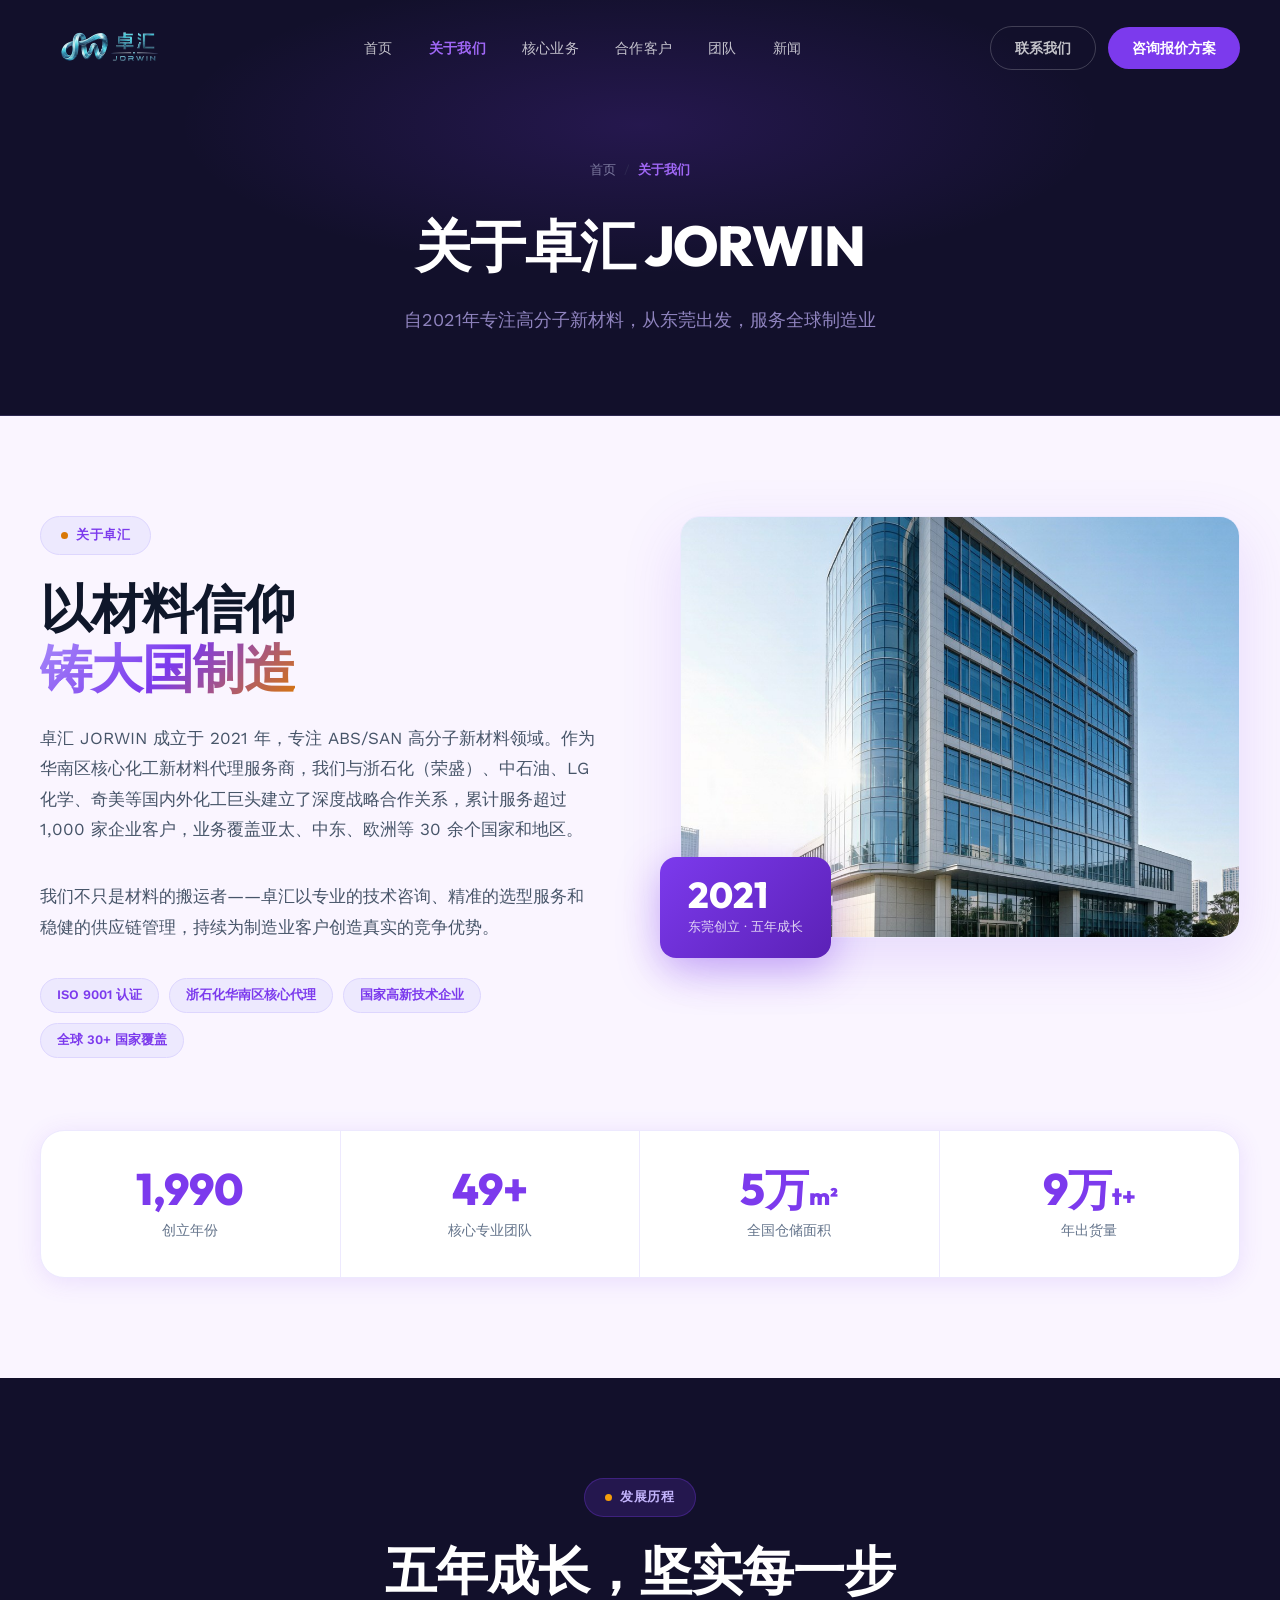
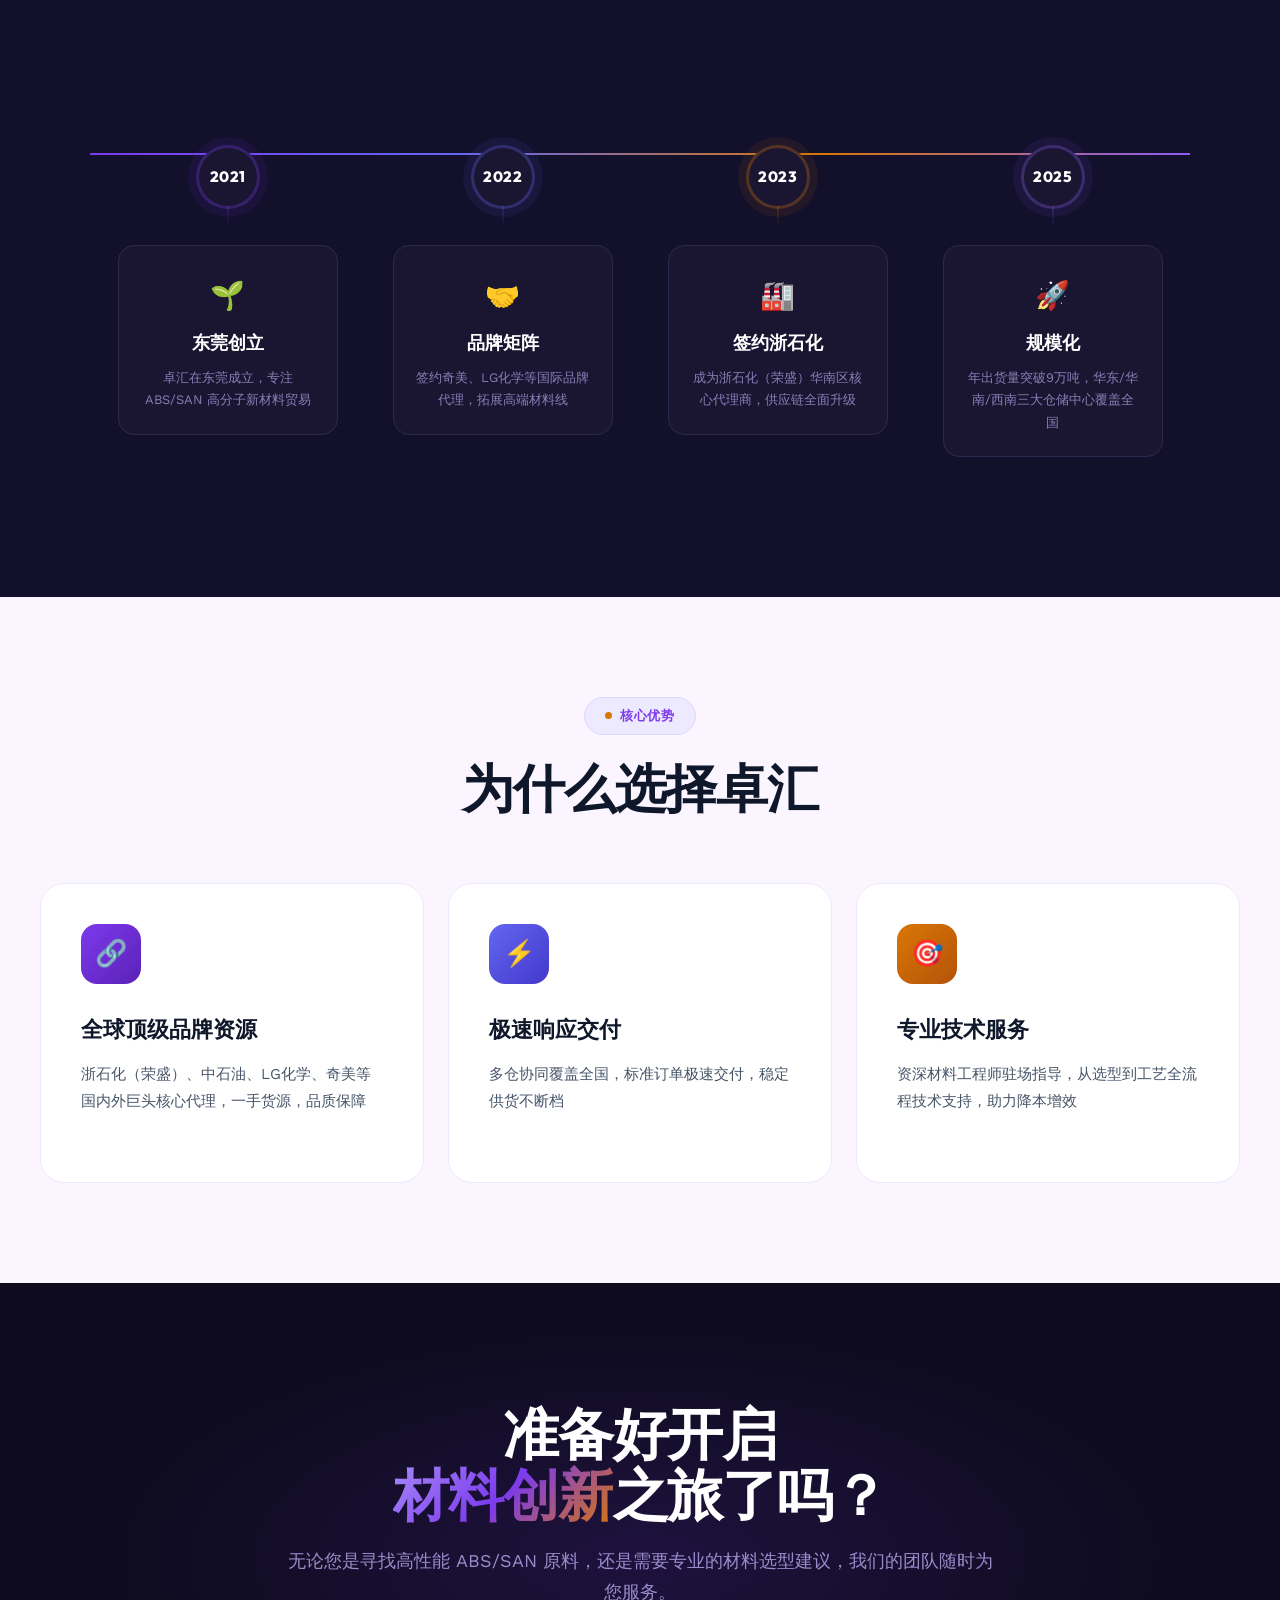
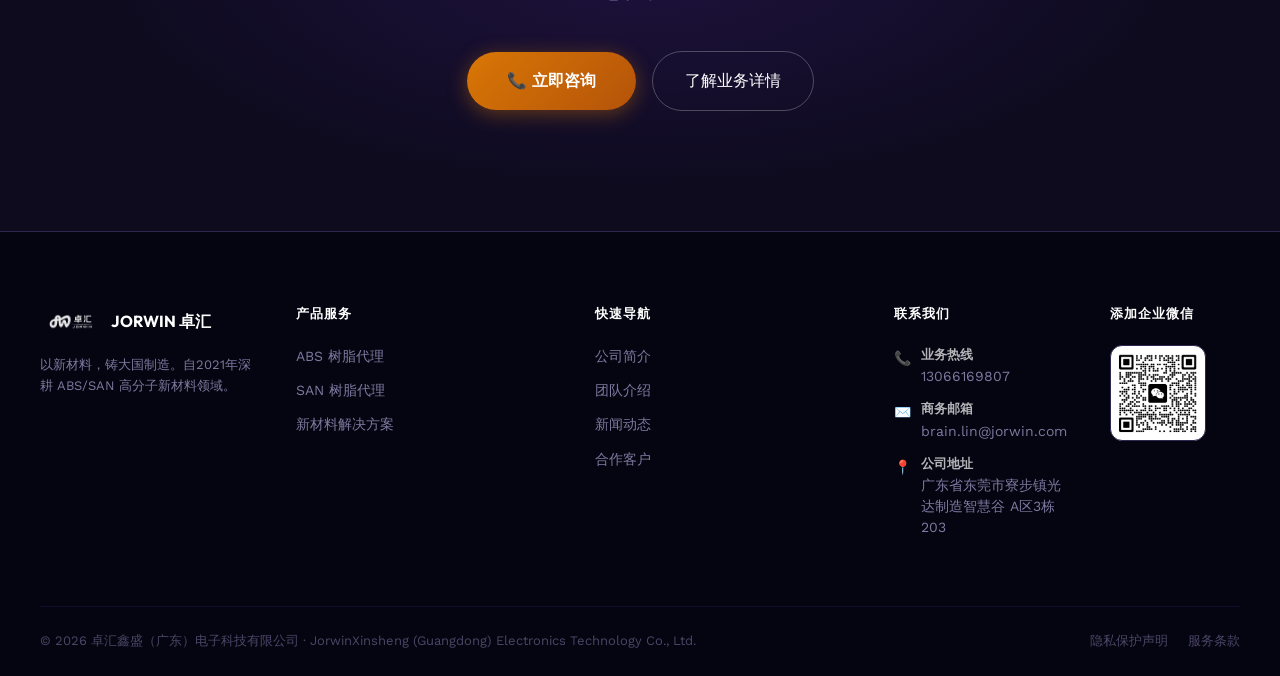
==== about.html @ 5badc5db "发展历程重设计：4卡片→横向渐变时间轴（连线+节点+卡片）" ====
<!DOCTYPE html>
<html lang="zh-CN">
<head>
  <meta charset="UTF-8">
  <meta name="viewport" content="width=device-width, initial-scale=1.0">
  <title>关于我们 — 卓汇 JORWIN</title>
  <meta name="description" content="卓汇JORWIN成立于2021年，专注ABS/SAN高分子新材料领域。华南区核心新材料代理服务商，与浙石化、中石油、LG化学等巨头战略合作。">
  <link rel="stylesheet" href="style.css">
  <link rel="icon" type="image/png" href="assets/images/logo.png">
</head>
<body>

<nav class="navbar scrolled" id="navbar">
  <div class="navbar-inner">
    <a href="index.html" class="nav-logo">
      <img src="assets/images/logo.png" alt="卓汇 JORWIN">
    </a>
    <ul class="nav-links" id="navLinks">
      <li><a href="index.html">首页</a></li>
      <li><a href="about.html" class="nav-active">关于我们</a></li>
      <li><a href="business.html">核心业务</a></li>
      <li><a href="cases.html">合作客户</a></li>
      <li><a href="team.html">团队</a></li>
      <li><a href="news.html">新闻</a></li>
      </ul>
    <div class="nav-cta" id="navCta">
      <a href="contact.html" class="btn-nav btn-nav-ghost">联系我们</a>
      <a href="contact.html" class="btn-nav btn-nav-primary">咨询报价方案</a>
    </div>
    <div class="nav-mobile-toggle" id="mobileToggle" aria-label="菜单">
      <span></span><span></span><span></span>
    </div>
  </div>
</nav>

<!-- ══════ 页面标题 ══════ -->
<section class="page-hero">
  <div class="container">
    <div class="breadcrumb fade-up">
      <a href="index.html">首页</a><span class="sep">/</span><span class="current">关于我们</span>
    </div>
    <h1 class="page-hero-title fade-up">关于卓汇 JORWIN</h1>
    <p class="page-hero-sub fade-up fade-up-delay-1">自2021年专注高分子新材料，从东莞出发，服务全球制造业</p>
  </div>
</section>

<!-- ══════ 公司简介 ══════ -->
<section class="content-light">
  <div class="container">
    <div class="about-content">
      <div class="about-left fade-up">
        <div class="section-badge badge-light"><span class="dot"></span>关于卓汇</div>
        <h2 class="about-headline">以材料信仰<br><span class="gradient-text">铸大国制造</span></h2>
        <p class="about-desc">
          卓汇 JORWIN 成立于 2021 年，专注 ABS/SAN 高分子新材料领域。作为华南区核心化工新材料代理服务商，我们与浙石化（荣盛）、中石油、LG化学、奇美等国内外化工巨头建立了深度战略合作关系，累计服务超过 1,000 家企业客户，业务覆盖亚太、中东、欧洲等 30 余个国家和地区。
        </p>
        <p class="about-desc">
          我们不只是材料的搬运者——卓汇以专业的技术咨询、精准的选型服务和稳健的供应链管理，持续为制造业客户创造真实的竞争优势。
        </p>
        <div class="about-badges">
          <span class="about-badge-tag">ISO 9001 认证</span>
          <span class="about-badge-tag">浙石化华南区核心代理</span>
          <span class="about-badge-tag">国家高新技术企业</span>
          <span class="about-badge-tag">全球 30+ 国家覆盖</span>
        </div>
      </div>
      <div class="about-right fade-up fade-up-delay-2">
        <div class="about-img-wrap">
          <img src="assets/images/office.jpg" alt="卓汇办公室">
        </div>
        <div class="about-img-badge">
          <div class="about-img-badge-num">2021</div>
          <div class="about-img-badge-label">东莞创立 · 五年成长</div>
        </div>
      </div>
    </div>
    <div class="about-stats fade-up">
      <div class="stat-item">
        <div class="stat-num"><span class="count-up" data-target="2021">2021</span></div>
        <div class="stat-label">创立年份</div>
      </div>
      <div class="stat-item">
        <div class="stat-num"><span class="count-up" data-target="50">50</span>+</div>
        <div class="stat-label">核心专业团队</div>
      </div>
      <div class="stat-item">
        <div class="stat-num">5万<span style="font-size:24px">m²</span></div>
        <div class="stat-label">全国仓储面积</div>
      </div>
      <div class="stat-item">
        <div class="stat-num">9万<span style="font-size:24px">t+</span></div>
        <div class="stat-label">年出货量</div>
      </div>
    </div>
  </div>
</section>

<!-- ══════ 发展历程 ══════ -->
<section class="content-dark">
  <div class="container">
    <div class="section-header centered fade-up">
      <div class="section-badge badge-dark"><span class="dot"></span>发展历程</div>
      <h2 class="section-headline dark-headline">五年成长，坚实每一步</h2>
    </div>
    <div class="timeline fade-up">
      <div class="timeline-track">
        <div class="timeline-line"></div>
        <div class="timeline-progress"></div>
        <div class="timeline-milestones">
          <div class="timeline-milestone">
            <div class="tl-dot">
              <span class="tl-year">2021</span>
            </div>
            <div class="tl-card">
              <div class="tl-card-icon">🌱</div>
              <h3 class="tl-card-title">东莞创立</h3>
              <p class="tl-card-desc">卓汇在东莞成立，专注 ABS/SAN 高分子新材料贸易</p>
            </div>
          </div>
          <div class="timeline-milestone">
            <div class="tl-dot">
              <span class="tl-year">2022</span>
            </div>
            <div class="tl-card">
              <div class="tl-card-icon">🤝</div>
              <h3 class="tl-card-title">品牌矩阵</h3>
              <p class="tl-card-desc">签约奇美、LG化学等国际品牌代理，拓展高端材料线</p>
            </div>
          </div>
          <div class="timeline-milestone">
            <div class="tl-dot">
              <span class="tl-year">2023</span>
            </div>
            <div class="tl-card">
              <div class="tl-card-icon">🏭</div>
              <h3 class="tl-card-title">签约浙石化</h3>
              <p class="tl-card-desc">成为浙石化（荣盛）华南区核心代理商，供应链全面升级</p>
            </div>
          </div>
          <div class="timeline-milestone">
            <div class="tl-dot">
              <span class="tl-year">2025</span>
            </div>
            <div class="tl-card">
              <div class="tl-card-icon">🚀</div>
              <h3 class="tl-card-title">规模化</h3>
              <p class="tl-card-desc">年出货量突破9万吨，华东/华南/西南三大仓储中心覆盖全国</p>
            </div>
          </div>
        </div>
      </div>
    </div>
  </div>
</section>

<!-- ══════ 核心优势 ══════ -->
<section class="content-light">
  <div class="container">
    <div class="section-header centered fade-up">
      <div class="section-badge badge-light"><span class="dot"></span>核心优势</div>
      <h2 class="section-headline light-headline">为什么选择卓汇</h2>
    </div>
    <div class="biz-cards fade-up" style="grid-template-columns: repeat(3,1fr);">
      <div class="biz-card" style="background:#fff;border-color:#EDE9FE;">
        <div class="biz-icon biz-icon-1">🔗</div>
        <div class="biz-card-title" style="color:#0F172A;">全球顶级品牌资源</div>
        <div class="biz-card-desc" style="color:#475569;">浙石化（荣盛）、中石油、LG化学、奇美等国内外巨头核心代理，一手货源，品质保障</div>
      </div>
      <div class="biz-card" style="background:#fff;border-color:#EDE9FE;">
        <div class="biz-icon biz-icon-2">⚡</div>
        <div class="biz-card-title" style="color:#0F172A;">极速响应交付</div>
        <div class="biz-card-desc" style="color:#475569;">多仓协同覆盖全国，标准订单极速交付，稳定供货不断档</div>
      </div>
      <div class="biz-card" style="background:#fff;border-color:#EDE9FE;">
        <div class="biz-icon biz-icon-3">🎯</div>
        <div class="biz-card-title" style="color:#0F172A;">专业技术服务</div>
        <div class="biz-card-desc" style="color:#475569;">资深材料工程师驻场指导，从选型到工艺全流程技术支持，助力降本增效</div>
      </div>
    </div>
  </div>
</section>

<!-- ══════ CTA ══════ -->
<section class="cta">
  <div class="container">
    <div class="cta-inner fade-up">
      <h2 class="cta-headline">准备好开启<br><span class="gradient-text">材料创新</span>之旅了吗？</h2>
      <p class="cta-sub">无论您是寻找高性能 ABS/SAN 原料，还是需要专业的材料选型建议，我们的团队随时为您服务。</p>
      <div class="cta-actions">
        <a href="contact.html" class="btn-amber">📞 立即咨询</a>
        <a href="business.html" class="btn-secondary" style="border-color:rgba(255,255,255,0.25);color:#fff;">了解业务详情</a>
      </div>
    </div>
  </div>
</section>

<footer class="footer">
  <div class="container">
          <div class="footer-top">
      <div class="footer-brand">
        <div class="footer-logo-wrap">
          <img src="assets/images/logo.png" alt="卓汇 JORWIN">
          <span class="footer-logo-text">JORWIN 卓汇</span>
        </div>
        <p class="footer-tagline">以新材料，铸大国制造。自2021年深耕 ABS/SAN 高分子新材料领域。</p>
        </div>
      <div class="footer-col">
        <div class="footer-col-title">产品服务</div>
        <div class="footer-links">
          <a href="business.html">ABS 树脂代理</a>
          <a href="business.html">SAN 树脂代理</a>
          <a href="business.html">新材料解决方案</a>
          </div>
      </div>
      <div class="footer-col">
        <div class="footer-col-title">快速导航</div>
        <div class="footer-links">
          <a href="about.html">公司简介</a>
          <a href="team.html">团队介绍</a>
          <a href="news.html">新闻动态</a>
          <a href="cases.html">合作客户</a>
        </div>
      </div>
      <div class="footer-col">
        <div class="footer-col-title">联系我们</div>
        <div class="footer-contact-item">
          <span class="footer-contact-icon">📞</span>
          <div class="footer-contact-text"><strong>业务热线</strong>13066169807</div>
        </div>
        <div class="footer-contact-item">
          <span class="footer-contact-icon">✉️</span>
          <div class="footer-contact-text"><strong>商务邮箱</strong>brain.lin@jorwin.com</div>
        </div>
        <div class="footer-contact-item">
          <span class="footer-contact-icon">📍</span>
          <div class="footer-contact-text"><strong>公司地址</strong>广东省东莞市寮步镇光达制造智慧谷 A区3栋203</div>
        </div>
      </div>
      <div class="footer-qr-col">
        <div class="footer-col-title">添加企业微信</div>
        <div class="footer-qr-img">
          <img src="assets/images/qr-wechat-real.png" alt="微信二维码">
        </div>
      </div>
        </div>
    <div class="footer-bottom">
      <div class="footer-copyright">© 2026 卓汇鑫盛（广东）电子科技有限公司 · JorwinXinsheng (Guangdong) Electronics Technology Co., Ltd.</div>
      <div class="footer-legal">
        <a href="privacy.html" class="footer-legal-item">隐私保护声明</a><a href="terms.html" class="footer-legal-item">服务条款</a>
      </div>
    </div>
  </div>
</footer>

<script src="script.js"></script>
</body>
</html>
---- style.css ----
/* =============================================
   JORWIN 卓汇官网 - 全局样式
   设计方向: 自然分子风 (Natural Molecular)
   主色: #7C3AED  强调色: #D97706  
   ============================================= */

/* ── Google Fonts ── */
@import url('https://fonts.googleapis.com/css2?family=Outfit:wght@300;400;500;600;700;800;900&family=Work+Sans:ital,wght@0,300;0,400;0,500;0,600;0,700;1,400&display=swap');

/* ── CSS 变量 ── */
:root {
  --purple:       #7C3AED;
  --purple-light: #9F67F5;
  --purple-deep:  #5B21B6;
  --indigo:       #6366F1;
  --amber:        #D97706;
  --amber-light:  #F59E0B;
  --dark-bg:      #0E0B1F;
  --dark-section: #12102B;
  --dark-card:    #1A1632;
  --dark-card2:   #201D3A;
  --dark-border:  #2D2850;
  --light-bg:     #FAF5FF;
  --light-card:   #FFFFFF;
  --light-border: #EDE9FE;
  --text-white:   #FFFFFF;
  --text-light:   #C4B5FD;
  --text-muted:   #7C7A9F;
  --text-dark:    #0F172A;
  --text-gray:    #475569;
  --text-subtle:  #64748B;
  --font-head:    'Outfit', 'PingFang SC', 'Microsoft YaHei', sans-serif;
  --font-body:    'Work Sans', 'PingFang SC', 'Microsoft YaHei', sans-serif;
  --radius-sm:    8px;
  --radius-md:    16px;
  --radius-lg:    24px;
  --radius-xl:    32px;
  --radius-full:  9999px;
  --shadow-card:  0 4px 24px rgba(124, 58, 237, 0.12);
  --shadow-glow:  0 0 40px rgba(124, 58, 237, 0.25);
  --transition:   0.3s cubic-bezier(0.4, 0, 0.2, 1);
}

/* ── Reset & Base ── */
*, *::before, *::after {
  box-sizing: border-box;
  margin: 0;
  padding: 0;
}

html {
  scroll-behavior: smooth;
  font-size: 16px;
}

body {
  font-family: var(--font-body);
  background: var(--dark-bg);
  color: var(--text-white);
  line-height: 1.6;
  overflow-x: hidden;
  -webkit-font-smoothing: antialiased;
}

img {
  max-width: 100%;
  display: block;
}

a {
  text-decoration: none;
  color: inherit;
}

ul, ol {
  list-style: none;
}

/* ── 通用工具 ── */
.container {
  max-width: 1280px;
  margin: 0 auto;
  padding: 0 40px;
}

.section-badge {
  display: inline-flex;
  align-items: center;
  gap: 8px;
  padding: 8px 20px;
  border-radius: var(--radius-full);
  font-family: var(--font-body);
  font-size: 13px;
  font-weight: 600;
  letter-spacing: 0.04em;
  margin-bottom: 24px;
}

.section-badge .dot {
  width: 7px;
  height: 7px;
  border-radius: 50%;
}

/* dark section badge */
.badge-dark {
  background: rgba(124, 58, 237, 0.18);
  color: #C4B5FD;
  border: 1px solid rgba(124, 58, 237, 0.3);
}
.badge-dark .dot { background: var(--amber-light); }

/* light section badge */
.badge-light {
  background: #EDE9FE;
  color: var(--purple);
  border: 1px solid #DDD6FE;
}
.badge-light .dot { background: var(--amber); }

.gradient-text {
  background: linear-gradient(135deg, #A78BFA 0%, #7C3AED 50%, #D97706 100%);
  -webkit-background-clip: text;
  -webkit-text-fill-color: transparent;
  background-clip: text;
}

/* ── 导航栏 ── */
.navbar {
  position: fixed;
  top: 0;
  left: 0;
  right: 0;
  z-index: 1000;
  padding: 0;
  transition: var(--transition);
}

.navbar.scrolled {
  background: rgba(14, 11, 31, 0.92);
  backdrop-filter: blur(20px);
  -webkit-backdrop-filter: blur(20px);
  border-bottom: 1px solid rgba(124, 58, 237, 0.2);
}

.navbar-inner {
  max-width: 1280px;
  margin: 0 auto;
  padding: 0 40px;
  height: 96px;
  display: flex;
  align-items: center;
  justify-content: space-between;
}

.nav-logo {
  display: flex;
  align-items: center;
  gap: 12px;
}

.nav-logo img {
  height: 80px;
  width: auto;
  max-height: none;
}

.nav-links {
  display: flex;
  align-items: center;
  gap: 36px;
}

.nav-links a {
  font-size: 14px;
  font-weight: 500;
  color: rgba(255, 255, 255, 0.75);
  transition: color var(--transition);
  letter-spacing: 0.02em;
}

.nav-links a:hover {
  color: var(--text-white);
}

.nav-cta {
  display: flex;
  align-items: center;
  gap: 12px;
}

.btn-nav {
  padding: 10px 24px;
  border-radius: var(--radius-full);
  font-size: 14px;
  font-weight: 600;
  font-family: var(--font-body);
  cursor: pointer;
  border: none;
  transition: all var(--transition);
}

.btn-nav-ghost {
  background: transparent;
  color: rgba(255, 255, 255, 0.75);
  border: 1px solid rgba(255, 255, 255, 0.2);
}
.btn-nav-ghost:hover {
  border-color: var(--purple-light);
  color: var(--text-white);
}

.btn-nav-primary {
  background: var(--purple);
  color: #fff;
}
.btn-nav-primary:hover {
  background: var(--purple-deep);
  box-shadow: 0 0 20px rgba(124, 58, 237, 0.5);
  transform: translateY(-1px);
}

/* Mobile menu toggle */
.nav-mobile-toggle {
  display: none;
  flex-direction: column;
  gap: 5px;
  cursor: pointer;
  padding: 4px;
}
.nav-mobile-toggle span {
  display: block;
  width: 24px;
  height: 2px;
  background: var(--text-white);
  border-radius: 2px;
  transition: var(--transition);
}

/* ── Hero 区域 ── */
.hero {
  position: relative;
  min-height: 100vh;
  display: flex;
  flex-direction: column;
  justify-content: center;
  overflow: hidden;
  background: var(--dark-bg);
}

/* Aurora 背景 */
.hero-bg {
  position: absolute;
  inset: 0;
  overflow: hidden;
}

.hero-aurora {
  position: absolute;
  inset: -50%;
  background: 
    radial-gradient(ellipse 80% 60% at 20% 30%, rgba(124, 58, 237, 0.35) 0%, transparent 65%),
    radial-gradient(ellipse 60% 50% at 80% 20%, rgba(99, 102, 241, 0.25) 0%, transparent 60%),
    radial-gradient(ellipse 50% 60% at 50% 80%, rgba(217, 119, 6, 0.12) 0%, transparent 55%),
    radial-gradient(ellipse 40% 40% at 90% 70%, rgba(124, 58, 237, 0.15) 0%, transparent 50%);
  animation: aurora-drift 18s ease-in-out infinite alternate;
}

@keyframes aurora-drift {
  0%   { transform: translate(0, 0) scale(1); }
  33%  { transform: translate(-3%, 2%) scale(1.02); }
  66%  { transform: translate(2%, -3%) scale(0.98); }
  100% { transform: translate(-1%, 1%) scale(1.01); }
}

/* 分子网格背景 */
.hero-grid {
  position: absolute;
  inset: 0;
  background-image: 
    linear-gradient(rgba(124, 58, 237, 0.06) 1px, transparent 1px),
    linear-gradient(90deg, rgba(124, 58, 237, 0.06) 1px, transparent 1px);
  background-size: 60px 60px;
  mask-image: radial-gradient(ellipse 80% 80% at 50% 50%, black 30%, transparent 100%);
}

/* 粒子 */
.hero-particles {
  position: absolute;
  inset: 0;
  overflow: hidden;
}

.particle {
  position: absolute;
  border-radius: 50%;
  animation: particle-float linear infinite;
  opacity: 0;
}

@keyframes particle-float {
  0%   { transform: translateY(100vh) scale(0); opacity: 0; }
  10%  { opacity: 1; }
  90%  { opacity: 0.6; }
  100% { transform: translateY(-100px) scale(1); opacity: 0; }
}

.hero-content {
  position: relative;
  z-index: 2;
  max-width: 1280px;
  margin: 0 auto;
  padding: 120px 40px 80px;
  display: grid;
  grid-template-columns: 1fr 1fr;
  gap: 80px;
  align-items: center;
  width: 100%;
}

.hero-left {}

.hero-tagline {
  display: inline-flex;
  align-items: center;
  gap: 8px;
  padding: 8px 18px;
  border-radius: var(--radius-full);
  background: rgba(124, 58, 237, 0.15);
  border: 1px solid rgba(124, 58, 237, 0.35);
  font-size: 13px;
  font-weight: 600;
  color: #C4B5FD;
  margin-bottom: 32px;
  letter-spacing: 0.04em;
}

.hero-tagline .pulse-dot {
  width: 7px;
  height: 7px;
  border-radius: 50%;
  background: var(--amber-light);
  box-shadow: 0 0 8px var(--amber-light);
  animation: pulse 2s ease-in-out infinite;
}

@keyframes pulse {
  0%, 100% { box-shadow: 0 0 0 0 rgba(245, 158, 11, 0.7); }
  50%       { box-shadow: 0 0 0 8px rgba(245, 158, 11, 0); }
}

.hero-headline {
  font-family: var(--font-head);
  font-size: 72px;
  font-weight: 800;
  line-height: 1.1;
  letter-spacing: -0.02em;
  color: var(--text-white);
  margin-bottom: 24px;
}

.hero-headline .accent {
  background: linear-gradient(135deg, #C4B5FD 0%, #7C3AED 40%, #D97706 100%);
  -webkit-background-clip: text;
  -webkit-text-fill-color: transparent;
  background-clip: text;
}

.hero-sub {
  font-size: 18px;
  line-height: 1.7;
  color: rgba(196, 181, 253, 0.8);
  margin-bottom: 44px;
  max-width: 520px;
}

.hero-actions {
  display: flex;
  align-items: center;
  gap: 16px;
  flex-wrap: wrap;
}

.btn-primary {
  display: inline-flex;
  align-items: center;
  gap: 10px;
  padding: 16px 36px;
  border-radius: var(--radius-full);
  background: linear-gradient(135deg, #7C3AED, #5B21B6);
  color: #fff;
  font-family: var(--font-body);
  font-size: 16px;
  font-weight: 600;
  border: none;
  cursor: pointer;
  transition: all var(--transition);
  box-shadow: 0 4px 20px rgba(124, 58, 237, 0.4);
  letter-spacing: 0.02em;
}

.btn-primary:hover {
  transform: translateY(-2px);
  box-shadow: 0 8px 32px rgba(124, 58, 237, 0.6);
  background: linear-gradient(135deg, #8B47F5, #6930E0);
}

.btn-secondary {
  display: inline-flex;
  align-items: center;
  gap: 10px;
  padding: 16px 32px;
  border-radius: var(--radius-full);
  background: transparent;
  color: rgba(255, 255, 255, 0.85);
  font-family: var(--font-body);
  font-size: 16px;
  font-weight: 500;
  border: 1.5px solid rgba(255, 255, 255, 0.25);
  cursor: pointer;
  transition: all var(--transition);
}

.btn-secondary:hover {
  border-color: var(--purple-light);
  color: #fff;
  background: rgba(124, 58, 237, 0.1);
}

.hero-right {
  position: relative;
  display: flex;
  justify-content: center;
  align-items: center;
}

.hero-visual {
  position: relative;
  width: 100%;
  max-width: 520px;
}

.hero-img-frame {
  border-radius: 24px;
  overflow: hidden;
  position: relative;
  box-shadow: 0 24px 80px rgba(0, 0, 0, 0.5), 0 0 0 1px rgba(124, 58, 237, 0.3);
}

.hero-img-frame img {
  width: 100%;
  height: 420px;
  object-fit: cover;
  object-position: center;
}

.hero-img-overlay {
  position: absolute;
  inset: 0;
  background: linear-gradient(to top, rgba(14, 11, 31, 0.6) 0%, transparent 60%);
}

/* 浮动数据卡 */
.hero-float-card {
  position: absolute;
  background: rgba(26, 22, 50, 0.9);
  backdrop-filter: blur(16px);
  -webkit-backdrop-filter: blur(16px);
  border: 1px solid rgba(124, 58, 237, 0.3);
  border-radius: 16px;
  padding: 16px 20px;
  box-shadow: 0 8px 32px rgba(0, 0, 0, 0.3);
  animation: float-gentle 6s ease-in-out infinite;
}

.hero-float-card:nth-child(2) { animation-delay: -3s; }

@keyframes float-gentle {
  0%, 100% { transform: translateY(0); }
  50%       { transform: translateY(-8px); }
}

.float-card-top {
  top: -20px;
  left: -24px;
}

.float-card-bottom {
  bottom: -20px;
  right: -24px;
  animation-delay: -2s !important;
}

.float-card-num {
  font-family: var(--font-head);
  font-size: 28px;
  font-weight: 800;
  color: var(--purple-light);
  line-height: 1;
  margin-bottom: 4px;
}

.float-card-label {
  font-size: 12px;
  color: rgba(196, 181, 253, 0.7);
  white-space: nowrap;
}

/* KPI 条 */
.hero-kpi {
  position: relative;
  z-index: 2;
  border-top: 1px solid rgba(124, 58, 237, 0.2);
  background: rgba(26, 22, 50, 0.5);
  backdrop-filter: blur(10px);
}

.hero-kpi-inner {
  max-width: 1280px;
  margin: 0 auto;
  padding: 28px 40px;
  display: grid;
  grid-template-columns: repeat(4, 1fr);
  gap: 0;
}

.kpi-item {
  text-align: center;
  padding: 8px 20px;
  border-right: 1px solid rgba(124, 58, 237, 0.2);
}

.kpi-item:last-child {
  border-right: none;
}

.kpi-num {
  font-family: var(--font-head);
  font-size: 36px;
  font-weight: 800;
  color: var(--text-white);
  line-height: 1;
  margin-bottom: 6px;
}

.kpi-num span {
  color: var(--amber-light);
}

.kpi-label {
  font-size: 13px;
  color: rgba(196, 181, 253, 0.7);
  letter-spacing: 0.03em;
}

/* ── About 公司简介 ── */
.about {
  background: var(--light-bg);
  padding: 120px 0;
  position: relative;
  overflow: hidden;
}

.about::before {
  content: '';
  position: absolute;
  top: -200px;
  right: -200px;
  width: 600px;
  height: 600px;
  background: radial-gradient(circle, rgba(124, 58, 237, 0.06) 0%, transparent 70%);
  pointer-events: none;
}

.about-content {
  display: grid;
  grid-template-columns: 1fr 1fr;
  gap: 80px;
  align-items: start;
  margin-bottom: 72px;
}

.about-left {}

.about-headline {
  font-family: var(--font-head);
  font-size: 52px;
  font-weight: 800;
  line-height: 1.15;
  letter-spacing: -0.02em;
  color: var(--text-dark);
  margin-bottom: 24px;
}

.about-desc {
  font-size: 17px;
  line-height: 1.8;
  color: var(--text-gray);
  margin-bottom: 36px;
}

.about-badges {
  display: flex;
  flex-wrap: wrap;
  gap: 10px;
}

.about-badge-tag {
  padding: 6px 16px;
  border-radius: var(--radius-full);
  background: #EDE9FE;
  color: var(--purple);
  font-size: 13px;
  font-weight: 600;
  border: 1px solid #DDD6FE;
}

.about-right {
  position: relative;
}

.about-img-wrap {
  border-radius: 20px;
  overflow: hidden;
  box-shadow: 0 20px 60px rgba(124, 58, 237, 0.15);
  border: 1px solid var(--light-border);
}

.about-img-wrap img {
  width: 100%;
  height: 420px;
  object-fit: cover;
}

.about-img-badge {
  position: absolute;
  bottom: -20px;
  left: -20px;
  background: linear-gradient(135deg, #7C3AED, #5B21B6);
  border-radius: 16px;
  padding: 20px 28px;
  box-shadow: 0 12px 40px rgba(124, 58, 237, 0.4);
}

.about-img-badge-num {
  font-family: var(--font-head);
  font-size: 36px;
  font-weight: 800;
  color: #fff;
  line-height: 1;
  margin-bottom: 4px;
}

.about-img-badge-label {
  font-size: 13px;
  color: rgba(255, 255, 255, 0.8);
  white-space: nowrap;
}

/* About Stats */
.about-stats {
  display: grid;
  grid-template-columns: repeat(4, 1fr);
  gap: 0;
  background: #fff;
  border-radius: var(--radius-lg);
  overflow: hidden;
  box-shadow: var(--shadow-card);
  border: 1px solid var(--light-border);
}

.stat-item {
  padding: 36px 24px;
  text-align: center;
  border-right: 1px solid var(--light-border);
  transition: background var(--transition);
}

.stat-item:last-child {
  border-right: none;
}

.stat-item:hover {
  background: #F5F0FF;
}

.stat-num {
  font-family: var(--font-head);
  font-size: 44px;
  font-weight: 800;
  color: var(--purple);
  line-height: 1;
  margin-bottom: 8px;
}

.stat-label {
  font-size: 14px;
  color: var(--text-subtle);
  font-weight: 500;
}

/* ── Business 核心业务 ── */
.business {
  background: var(--dark-section);
  padding: 120px 0;
  position: relative;
  overflow: hidden;
}

.business::before {
  content: '';
  position: absolute;
  top: -300px;
  left: -300px;
  width: 800px;
  height: 800px;
  background: radial-gradient(circle, rgba(124, 58, 237, 0.08) 0%, transparent 60%);
  pointer-events: none;
}

.business::after {
  content: '';
  position: absolute;
  bottom: -200px;
  right: -200px;
  width: 600px;
  height: 600px;
  background: radial-gradient(circle, rgba(217, 119, 6, 0.05) 0%, transparent 60%);
  pointer-events: none;
}

.section-header {
  margin-bottom: 64px;
}

.section-header.centered {
  text-align: center;
}

.section-headline {
  font-family: var(--font-head);
  font-size: 52px;
  font-weight: 800;
  line-height: 1.15;
  letter-spacing: -0.02em;
  margin-bottom: 16px;
}

.section-sub {
  font-size: 18px;
  line-height: 1.7;
  max-width: 680px;
}

.section-header.centered .section-sub {
  margin: 0 auto;
}

/* dark 区域文字 */
.dark-headline { color: var(--text-white); }
.dark-sub      { color: rgba(196, 181, 253, 0.75); }

/* light 区域文字 */
.light-headline { color: var(--text-dark); }
.light-sub      { color: var(--text-gray); }

.biz-cards {
  display: grid;
  grid-template-columns: repeat(3, 1fr);
  gap: 24px;
}

.biz-card {
  background: var(--dark-card);
  border: 1px solid var(--dark-border);
  border-radius: var(--radius-lg);
  padding: 40px;
  transition: all var(--transition);
  position: relative;
  overflow: hidden;
}

.biz-card::before {
  content: '';
  position: absolute;
  top: 0;
  left: 0;
  right: 0;
  height: 3px;
  border-radius: 3px 3px 0 0;
  opacity: 0;
  transition: opacity var(--transition);
}

.biz-card:nth-child(1)::before { background: linear-gradient(90deg, #7C3AED, #9F67F5); }
.biz-card:nth-child(2)::before { background: linear-gradient(90deg, #6366F1, #818CF8); }
.biz-card:nth-child(3)::before { background: linear-gradient(90deg, #D97706, #F59E0B); }

.biz-card:hover {
  background: var(--dark-card2);
  border-color: rgba(124, 58, 237, 0.4);
  transform: translateY(-4px);
  box-shadow: 0 12px 40px rgba(0, 0, 0, 0.3);
}

.biz-card:hover::before {
  opacity: 1;
}

.biz-icon {
  width: 60px;
  height: 60px;
  border-radius: 16px;
  display: flex;
  align-items: center;
  justify-content: center;
  margin-bottom: 28px;
  font-size: 26px;
}

.biz-icon-1 { background: linear-gradient(135deg, #7C3AED 0%, #5B21B6 100%); }
.biz-icon-2 { background: linear-gradient(135deg, #6366F1 0%, #4338CA 100%); }
.biz-icon-3 { background: linear-gradient(135deg, #D97706 0%, #B45309 100%); }

.biz-card-title {
  font-family: var(--font-head);
  font-size: 22px;
  font-weight: 700;
  color: var(--text-white);
  margin-bottom: 14px;
}

.biz-card-desc {
  font-size: 15px;
  line-height: 1.75;
  color: rgba(196, 181, 253, 0.7);
  margin-bottom: 28px;
}

.biz-card-tags {
  display: flex;
  flex-wrap: wrap;
  gap: 8px;
  margin-bottom: 28px;
}

.biz-tag {
  padding: 4px 12px;
  border-radius: var(--radius-full);
  background: rgba(124, 58, 237, 0.15);
  color: rgba(196, 181, 253, 0.85);
  font-size: 12px;
  font-weight: 500;
  border: 1px solid rgba(124, 58, 237, 0.25);
}

.biz-card:nth-child(3) .biz-tag {
  background: rgba(217, 119, 6, 0.12);
  color: rgba(251, 191, 36, 0.85);
  border-color: rgba(217, 119, 6, 0.25);
}

.biz-metric {
  display: flex;
  align-items: baseline;
  gap: 6px;
}

.biz-metric-num {
  font-family: var(--font-head);
  font-size: 28px;
  font-weight: 800;
  color: var(--purple-light);
}

.biz-card:nth-child(3) .biz-metric-num { color: var(--amber-light); }

.biz-metric-unit {
  font-size: 14px;
  color: rgba(196, 181, 253, 0.6);
}

/* ── Industries 应用行业 ── */
.industries {
  background: var(--light-bg);
  padding: 120px 0;
}

.industry-grid {
  display: grid;
  grid-template-columns: repeat(3, 1fr);
  gap: 24px;
}

.industry-card {
  position: relative;
  border-radius: var(--radius-md);
  overflow: hidden;
  height: 240px;
  cursor: pointer;
  box-shadow: 0 8px 32px rgba(0, 0, 0, 0.12);
  transition: transform var(--transition);
}

.industry-card:hover {
  transform: translateY(-4px);
}

.industry-card img {
  width: 100%;
  height: 100%;
  object-fit: cover;
  transition: transform 0.6s ease;
}

.industry-card:hover img {
  transform: scale(1.05);
}

.industry-overlay {
  position: absolute;
  inset: 0;
  background: linear-gradient(to top, rgba(14, 11, 31, 0.85) 0%, rgba(14, 11, 31, 0.2) 60%, transparent 100%);
}

.industry-label {
  position: absolute;
  bottom: 20px;
  left: 20px;
  font-family: var(--font-head);
  font-size: 18px;
  font-weight: 700;
  color: #fff;
}

.industry-label span {
  display: block;
  font-size: 12px;
  font-weight: 400;
  color: rgba(255, 255, 255, 0.7);
  margin-top: 2px;
}

/* ── Cases 客户案例 ── */
.cases {
  background: var(--dark-section);
  padding: 120px 0;
  position: relative;
  overflow: hidden;
}

/* 客户Logo墙 */
.logo-wall {
  margin-bottom: 36px;
  overflow: hidden;
}

.logo-wall-title {
  text-align: center;
  font-size: 13px;
  font-weight: 600;
  color: var(--text-muted);
  letter-spacing: 0.1em;
  text-transform: uppercase;
  margin-bottom: 24px;
}

.logo-track-wrapper {
  position: relative;
  overflow: hidden;
}

.logo-track-wrapper::before,
.logo-track-wrapper::after {
  content: '';
  position: absolute;
  top: 0;
  bottom: 0;
  width: 160px;
  z-index: 2;
  pointer-events: none;
}

.logo-track-wrapper::before {
  left: 0;
  background: linear-gradient(to right, var(--dark-section), transparent);
}

.logo-track-wrapper::after {
  right: 0;
  background: linear-gradient(to left, var(--dark-section), transparent);
}

.logo-track {
  display: flex;
  gap: 0;
  animation: logo-scroll 30s linear infinite;
  width: max-content;
}

.logo-track:hover { animation-play-state: paused; }

@keyframes logo-scroll {
  0%   { transform: translateX(0); }
  100% { transform: translateX(-50%); }
}

.logo-item {
  width: 220px;
  height: 100px;
  display: flex;
  align-items: center;
  justify-content: center;
  padding: 16px 28px;
  border-right: 1px solid rgba(124, 58, 237, 0.12);
  flex-shrink: 0;
  transition: all var(--transition);
}

.logo-item img {
  max-width: 100%;
  max-height: 70px;
  width: auto;
  object-fit: contain;
  opacity: 0.85;
  transition: all var(--transition);
}

.logo-item:hover img {
  opacity: 1;
}

/* 案例卡片 */
.case-cards {
  display: grid;
  grid-template-columns: repeat(2, 1fr);
  gap: 24px;
}

.case-card {
  background: var(--dark-card);
  border: 1px solid var(--dark-border);
  border-radius: var(--radius-lg);
  padding: 40px;
  transition: all var(--transition);
}

.case-card:hover {
  border-color: rgba(124, 58, 237, 0.4);
  transform: translateY(-3px);
  box-shadow: 0 12px 40px rgba(0, 0, 0, 0.25);
}

.case-industry-tag {
  display: inline-flex;
  align-items: center;
  gap: 6px;
  padding: 5px 14px;
  border-radius: var(--radius-full);
  background: rgba(217, 119, 6, 0.12);
  color: #FBB140;
  font-size: 12px;
  font-weight: 600;
  border: 1px solid rgba(217, 119, 6, 0.25);
  margin-bottom: 20px;
}

.case-card-title {
  font-family: var(--font-head);
  font-size: 22px;
  font-weight: 700;
  color: var(--text-white);
  margin-bottom: 16px;
  line-height: 1.3;
}

.case-card-desc {
  font-size: 15px;
  line-height: 1.75;
  color: rgba(196, 181, 253, 0.7);
  margin-bottom: 28px;
}

.case-metrics {
  display: flex;
  gap: 36px;
  padding-top: 24px;
  border-top: 1px solid var(--dark-border);
}

.case-metric {}

.case-metric-num {
  font-family: var(--font-head);
  font-size: 28px;
  font-weight: 800;
  color: var(--purple-light);
  line-height: 1;
  margin-bottom: 4px;
}

.case-metric-label {
  font-size: 13px;
  color: var(--text-muted);
}

/* ── Team 团队 ── */
.team {
  background: var(--light-bg);
  padding: 120px 0;
}

.team-grid {
  display: grid;
  grid-template-columns: repeat(3, 1fr);
  gap: 24px;
}

.team-card {
  background: var(--light-card);
  border: 1px solid var(--light-border);
  border-radius: var(--radius-lg);
  padding: 40px;
  text-align: center;
  transition: all var(--transition);
  box-shadow: 0 4px 24px rgba(124, 58, 237, 0.06);
}

.team-card:hover {
  transform: translateY(-4px);
  box-shadow: 0 12px 40px rgba(124, 58, 237, 0.15);
  border-color: var(--purple);
}

/* team capability cards (v2: department-based, no fake persons) */
.team-capability-card {
  border-left: 4px solid var(--purple);
}
.team-capability-card .team-name {
  color: var(--text-dark);
}
.team-capability-icon {
  font-size: 48px;
  margin-bottom: 12px;
  display: block;
}

.team-name {
  font-family: var(--font-head);
  font-size: 22px;
  font-weight: 700;
  color: var(--text-dark);
  margin-bottom: 6px;
}

.team-role {
  font-size: 14px;
  font-weight: 600;
  color: var(--purple);
  margin-bottom: 16px;
}

.team-bio {
  font-size: 14px;
  line-height: 1.7;
  color: var(--text-gray);
  margin-bottom: 20px;
}

.team-expertise {
  display: flex;
  flex-wrap: wrap;
  gap: 6px;
  justify-content: center;
}

.expertise-tag {
  padding: 4px 12px;
  border-radius: var(--radius-full);
  background: #EDE9FE;
  color: var(--purple);
  font-size: 12px;
  font-weight: 500;
  border: 1px solid #DDD6FE;
}

/* ── News 新闻动态 ── */
.news {
  background: var(--dark-section);
  padding: 120px 0;
}

.news-grid {
  display: grid;
  grid-template-columns: repeat(3, 1fr);
  gap: 24px;
  margin-bottom: 48px;
}

.news-card {
  background: var(--dark-card);
  border: 1px solid var(--dark-border);
  border-radius: var(--radius-md);
  overflow: hidden;
  transition: all var(--transition);
}

.news-card:hover {
  border-color: rgba(124, 58, 237, 0.4);
  transform: translateY(-3px);
  box-shadow: 0 12px 32px rgba(0, 0, 0, 0.25);
}

.news-img {
  width: 100%;
  height: 200px;
  object-fit: cover;
}

.news-img-placeholder {
  width: 100%;
  height: 200px;
  display: flex;
  align-items: center;
  justify-content: center;
  font-size: 48px;
}

.news-content {
  padding: 28px;
}

.news-meta {
  display: flex;
  align-items: center;
  gap: 12px;
  margin-bottom: 14px;
}

.news-date {
  font-size: 12px;
  font-weight: 600;
  color: var(--purple-light);
  letter-spacing: 0.04em;
}

.news-cat {
  padding: 3px 10px;
  border-radius: var(--radius-full);
  background: rgba(124, 58, 237, 0.15);
  color: rgba(196, 181, 253, 0.85);
  font-size: 11px;
  font-weight: 600;
  border: 1px solid rgba(124, 58, 237, 0.2);
}

.news-title {
  font-family: var(--font-head);
  font-size: 17px;
  font-weight: 700;
  color: var(--text-white);
  line-height: 1.45;
  margin-bottom: 12px;
}

.news-excerpt {
  font-size: 14px;
  line-height: 1.7;
  color: var(--text-muted);
}

.news-more-wrap {
  text-align: center;
}

.btn-outline-light {
  display: inline-flex;
  align-items: center;
  gap: 8px;
  padding: 14px 32px;
  border-radius: var(--radius-full);
  border: 1.5px solid rgba(196, 181, 253, 0.35);
  color: rgba(196, 181, 253, 0.85);
  font-family: var(--font-body);
  font-size: 15px;
  font-weight: 500;
  cursor: pointer;
  background: transparent;
  transition: all var(--transition);
}

.btn-outline-light:hover {
  border-color: var(--purple-light);
  color: #fff;
  background: rgba(124, 58, 237, 0.12);
}

/* ── CTA 区域 ── */
.cta {
  background: var(--dark-bg);
  padding: 120px 0;
  position: relative;
  overflow: hidden;
}

.cta::before {
  content: '';
  position: absolute;
  inset: 0;
  background: 
    radial-gradient(ellipse 60% 60% at 50% 50%, rgba(124, 58, 237, 0.15) 0%, transparent 70%);
  pointer-events: none;
}

.cta-inner {
  position: relative;
  text-align: center;
  max-width: 720px;
  margin: 0 auto;
}

.cta-headline {
  font-family: var(--font-head);
  font-size: 56px;
  font-weight: 800;
  color: var(--text-white);
  letter-spacing: -0.02em;
  line-height: 1.1;
  margin-bottom: 20px;
}

.cta-sub {
  font-size: 18px;
  line-height: 1.7;
  color: rgba(196, 181, 253, 0.75);
  margin-bottom: 44px;
}

.cta-actions {
  display: flex;
  align-items: center;
  justify-content: center;
  gap: 16px;
  flex-wrap: wrap;
}

.btn-amber {
  display: inline-flex;
  align-items: center;
  gap: 10px;
  padding: 16px 40px;
  border-radius: var(--radius-full);
  background: linear-gradient(135deg, #D97706, #B45309);
  color: #fff;
  font-family: var(--font-body);
  font-size: 16px;
  font-weight: 600;
  border: none;
  cursor: pointer;
  transition: all var(--transition);
  box-shadow: 0 4px 20px rgba(217, 119, 6, 0.4);
}

.btn-amber:hover {
  transform: translateY(-2px);
  box-shadow: 0 8px 32px rgba(217, 119, 6, 0.6);
}

/* Contact 联系区块 */
.contact-strip {
  background: rgba(26, 22, 50, 0.7);
  border: 1px solid var(--dark-border);
  border-radius: var(--radius-xl);
  padding: 48px 64px;
  display: grid;
  grid-template-columns: repeat(3, 1fr);
  gap: 0;
  margin-top: 80px;
}

.contact-item {
  display: flex;
  align-items: center;
  gap: 20px;
  padding: 0 32px;
  border-right: 1px solid var(--dark-border);
}

.contact-item:first-child { padding-left: 0; }
.contact-item:last-child  { border-right: none; padding-right: 0; }

.contact-icon {
  width: 48px;
  height: 48px;
  border-radius: 12px;
  background: rgba(124, 58, 237, 0.15);
  border: 1px solid rgba(124, 58, 237, 0.3);
  display: flex;
  align-items: center;
  justify-content: center;
  font-size: 20px;
  flex-shrink: 0;
}

.contact-info {}

.contact-label {
  font-size: 12px;
  color: var(--text-muted);
  margin-bottom: 4px;
  font-weight: 500;
  letter-spacing: 0.04em;
}

.contact-value {
  font-size: 15px;
  font-weight: 600;
  color: var(--text-white);
}

/* ── Footer ── */
.footer {
  background: #050411;
  border-top: 1px solid var(--dark-border);
  padding: 72px 0 0;
}

.footer-top {
  display: grid;
  grid-template-columns: 220px 1fr 1fr 180px 130px;
  gap: 36px;
  padding-bottom: 56px;
  border-bottom: 1px solid rgba(124, 58, 237, 0.12);
}

.footer-brand {}

.footer-logo-wrap {
  display: flex;
  align-items: center;
  gap: 10px;
  margin-bottom: 14px;
}

.footer-logo-wrap img {
  height: 36px;
  width: auto;
  filter: brightness(0) invert(1);
  opacity: 0.9;
}

.footer-logo-text {
  font-family: var(--font-head);
  font-size: 16px;
  font-weight: 700;
  color: var(--text-white);
}

.footer-tagline {
  font-size: 13px;
  line-height: 1.65;
  color: var(--text-muted);
  margin-bottom: 18px;
}

.footer-social {
  display: flex;
  gap: 8px;
}

.social-btn {
  width: 34px;
  height: 34px;
  border-radius: 8px;
  background: rgba(124, 58, 237, 0.12);
  border: 1px solid rgba(124, 58, 237, 0.25);
  display: flex;
  align-items: center;
  justify-content: center;
  font-size: 15px;
  cursor: pointer;
  transition: all var(--transition);
  text-decoration: none;
}

.social-btn:hover {
  background: rgba(124, 58, 237, 0.25);
  border-color: var(--purple-light);
  transform: translateY(-2px);
}

.social-text {
  font-size: 13px;
  color: rgba(124, 114, 159, 0.7);
  align-self: center;
}

/* Footer QR 列 */
.footer-qr-col {
  display: flex;
  flex-direction: column;
  align-items: flex-start;
  gap: 0;
  padding-top: 0;
}

/* ── 合作品牌滚动墙 ── */
.brand-scroll-section {
  overflow: hidden;
  padding-bottom: 24px;
}

/* Track Wrapper */
.brand-track-wrapper {
  position: relative;
  overflow: hidden;
}

.brand-track-wrapper::before,
.brand-track-wrapper::after {
  content: '';
  position: absolute;
  top: 0;
  bottom: 0;
  width: 80px;
  z-index: 2;
  pointer-events: none;
}

.brand-track-wrapper::before {
  left: 0;
  background: linear-gradient(to right, #FAF5FF, transparent);
}

.brand-track-wrapper::after {
  right: 0;
  background: linear-gradient(to left, #FAF5FF, transparent);
}

/* Brand Track */
.brand-track {
  display: flex;
  gap: 24px;
  width: max-content;
  padding: 8px 0;
  animation: brand-scroll 50s linear infinite;
}

.brand-track:hover {
  animation-play-state: paused;
}

@keyframes brand-scroll {
  0%   { transform: translateX(0); }
  100% { transform: translateX(-50%); }
}

/* Brand Card */
.brand-card {
  width: 240px;
  flex-shrink: 0;
  background: #fff;
  border: 1px solid #EDE9FE;
  border-radius: 24px;
  padding: 32px 24px;
  text-align: center;
  transition: all 0.3s ease;
  display: flex;
  flex-direction: column;
  align-items: center;
  gap: 16px;
}

.brand-card:hover {
  border-color: #7C3AED;
  box-shadow: 0 8px 32px rgba(124, 58, 237, 0.1);
  transform: translateY(-4px);
}

.brand-logo-img {
  width: 200px;
  height: 60px;
  object-fit: contain;
  display: block;
}

.brand-name {
  font-family: var(--font-head);
  font-size: 18px;
  font-weight: 700;
  color: #0F172A;
  line-height: 1.2;
}

.brand-origin {
  font-size: 12px;
  color: #94A3B8;
  font-weight: 500;
  letter-spacing: 0.05em;
  text-transform: uppercase;
}

.brand-desc {
  font-size: 13px;
  color: #64748B;
  line-height: 1.6;
}

.footer-qr-img {
  width: 96px;
  height: 96px;
  border-radius: 12px;
  border: 1px solid var(--dark-border);
  background: #fff;
  padding: 6px;
  flex-shrink: 0;
}

.footer-qr-img img {
  width: 100%;
  height: 100%;
  object-fit: contain;
  filter: none;
  opacity: 1;
}

.footer-qr-text {
  font-size: 11px;
  color: var(--text-muted);
  text-align: left;
  line-height: 1.5;
}

.footer-qr-text strong {
  display: block;
  color: rgba(255, 255, 255, 0.85);
  font-size: 13px;
  font-weight: 600;
  margin-bottom: 1px;
}

.footer-col-title {
  font-size: 13px;
  font-weight: 700;
  color: var(--text-white);
  letter-spacing: 0.08em;
  text-transform: uppercase;
  margin-bottom: 20px;
}

.footer-links {
  display: flex;
  flex-direction: column;
  gap: 12px;
}

.footer-links a {
  font-size: 14px;
  color: var(--text-muted);
  transition: color var(--transition);
  display: flex;
  align-items: center;
  gap: 6px;
}

.footer-links a:hover {
  color: var(--purple-light);
}

.footer-contact-item {
  display: flex;
  gap: 10px;
  margin-bottom: 12px;
}

.footer-contact-icon {
  font-size: 14px;
  flex-shrink: 0;
  margin-top: 2px;
}

.footer-contact-text {
  font-size: 14px;
  color: var(--text-muted);
  line-height: 1.5;
}

.footer-contact-text strong {
  display: block;
  color: rgba(255, 255, 255, 0.7);
  font-weight: 600;
  font-size: 13px;
  margin-bottom: 2px;
}

/* Footer Bottom */
.footer-bottom {
  padding: 24px 0;
  display: flex;
  align-items: center;
  justify-content: space-between;
  flex-wrap: wrap;
  gap: 12px;
}

.footer-copyright {
  font-size: 13px;
  color: rgba(124, 114, 159, 0.6);
}

.footer-legal {
  display: flex;
  gap: 20px;
}

.footer-legal-item {
  font-size: 13px;
  color: rgba(124, 114, 159, 0.6);
  text-decoration: none;
  transition: color 0.2s;
}
a.footer-legal-item:hover {
  color: var(--purple);
}

/* ── 法律声明页面内容样式 ── */
.legal-content {
  padding: 20px 0 60px;
}
.legal-update {
  font-size: 14px;
  color: var(--text-gray);
  margin-bottom: 32px;
  padding-bottom: 24px;
  border-bottom: 1px solid var(--light-border);
}
.legal-content h2 {
  font-family: var(--font-head);
  font-size: 22px;
  font-weight: 700;
  color: var(--text-dark);
  margin-top: 40px;
  margin-bottom: 16px;
}
.legal-content h2:first-of-type {
  margin-top: 0;
}
.legal-content p {
  font-size: 15px;
  line-height: 1.85;
  color: var(--text-gray);
  margin-bottom: 16px;
}
.legal-content ul {
  margin-bottom: 20px;
  padding-left: 20px;
}
.legal-content li {
  font-size: 15px;
  line-height: 1.85;
  color: var(--text-gray);
  margin-bottom: 8px;
}
.legal-contact {
  list-style: none;
  padding-left: 0 !important;
}
.legal-contact li {
  font-size: 15px;
  line-height: 1.85;
  color: var(--text-gray);
  margin-bottom: 4px;
}

/* ── Nav Active 状态（多页面）── */
.nav-links a.active,
.nav-links a.nav-active {
  color: var(--purple-light) !important;
  font-weight: 600;
}

/* ── 子页面 Hero（小号 Hero，用于非首页）── */
.page-hero {
  position: relative;
  background: var(--dark-section);
  padding: 160px 0 80px;
  overflow: hidden;
  border-bottom: 1px solid var(--dark-border);
}

.page-hero::before {
  content: '';
  position: absolute;
  inset: 0;
  background: radial-gradient(ellipse 60% 60% at 50% 30%, rgba(124, 58, 237, 0.18) 0%, transparent 60%);
  pointer-events: none;
}

.page-hero-title {
  font-family: var(--font-head);
  font-size: 56px;
  font-weight: 800;
  color: var(--text-white);
  text-align: center;
  letter-spacing: -0.02em;
}

.page-hero-sub {
  text-align: center;
  font-size: 18px;
  color: rgba(196, 181, 253, 0.7);
  margin-top: 16px;
  max-width: 600px;
  margin-left: auto;
  margin-right: auto;
}

/* ── 面包屑 ── */
.breadcrumb {
  display: flex;
  align-items: center;
  justify-content: center;
  gap: 8px;
  margin-bottom: 20px;
  font-size: 13px;
  color: var(--text-muted);
}

.breadcrumb a {
  color: var(--text-muted);
  transition: color var(--transition);
}

.breadcrumb a:hover {
  color: var(--purple-light);
}

.breadcrumb .sep {
  color: var(--dark-border);
}

.breadcrumb .current {
  color: var(--purple-light);
  font-weight: 600;
}

/* ── 探索卡片（首页链接卡片）── */
.explore-section {
  background: var(--dark-section);
  padding: 100px 0;
  position: relative;
}

.explore-grid {
  display: grid;
  grid-template-columns: repeat(3, 1fr);
  gap: 24px;
}

.explore-card {
  display: block;
  background: var(--dark-card);
  border: 1px solid var(--dark-border);
  border-radius: var(--radius-lg);
  padding: 40px;
  transition: all var(--transition);
  text-decoration: none;
  position: relative;
  overflow: hidden;
}

.explore-card::after {
  content: '→';
  position: absolute;
  top: 32px;
  right: 32px;
  font-size: 20px;
  color: var(--purple-light);
  opacity: 0;
  transform: translateX(-8px);
  transition: all var(--transition);
}

.explore-card:hover {
  border-color: rgba(124, 58, 237, 0.5);
  transform: translateY(-4px);
  box-shadow: 0 12px 40px rgba(0, 0, 0, 0.3);
  background: var(--dark-card2);
}

.explore-card:hover::after {
  opacity: 1;
  transform: translateX(0);
}

.explore-icon {
  width: 56px;
  height: 56px;
  border-radius: 14px;
  display: flex;
  align-items: center;
  justify-content: center;
  font-size: 26px;
  margin-bottom: 24px;
}

.explore-icon.ei-about    { background: linear-gradient(135deg, #7C3AED, #5B21B6); }
.explore-icon.ei-business { background: linear-gradient(135deg, #6366F1, #4338CA); }
.explore-icon.ei-cases    { background: linear-gradient(135deg, #D97706, #B45309); }
.explore-icon.ei-team     { background: linear-gradient(135deg, #06B6D4, #0891B2); }
.explore-icon.ei-news     { background: linear-gradient(135deg, #F59E0B, #D97706); }
.explore-icon.ei-contact  { background: linear-gradient(135deg, #10B981, #059669); }

.explore-card-title {
  font-family: var(--font-head);
  font-size: 20px;
  font-weight: 700;
  color: var(--text-white);
  margin-bottom: 10px;
}

.explore-card-desc {
  font-size: 14px;
  line-height: 1.6;
  color: var(--text-muted);
}

/* ── 内容区通用（浅色/深色交替）── */
.content-light {
  background: var(--light-bg);
  padding: 100px 0;
}

.content-dark {
  background: var(--dark-section);
  padding: 100px 0;
}

/* ── 联系页面 ── */
.contact-page-grid {
  display: grid;
  grid-template-columns: 1fr 1fr;
  gap: 60px;
  align-items: stretch;
}

.contact-form {
  background: var(--dark-card);
  border: 1px solid var(--dark-border);
  border-radius: var(--radius-lg);
  padding: 48px;
}

.contact-form h3 {
  font-family: var(--font-head);
  font-size: 24px;
  font-weight: 700;
  color: var(--text-white);
  margin-bottom: 8px;
}

.contact-form-sub {
  font-size: 14px;
  color: var(--text-muted);
  margin-bottom: 32px;
}

.form-group {
  margin-bottom: 20px;
}

.form-group label {
  display: block;
  font-size: 13px;
  font-weight: 600;
  color: rgba(255, 255, 255, 0.7);
  margin-bottom: 8px;
  letter-spacing: 0.03em;
}

.form-group input,
.form-group textarea,
.form-group select {
  width: 100%;
  padding: 14px 16px;
  border-radius: var(--radius-md);
  background: rgba(255, 255, 255, 0.06);
  border: 1px solid var(--dark-border);
  color: var(--text-white);
  font-family: var(--font-body);
  font-size: 15px;
  transition: border-color var(--transition);
  outline: none;
}

.form-group input:focus,
.form-group textarea:focus,
.form-group select:focus {
  border-color: var(--purple-light);
  background: rgba(124, 58, 237, 0.08);
}

.form-group textarea {
  resize: vertical;
  min-height: 120px;
}

.contact-info-cards {
  display: flex;
  flex-direction: column;
  justify-content: space-between;
  height: 100%;
}

/* Promo 描述区块 */
.contact-promo-box {
  background: linear-gradient(135deg, rgba(124, 58, 237, 0.15) 0%, rgba(26, 22, 50, 0.95) 100%);
  border: 1px solid rgba(124, 58, 237, 0.35);
  border-radius: var(--radius-lg);
  padding: 36px 36px 30px;
  position: relative;
  overflow: hidden;
}

.contact-promo-box::before {
  content: '';
  position: absolute;
  top: -40px;
  right: -40px;
  width: 160px;
  height: 160px;
  background: radial-gradient(circle, rgba(124, 58, 237, 0.2) 0%, transparent 70%);
  pointer-events: none;
}

.contact-promo-badge {
  display: inline-flex;
  align-items: center;
  padding: 5px 14px;
  border-radius: var(--radius-full);
  background: rgba(124, 58, 237, 0.2);
  border: 1px solid rgba(124, 58, 237, 0.3);
  font-size: 12px;
  font-weight: 600;
  color: #C4B5FD;
  letter-spacing: 0.04em;
  margin-bottom: 16px;
}

.contact-promo-box h3 {
  font-family: var(--font-head);
  font-size: 30px;
  font-weight: 800;
  color: var(--text-white);
  line-height: 1.2;
  letter-spacing: -0.02em;
  margin-bottom: 14px;
}

.contact-promo-desc {
  font-size: 14px;
  line-height: 1.7;
  color: rgba(196, 181, 253, 0.7);
  margin-bottom: 20px;
}

.contact-promo-divider {
  height: 1px;
  background: linear-gradient(90deg, rgba(124, 58, 237, 0.4), rgba(124, 58, 237, 0.05));
  margin-bottom: 16px;
}

.contact-promo-highlights {
  display: flex;
  flex-wrap: wrap;
  gap: 20px;
}

.contact-promo-highlights span {
  font-size: 13px;
  color: rgba(196, 181, 253, 0.75);
  font-weight: 500;
  letter-spacing: 0.02em;
}

/* 联系信息卡片组 */
.contact-info-group {
  display: flex;
  flex-direction: column;
  gap: 12px;
  flex: 1;
  justify-content: space-evenly;
}

.contact-info-card {
  background: var(--dark-card);
  border: 1px solid var(--dark-border);
  border-radius: var(--radius-md);
  padding: 22px 24px;
  display: flex;
  align-items: center;
  gap: 16px;
  transition: all var(--transition);
}

.contact-info-card:hover {
  border-color: rgba(124, 58, 237, 0.4);
  background: var(--dark-card2);
  transform: translateY(-2px);
}

.contact-info-card-icon {
  width: 44px;
  height: 44px;
  border-radius: 10px;
  background: rgba(124, 58, 237, 0.12);
  border: 1px solid rgba(124, 58, 237, 0.2);
  display: flex;
  align-items: center;
  justify-content: center;
  font-size: 20px;
  flex-shrink: 0;
}

.contact-info-card-body {
  flex: 1;
  min-width: 0;
}

.contact-info-card-body h4 {
  font-family: var(--font-head);
  font-size: 14px;
  font-weight: 700;
  color: var(--text-white);
  margin-bottom: 3px;
}

.contact-info-card-body p {
  font-size: 13px;
  color: var(--text-muted);
  line-height: 1.5;
}

/* ── 产品手册 / 数据表卡片 ── */
.datasheet-card {
  transition: transform 0.3s ease, box-shadow 0.3s ease, border-color 0.3s ease, background 0.3s ease;
}

.datasheet-card:hover {
  transform: translateY(-6px);
  box-shadow: 0 12px 40px rgba(124, 58, 237, 0.15);
  border-color: rgba(124, 58, 237, 0.5) !important;
  background: rgba(255, 255, 255, 0.07) !important;
}

/* ── 订阅表单 ── */
.subscribe-form input::placeholder {
  color: rgba(255, 255, 255, 0.3);
}

.subscribe-form input:focus {
  border-color: rgba(124, 58, 237, 0.5) !important;
  background: rgba(255, 255, 255, 0.12) !important;
}

/* ── 发展历程时间轴 ── */
.timeline {
  padding: 20px 0;
}

.timeline-track {
  position: relative;
  max-width: 1100px;
  margin: 0 auto;
  padding: 60px 0 20px;
}

/* 横向连接线 */
.timeline-line {
  position: absolute;
  top: 68px;
  left: 0;
  right: 0;
  height: 2px;
  background: rgba(124, 58, 237, 0.2);
}

.timeline-progress {
  position: absolute;
  top: 68px;
  left: 0;
  width: 100%;
  height: 2px;
  background: linear-gradient(90deg, #7C3AED, #6366F1, #D97706, #8B5CF6);
  opacity: 0;
  transform: scaleX(0);
  transform-origin: left;
  transition: all 1.2s cubic-bezier(0.16, 1, 0.3, 1);
  animation: timelineFill 1s 0.5s forwards;
}

@keyframes timelineFill {
  to { opacity: 1; transform: scaleX(1); }
}

/* 里程碑列表 */
.timeline-milestones {
  display: flex;
  justify-content: space-between;
  position: relative;
  z-index: 2;
}

.timeline-milestone {
  display: flex;
  flex-direction: column;
  align-items: center;
  flex: 1;
  position: relative;
}

/* 圆形节点 */
.tl-dot {
  width: 64px;
  height: 64px;
  border-radius: 50%;
  background: var(--dark-card);
  border: 3px solid rgba(124, 58, 237, 0.3);
  display: flex;
  align-items: center;
  justify-content: center;
  position: relative;
  z-index: 3;
  transition: all 0.35s ease;
  box-shadow: 0 0 0 8px rgba(124, 58, 237, 0.08);
}

.timeline-milestone:hover .tl-dot {
  border-color: #7C3AED;
  box-shadow: 0 0 0 12px rgba(124, 58, 237, 0.15), 0 0 30px rgba(124, 58, 237, 0.2);
  transform: scale(1.08);
}

.timeline-milestone:nth-child(2) .tl-dot {
  border-color: rgba(99, 102, 241, 0.3);
  box-shadow: 0 0 0 8px rgba(99, 102, 241, 0.08);
}
.timeline-milestone:nth-child(2):hover .tl-dot {
  border-color: #6366F1;
  box-shadow: 0 0 0 12px rgba(99, 102, 241, 0.15), 0 0 30px rgba(99, 102, 241, 0.2);
}

.timeline-milestone:nth-child(3) .tl-dot {
  border-color: rgba(217, 119, 6, 0.3);
  box-shadow: 0 0 0 8px rgba(217, 119, 6, 0.08);
}
.timeline-milestone:nth-child(3):hover .tl-dot {
  border-color: #D97706;
  box-shadow: 0 0 0 12px rgba(217, 119, 6, 0.15), 0 0 30px rgba(217, 119, 6, 0.18);
}

.timeline-milestone:nth-child(4) .tl-dot {
  border-color: rgba(139, 92, 246, 0.3);
  box-shadow: 0 0 0 8px rgba(139, 92, 246, 0.08);
}
.timeline-milestone:nth-child(4):hover .tl-dot {
  border-color: #8B5CF6;
  box-shadow: 0 0 0 12px rgba(139, 92, 246, 0.15), 0 0 30px rgba(139, 92, 246, 0.2);
}

/* 年份标签 */
.tl-year {
  font-family: var(--font-head);
  font-size: 15px;
  font-weight: 800;
  color: #fff;
  letter-spacing: 0.5px;
}

/* 虚线连接（节点到卡片） */
.tl-dot::after {
  content: '';
  position: absolute;
  top: 100%;
  left: 50%;
  transform: translateX(-50%);
  width: 1px;
  height: 24px;
  background: linear-gradient(to bottom, rgba(124, 58, 237, 0.4), transparent);
}

.timeline-milestone:nth-child(2) .tl-dot::after { background: linear-gradient(to bottom, rgba(99, 102, 241, 0.4), transparent); }
.timeline-milestone:nth-child(3) .tl-dot::after { background: linear-gradient(to bottom, rgba(217, 119, 6, 0.4), transparent); }
.timeline-milestone:nth-child(4) .tl-dot::after { background: linear-gradient(to bottom, rgba(139, 92, 246, 0.4), transparent); }

/* 内容卡片 */
.tl-card {
  margin-top: 36px;
  background: var(--dark-card);
  border: 1px solid var(--dark-border);
  border-radius: 16px;
  padding: 28px 22px 22px;
  text-align: center;
  transition: all 0.35s ease;
  width: 100%;
  max-width: 220px;
  position: relative;
}

.tl-card:hover {
  border-color: rgba(124, 58, 237, 0.35);
  transform: translateY(-4px);
  box-shadow: 0 10px 30px rgba(0, 0, 0, 0.3);
}

.tl-card-icon {
  font-size: 28px;
  margin-bottom: 10px;
}

.tl-card-title {
  font-family: var(--font-head);
  font-size: 18px;
  font-weight: 700;
  color: var(--text-white);
  margin-bottom: 10px;
}

.tl-card-desc {
  font-size: 13px;
  line-height: 1.7;
  color: rgba(196, 181, 253, 0.65);
}

/* 响应式：小屏改为纵向时间轴 */
@media (max-width: 768px) {
  .timeline-track         { padding-top: 20px; }
  .timeline-line          { left: 31px; top: 40px; bottom: 0; right: auto; width: 2px; height: auto; }
  .timeline-progress      { left: 31px; top: 40px; width: 2px; height: 100%; transform: scaleY(0); transform-origin: top; animation: timelineFillV 1s 0.5s forwards; }
  @keyframes timelineFillV { to { opacity: 1; transform: scaleY(1); } }

  .timeline-milestones   { flex-direction: column; gap: 0; }
  .timeline-milestone    { flex-direction: row; align-items: flex-start; gap: 20px; padding-bottom: 36px; }
  .tl-dot                { width: 48px; height: 48px; flex-shrink: 0; }
  .tl-dot::after         { display: none; }
  .tl-year               { font-size: 13px; }
  .tl-card               { max-width: 100%; margin-top: 0; text-align: left; padding: 20px; }
}
.fade-up {
  opacity: 0;
  transform: translateY(32px);
  transition: opacity 0.7s ease, transform 0.7s ease;
}

.fade-up.visible {
  opacity: 1;
  transform: translateY(0);
}

.fade-up-delay-1 { transition-delay: 0.1s; }
.fade-up-delay-2 { transition-delay: 0.2s; }
.fade-up-delay-3 { transition-delay: 0.3s; }
.fade-up-delay-4 { transition-delay: 0.4s; }

/* 数字滚动 */
.count-up { display: inline-block; }

/* ── 响应式 ── */
@media (max-width: 1024px) {
  .hero-headline    { font-size: 54px; }
  .hero-content     { gap: 48px; }
  .about-content    { gap: 48px; }
  .biz-cards        { grid-template-columns: 1fr 1fr; gap: 16px; }
  .industry-grid    { grid-template-columns: repeat(3, 1fr); }
  .team-grid        { grid-template-columns: repeat(3, 1fr); }
  .footer-top       { grid-template-columns: 1fr 1fr; gap: 36px; }
  .contact-strip    { padding: 36px 40px; }
}

@media (max-width: 768px) {
  .container { padding: 0 20px; }

  /* Nav */
  .nav-links, .nav-cta { display: none; }
  .nav-mobile-toggle    { display: flex; }

  /* Nav open state */
  .nav-links.open {
    display: flex;
    flex-direction: column;
    position: fixed;
    inset: 96px 0 0 0;
    background: rgba(14, 11, 31, 0.97);
    padding: 40px 24px;
    gap: 24px;
    z-index: 999;
  }
  .nav-links.open a { font-size: 18px; }
  .nav-cta.open {
    display: flex;
    position: fixed;
    bottom: 32px;
    left: 24px;
    right: 24px;
    z-index: 1000;
  }
  .btn-nav-primary { flex: 1; text-align: center; }

  /* Hero */
  .hero-content { grid-template-columns: 1fr; gap: 40px; padding: 100px 20px 60px; }
  .hero-right   { display: none; }
  .hero-headline { font-size: 42px; }
  .hero-sub      { font-size: 16px; }
  .hero-kpi-inner { grid-template-columns: repeat(2, 1fr); }
  .kpi-item:nth-child(2) { border-right: none; }
  .kpi-item      { border-bottom: 1px solid rgba(124, 58, 237, 0.2); }
  .kpi-item:nth-child(3),
  .kpi-item:nth-child(4) { border-bottom: none; }

  /* About */
  .about-content { grid-template-columns: 1fr; gap: 40px; }
  .about-headline { font-size: 36px; }
  .about-stats    { grid-template-columns: repeat(2, 1fr); }
  .stat-item:nth-child(2) { border-right: none; }
  .stat-item:nth-child(3) { border-top: 1px solid var(--light-border); }
  .stat-item:nth-child(4) { border-top: 1px solid var(--light-border); border-right: none; }

  /* Sections */
  .section-headline { font-size: 36px; }
  .biz-cards        { grid-template-columns: 1fr; }
  .industry-grid    { grid-template-columns: repeat(2, 1fr); }
  .case-cards       { grid-template-columns: 1fr; }
  .team-grid        { grid-template-columns: 1fr; }
  .news-grid        { grid-template-columns: 1fr; }
  .cta-headline     { font-size: 36px; }

  /* Contact */
  .contact-strip { grid-template-columns: 1fr; padding: 32px; gap: 28px; }
  .contact-item  { padding: 0 !important; border-right: none; border-bottom: 1px solid var(--dark-border); padding-bottom: 28px !important; }
  .contact-item:last-child { border-bottom: none; padding-bottom: 0 !important; }

  /* Footer */
  .footer-top       { grid-template-columns: repeat(3, 1fr); gap: 28px; }
  .footer-qr-col    { grid-column: 1 / -1; flex-direction: row; align-items: center; gap: 12px; justify-content: center; }
  .footer-bottom    { flex-direction: column; text-align: center; }
}

@media (max-width: 480px) {
  .industry-grid { grid-template-columns: 1fr; }
  .hero-actions  { flex-direction: column; align-items: flex-start; }
  .hero-headline { font-size: 34px; }
}
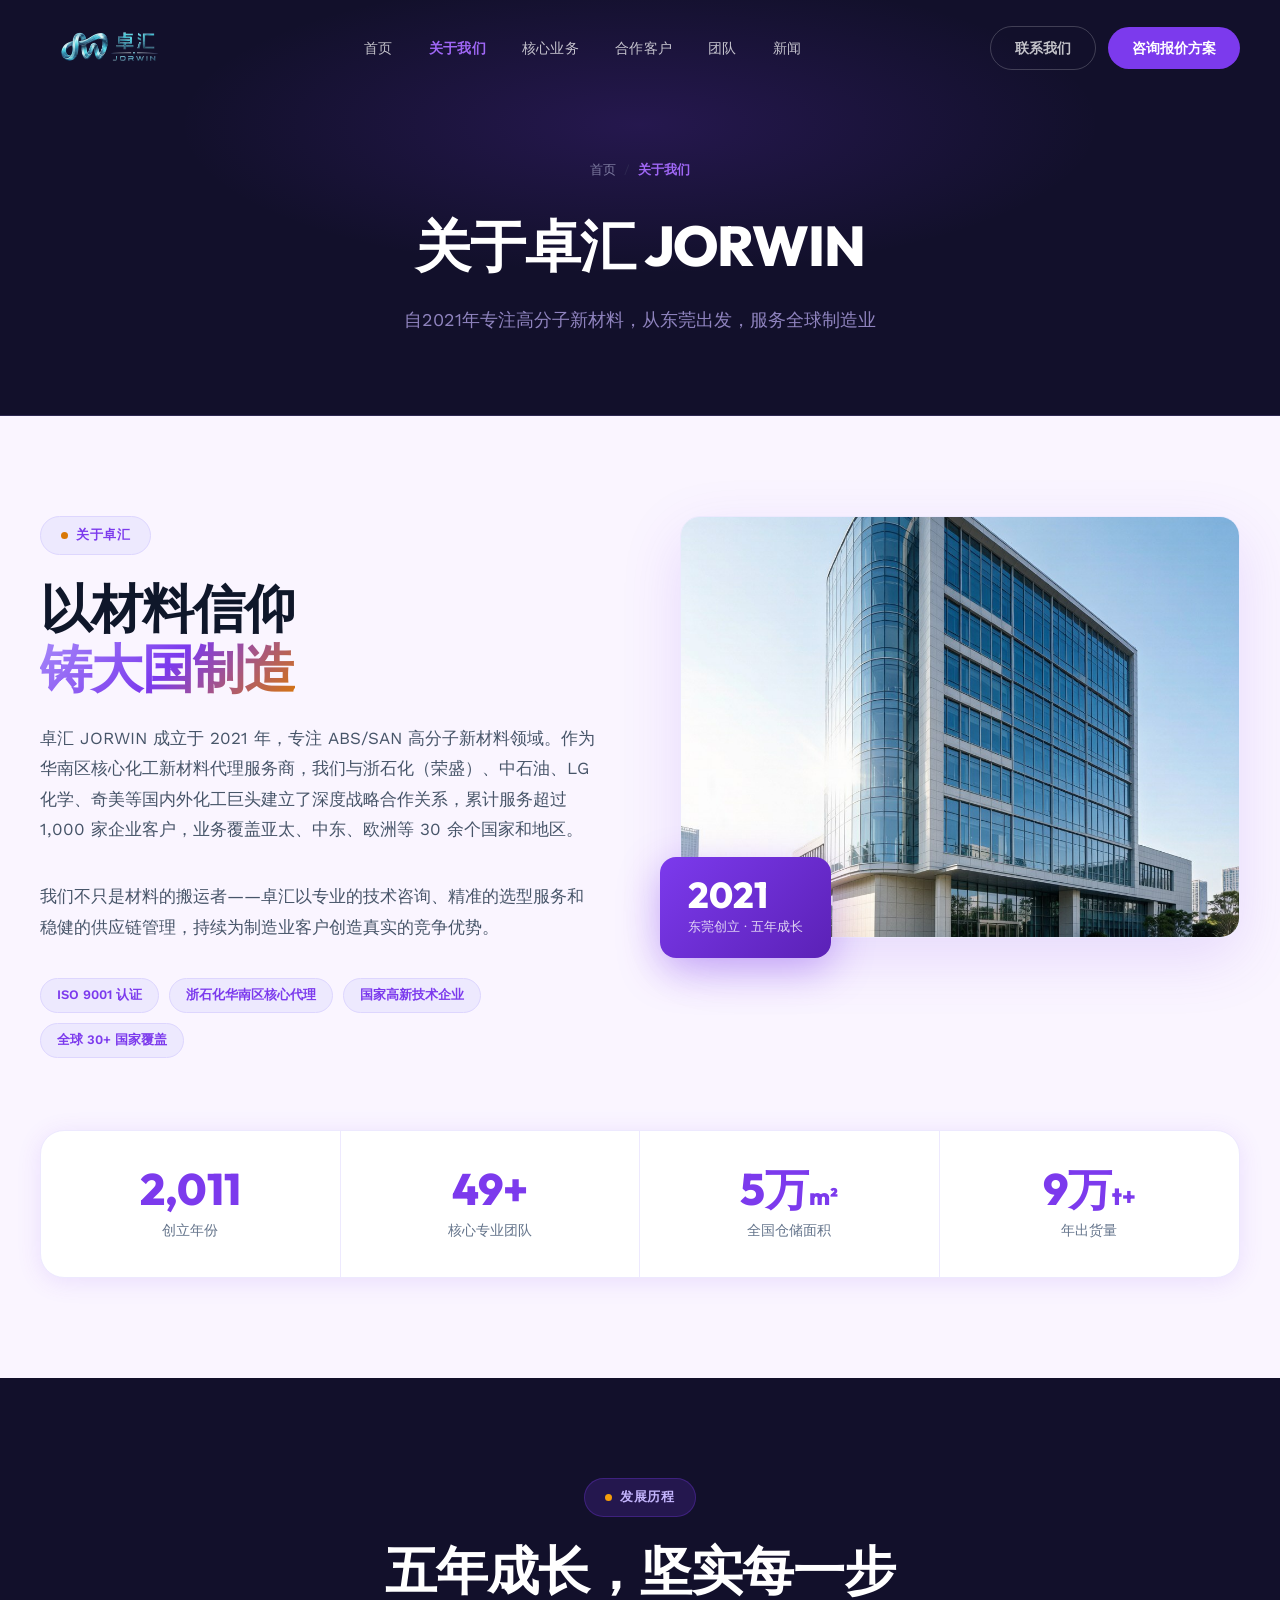
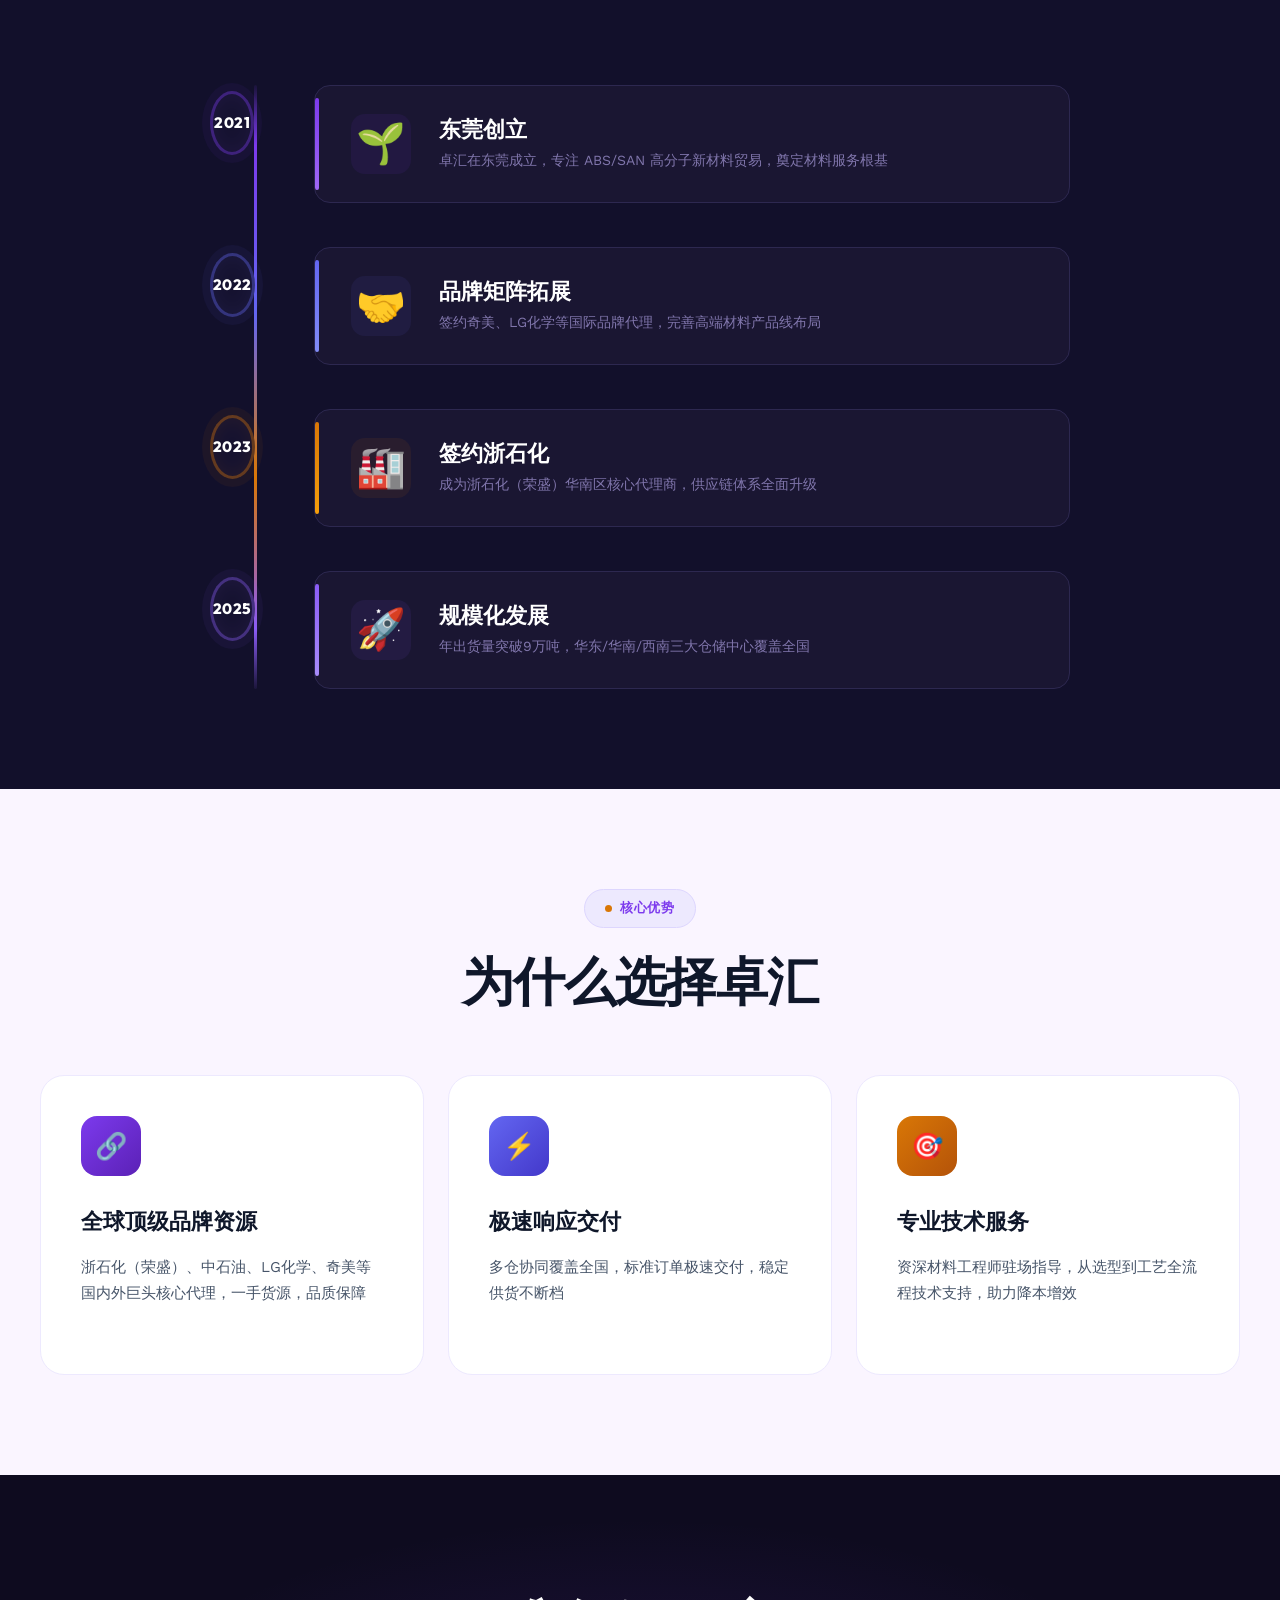
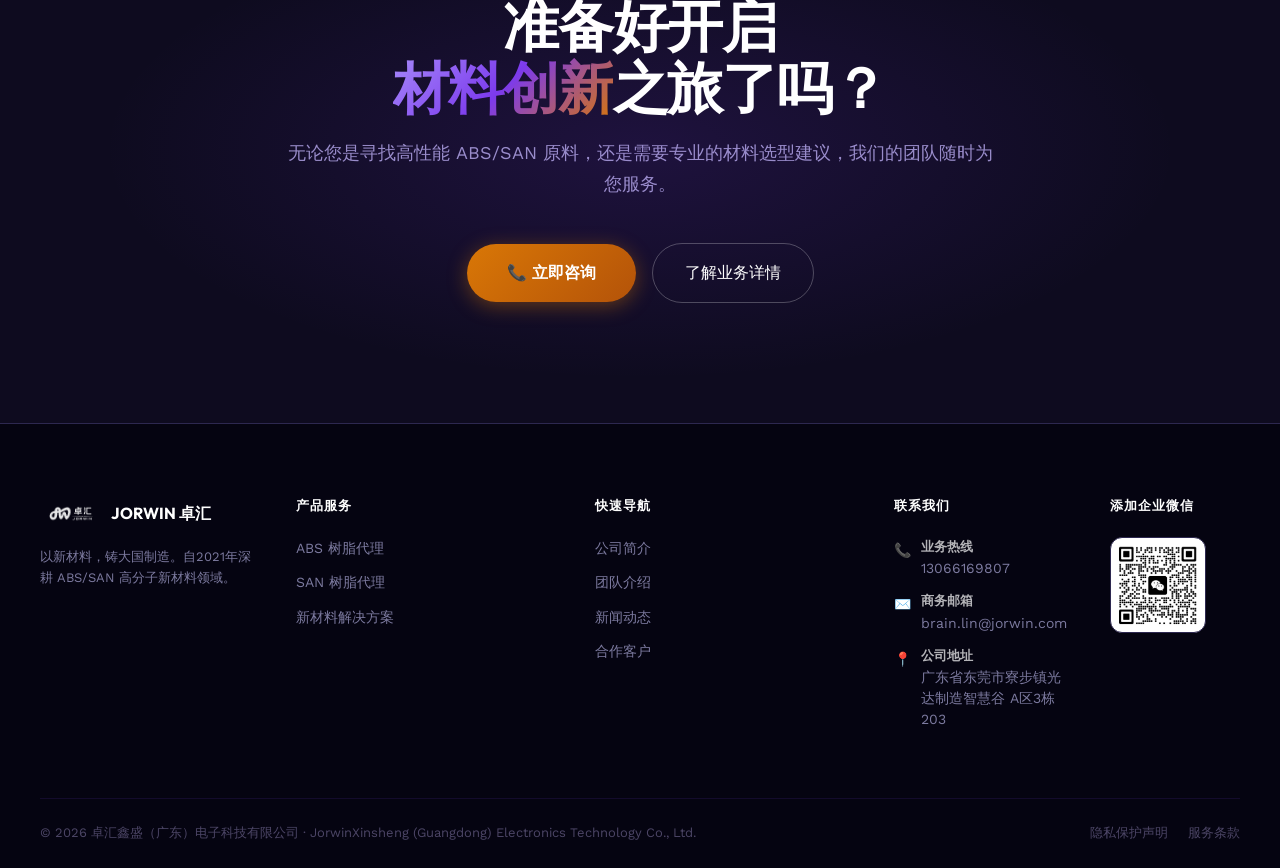
==== commit 3ea86c7f: "feat: 发展历程改为垂直单侧旗舰时间轴（方案D）" ====
--- a/about.html
+++ b/about.html
@@ -95,59 +95,92 @@
   </div>
 </section>
 
-<!-- ══════ 发展历程 ══════ -->
+<!-- ══════ 发展历程 — 垂直单侧旗舰时间轴 ══════ -->
 <section class="content-dark">
   <div class="container">
     <div class="section-header centered fade-up">
       <div class="section-badge badge-dark"><span class="dot"></span>发展历程</div>
       <h2 class="section-headline dark-headline">五年成长，坚实每一步</h2>
     </div>
-    <div class="timeline fade-up">
-      <div class="timeline-track">
-        <div class="timeline-line"></div>
-        <div class="timeline-progress"></div>
-        <div class="timeline-milestones">
-          <div class="timeline-milestone">
-            <div class="tl-dot">
-              <span class="tl-year">2021</span>
-            </div>
-            <div class="tl-card">
-              <div class="tl-card-icon">🌱</div>
-              <h3 class="tl-card-title">东莞创立</h3>
-              <p class="tl-card-desc">卓汇在东莞成立，专注 ABS/SAN 高分子新材料贸易</p>
-            </div>
-          </div>
-          <div class="timeline-milestone">
-            <div class="tl-dot">
-              <span class="tl-year">2022</span>
-            </div>
-            <div class="tl-card">
-              <div class="tl-card-icon">🤝</div>
-              <h3 class="tl-card-title">品牌矩阵</h3>
-              <p class="tl-card-desc">签约奇美、LG化学等国际品牌代理，拓展高端材料线</p>
-            </div>
-          </div>
-          <div class="timeline-milestone">
-            <div class="tl-dot">
-              <span class="tl-year">2023</span>
-            </div>
-            <div class="tl-card">
-              <div class="tl-card-icon">🏭</div>
-              <h3 class="tl-card-title">签约浙石化</h3>
-              <p class="tl-card-desc">成为浙石化（荣盛）华南区核心代理商，供应链全面升级</p>
-            </div>
-          </div>
-          <div class="timeline-milestone">
-            <div class="tl-dot">
-              <span class="tl-year">2025</span>
-            </div>
-            <div class="tl-card">
-              <div class="tl-card-icon">🚀</div>
-              <h3 class="tl-card-title">规模化</h3>
-              <p class="tl-card-desc">年出货量突破9万吨，华东/华南/西南三大仓储中心覆盖全国</p>
-            </div>
-          </div>
-        </div>
+    <div class="timeline-flagship fade-up">
+      <div class="tf-track">
+
+        <!-- 2021 -->
+        <div class="tf-item">
+          <div class="tf-node">
+            <div class="tf-node-inner">
+              <span class="tf-year-num">2021</span>
+            </div>
+          </div>
+          <div class="tf-card">
+            <div class="tf-card-accent tf-accent-purple"></div>
+            <div class="tf-card-body">
+              <span class="tf-card-icon">🌱</span>
+              <div>
+                <h3 class="tf-card-title">东莞创立</h3>
+                <p class="tf-card-desc">卓汇在东莞成立，专注 ABS/SAN 高分子新材料贸易，奠定材料服务根基</p>
+              </div>
+            </div>
+          </div>
+        </div>
+
+        <!-- 2022 -->
+        <div class="tf-item">
+          <div class="tf-node">
+            <div class="tf-node-inner">
+              <span class="tf-year-num">2022</span>
+            </div>
+          </div>
+          <div class="tf-card">
+            <div class="tf-card-accent tf-accent-indigo"></div>
+            <div class="tf-card-body">
+              <span class="tf-card-icon">🤝</span>
+              <div>
+                <h3 class="tf-card-title">品牌矩阵拓展</h3>
+                <p class="tf-card-desc">签约奇美、LG化学等国际品牌代理，完善高端材料产品线布局</p>
+              </div>
+            </div>
+          </div>
+        </div>
+
+        <!-- 2023 -->
+        <div class="tf-item">
+          <div class="tf-node">
+            <div class="tf-node-inner">
+              <span class="tf-year-num">2023</span>
+            </div>
+          </div>
+          <div class="tf-card">
+            <div class="tf-card-accent tf-accent-amber"></div>
+            <div class="tf-card-body">
+              <span class="tf-card-icon">🏭</span>
+              <div>
+                <h3 class="tf-card-title">签约浙石化</h3>
+                <p class="tf-card-desc">成为浙石化（荣盛）华南区核心代理商，供应链体系全面升级</p>
+              </div>
+            </div>
+          </div>
+        </div>
+
+        <!-- 2025 -->
+        <div class="tf-item">
+          <div class="tf-node">
+            <div class="tf-node-inner">
+              <span class="tf-year-num">2025</span>
+            </div>
+          </div>
+          <div class="tf-card">
+            <div class="tf-card-accent tf-accent-violet"></div>
+            <div class="tf-card-body">
+              <span class="tf-card-icon">🚀</span>
+              <div>
+                <h3 class="tf-card-title">规模化发展</h3>
+                <p class="tf-card-desc">年出货量突破9万吨，华东/华南/西南三大仓储中心覆盖全国</p>
+              </div>
+            </div>
+          </div>
+        </div>
+
       </div>
     </div>
   </div>
--- a/style.css
+++ b/style.css
@@ -2163,113 +2163,109 @@
   background: rgba(255, 255, 255, 0.12) !important;
 }
 
-/* ── 发展历程时间轴 ── */
-.timeline {
-  padding: 20px 0;
-}
-
-.timeline-track {
+/* ── 发展历程 — 垂直单侧旗舰时间轴 ── */
+.timeline-flagship {
+  padding: 20px 0 0;
+}
+
+.tf-track {
   position: relative;
-  max-width: 1100px;
+  max-width: 860px;
   margin: 0 auto;
-  padding: 60px 0 20px;
-}
-
-/* 横向连接线 */
-.timeline-line {
+  padding-left: 104px;
+}
+
+/* 左侧渐变时间轴线 */
+.tf-track::before {
+  content: '';
   position: absolute;
-  top: 68px;
-  left: 0;
-  right: 0;
-  height: 2px;
-  background: rgba(124, 58, 237, 0.2);
-}
-
-.timeline-progress {
+  left: 44px;
+  top: 0;
+  bottom: 0;
+  width: 3px;
+  background: linear-gradient(to bottom,
+    rgba(124, 58, 237, 0.08) 0%,
+    #7C3AED 10%,
+    #6366F1 38%,
+    #D97706 65%,
+    #8B5CF6 90%,
+    rgba(139, 92, 246, 0.08) 100%
+  );
+  border-radius: 2px;
+}
+
+/* 每个里程碑项 */
+.tf-item {
+  position: relative;
+  margin-bottom: 44px;
+  display: flex;
+  align-items: flex-start;
+  gap: 0;
+}
+
+.tf-item:last-child {
+  margin-bottom: 0;
+}
+
+/* 年份节点容器 */
+.tf-node {
   position: absolute;
-  top: 68px;
-  left: 0;
-  width: 100%;
-  height: 2px;
-  background: linear-gradient(90deg, #7C3AED, #6366F1, #D97706, #8B5CF6);
-  opacity: 0;
-  transform: scaleX(0);
-  transform-origin: left;
-  transition: all 1.2s cubic-bezier(0.16, 1, 0.3, 1);
-  animation: timelineFill 1s 0.5s forwards;
-}
-
-@keyframes timelineFill {
-  to { opacity: 1; transform: scaleX(1); }
-}
-
-/* 里程碑列表 */
-.timeline-milestones {
-  display: flex;
-  justify-content: space-between;
-  position: relative;
+  left: -104px;
+  top: 6px;
+  width: 44px;
+  display: flex;
+  justify-content: center;
   z-index: 2;
 }
 
-.timeline-milestone {
-  display: flex;
-  flex-direction: column;
-  align-items: center;
-  flex: 1;
-  position: relative;
-}
-
-/* 圆形节点 */
-.tl-dot {
+/* 年份圆形 */
+.tf-node-inner {
   width: 64px;
   height: 64px;
   border-radius: 50%;
-  background: var(--dark-card);
-  border: 3px solid rgba(124, 58, 237, 0.3);
+  background: #161330;
+  border: 3px solid rgba(124, 58, 237, 0.4);
   display: flex;
   align-items: center;
   justify-content: center;
-  position: relative;
-  z-index: 3;
-  transition: all 0.35s ease;
-  box-shadow: 0 0 0 8px rgba(124, 58, 237, 0.08);
-}
-
-.timeline-milestone:hover .tl-dot {
+  box-shadow: 0 0 0 8px rgba(124, 58, 237, 0.06), inset 0 0 20px rgba(124, 58, 237, 0.08);
+  transition: all 0.4s cubic-bezier(0.16, 1, 0.3, 1);
+}
+
+.tf-item:nth-child(2) .tf-node-inner {
+  border-color: rgba(99, 102, 241, 0.4);
+  box-shadow: 0 0 0 8px rgba(99, 102, 241, 0.06), inset 0 0 20px rgba(99, 102, 241, 0.08);
+}
+.tf-item:nth-child(3) .tf-node-inner {
+  border-color: rgba(217, 119, 6, 0.4);
+  box-shadow: 0 0 0 8px rgba(217, 119, 6, 0.06), inset 0 0 20px rgba(217, 119, 6, 0.08);
+}
+.tf-item:nth-child(4) .tf-node-inner {
+  border-color: rgba(139, 92, 246, 0.4);
+  box-shadow: 0 0 0 8px rgba(139, 92, 246, 0.06), inset 0 0 20px rgba(139, 92, 246, 0.08);
+}
+
+/* Hover 发光 */
+.tf-item:hover .tf-node-inner {
+  transform: scale(1.12);
   border-color: #7C3AED;
-  box-shadow: 0 0 0 12px rgba(124, 58, 237, 0.15), 0 0 30px rgba(124, 58, 237, 0.2);
-  transform: scale(1.08);
-}
-
-.timeline-milestone:nth-child(2) .tl-dot {
-  border-color: rgba(99, 102, 241, 0.3);
-  box-shadow: 0 0 0 8px rgba(99, 102, 241, 0.08);
-}
-.timeline-milestone:nth-child(2):hover .tl-dot {
+  box-shadow: 0 0 0 14px rgba(124, 58, 237, 0.15), 0 0 36px rgba(124, 58, 237, 0.3);
+}
+
+.tf-item:nth-child(2):hover .tf-node-inner {
   border-color: #6366F1;
-  box-shadow: 0 0 0 12px rgba(99, 102, 241, 0.15), 0 0 30px rgba(99, 102, 241, 0.2);
-}
-
-.timeline-milestone:nth-child(3) .tl-dot {
-  border-color: rgba(217, 119, 6, 0.3);
-  box-shadow: 0 0 0 8px rgba(217, 119, 6, 0.08);
-}
-.timeline-milestone:nth-child(3):hover .tl-dot {
+  box-shadow: 0 0 0 14px rgba(99, 102, 241, 0.15), 0 0 36px rgba(99, 102, 241, 0.3);
+}
+.tf-item:nth-child(3):hover .tf-node-inner {
   border-color: #D97706;
-  box-shadow: 0 0 0 12px rgba(217, 119, 6, 0.15), 0 0 30px rgba(217, 119, 6, 0.18);
-}
-
-.timeline-milestone:nth-child(4) .tl-dot {
-  border-color: rgba(139, 92, 246, 0.3);
-  box-shadow: 0 0 0 8px rgba(139, 92, 246, 0.08);
-}
-.timeline-milestone:nth-child(4):hover .tl-dot {
+  box-shadow: 0 0 0 14px rgba(217, 119, 6, 0.15), 0 0 36px rgba(217, 119, 6, 0.24);
+}
+.tf-item:nth-child(4):hover .tf-node-inner {
   border-color: #8B5CF6;
-  box-shadow: 0 0 0 12px rgba(139, 92, 246, 0.15), 0 0 30px rgba(139, 92, 246, 0.2);
-}
-
-/* 年份标签 */
-.tl-year {
+  box-shadow: 0 0 0 14px rgba(139, 92, 246, 0.15), 0 0 36px rgba(139, 92, 246, 0.3);
+}
+
+.tf-year-num {
   font-family: var(--font-head);
   font-size: 15px;
   font-weight: 800;
@@ -2277,74 +2273,128 @@
   letter-spacing: 0.5px;
 }
 
-/* 虚线连接（节点到卡片） */
-.tl-dot::after {
-  content: '';
-  position: absolute;
-  top: 100%;
-  left: 50%;
-  transform: translateX(-50%);
-  width: 1px;
-  height: 24px;
-  background: linear-gradient(to bottom, rgba(124, 58, 237, 0.4), transparent);
-}
-
-.timeline-milestone:nth-child(2) .tl-dot::after { background: linear-gradient(to bottom, rgba(99, 102, 241, 0.4), transparent); }
-.timeline-milestone:nth-child(3) .tl-dot::after { background: linear-gradient(to bottom, rgba(217, 119, 6, 0.4), transparent); }
-.timeline-milestone:nth-child(4) .tl-dot::after { background: linear-gradient(to bottom, rgba(139, 92, 246, 0.4), transparent); }
-
-/* 内容卡片 */
-.tl-card {
-  margin-top: 36px;
+/* 旗舰卡片 */
+.tf-card {
+  flex: 1;
   background: var(--dark-card);
   border: 1px solid var(--dark-border);
   border-radius: 16px;
-  padding: 28px 22px 22px;
-  text-align: center;
+  overflow: hidden;
+  transition: all 0.4s cubic-bezier(0.16, 1, 0.3, 1);
+  position: relative;
+}
+
+.tf-card:hover {
+  border-color: rgba(124, 58, 237, 0.35);
+  transform: translateX(8px);
+  box-shadow: 0 12px 40px rgba(0, 0, 0, 0.35);
+}
+
+/* 左侧颜色装饰条 */
+.tf-card-accent {
+  position: absolute;
+  left: 0;
+  top: 12px;
+  bottom: 12px;
+  width: 4px;
+  border-radius: 4px;
+}
+
+.tf-accent-purple  { background: linear-gradient(to bottom, #7C3AED, #9F67F5); }
+.tf-accent-indigo  { background: linear-gradient(to bottom, #6366F1, #818CF8); }
+.tf-accent-amber   { background: linear-gradient(to bottom, #D97706, #F59E0B); }
+.tf-accent-violet  { background: linear-gradient(to bottom, #8B5CF6, #A78BFA); }
+
+/* 卡片内容 */
+.tf-card-body {
+  padding: 28px 32px 28px 36px;
+  display: flex;
+  align-items: center;
+  gap: 28px;
+}
+
+.tf-card-icon {
+  font-size: 40px;
+  flex-shrink: 0;
+  width: 60px;
+  height: 60px;
+  display: flex;
+  align-items: center;
+  justify-content: center;
+  background: rgba(124, 58, 237, 0.08);
+  border-radius: 14px;
   transition: all 0.35s ease;
-  width: 100%;
-  max-width: 220px;
-  position: relative;
-}
-
-.tl-card:hover {
-  border-color: rgba(124, 58, 237, 0.35);
-  transform: translateY(-4px);
-  box-shadow: 0 10px 30px rgba(0, 0, 0, 0.3);
-}
-
-.tl-card-icon {
-  font-size: 28px;
-  margin-bottom: 10px;
-}
-
-.tl-card-title {
+}
+
+.tf-item:hover .tf-card-icon {
+  background: rgba(124, 58, 237, 0.15);
+  transform: scale(1.08);
+}
+
+.tf-item:nth-child(2) .tf-card-icon      { background: rgba(99, 102, 241, 0.08); }
+.tf-item:nth-child(2):hover .tf-card-icon { background: rgba(99, 102, 241, 0.15); }
+.tf-item:nth-child(3) .tf-card-icon      { background: rgba(217, 119, 6, 0.08); }
+.tf-item:nth-child(3):hover .tf-card-icon { background: rgba(217, 119, 6, 0.15); }
+.tf-item:nth-child(4) .tf-card-icon      { background: rgba(139, 92, 246, 0.08); }
+.tf-item:nth-child(4):hover .tf-card-icon { background: rgba(139, 92, 246, 0.15); }
+
+.tf-card-title {
   font-family: var(--font-head);
-  font-size: 18px;
+  font-size: 22px;
   font-weight: 700;
   color: var(--text-white);
-  margin-bottom: 10px;
-}
-
-.tl-card-desc {
-  font-size: 13px;
+  margin-bottom: 6px;
+  line-height: 1.3;
+}
+
+.tf-card-desc {
+  font-size: 14px;
   line-height: 1.7;
-  color: rgba(196, 181, 253, 0.65);
-}
-
-/* 响应式：小屏改为纵向时间轴 */
+  color: rgba(196, 181, 253, 0.6);
+  margin: 0;
+}
+
+/* 响应式：小屏适配 */
 @media (max-width: 768px) {
-  .timeline-track         { padding-top: 20px; }
-  .timeline-line          { left: 31px; top: 40px; bottom: 0; right: auto; width: 2px; height: auto; }
-  .timeline-progress      { left: 31px; top: 40px; width: 2px; height: 100%; transform: scaleY(0); transform-origin: top; animation: timelineFillV 1s 0.5s forwards; }
-  @keyframes timelineFillV { to { opacity: 1; transform: scaleY(1); } }
-
-  .timeline-milestones   { flex-direction: column; gap: 0; }
-  .timeline-milestone    { flex-direction: row; align-items: flex-start; gap: 20px; padding-bottom: 36px; }
-  .tl-dot                { width: 48px; height: 48px; flex-shrink: 0; }
-  .tl-dot::after         { display: none; }
-  .tl-year               { font-size: 13px; }
-  .tl-card               { max-width: 100%; margin-top: 0; text-align: left; padding: 20px; }
+  .tf-track {
+    padding-left: 64px;
+  }
+  .tf-track::before {
+    left: 28px;
+  }
+  .tf-node {
+    left: -64px;
+    width: 28px;
+  }
+  .tf-node-inner {
+    width: 48px;
+    height: 48px;
+    border-width: 2px;
+  }
+  .tf-year-num {
+    font-size: 12px;
+  }
+  .tf-item {
+    margin-bottom: 32px;
+  }
+  .tf-card-body {
+    padding: 20px 20px 20px 28px;
+    flex-direction: column;
+    align-items: flex-start;
+    gap: 14px;
+  }
+  .tf-card-icon {
+    width: 48px;
+    height: 48px;
+    font-size: 30px;
+    border-radius: 12px;
+  }
+  .tf-card-title {
+    font-size: 18px;
+  }
+  .tf-card-desc {
+    font-size: 13px;
+  }
 }
 .fade-up {
   opacity: 0;
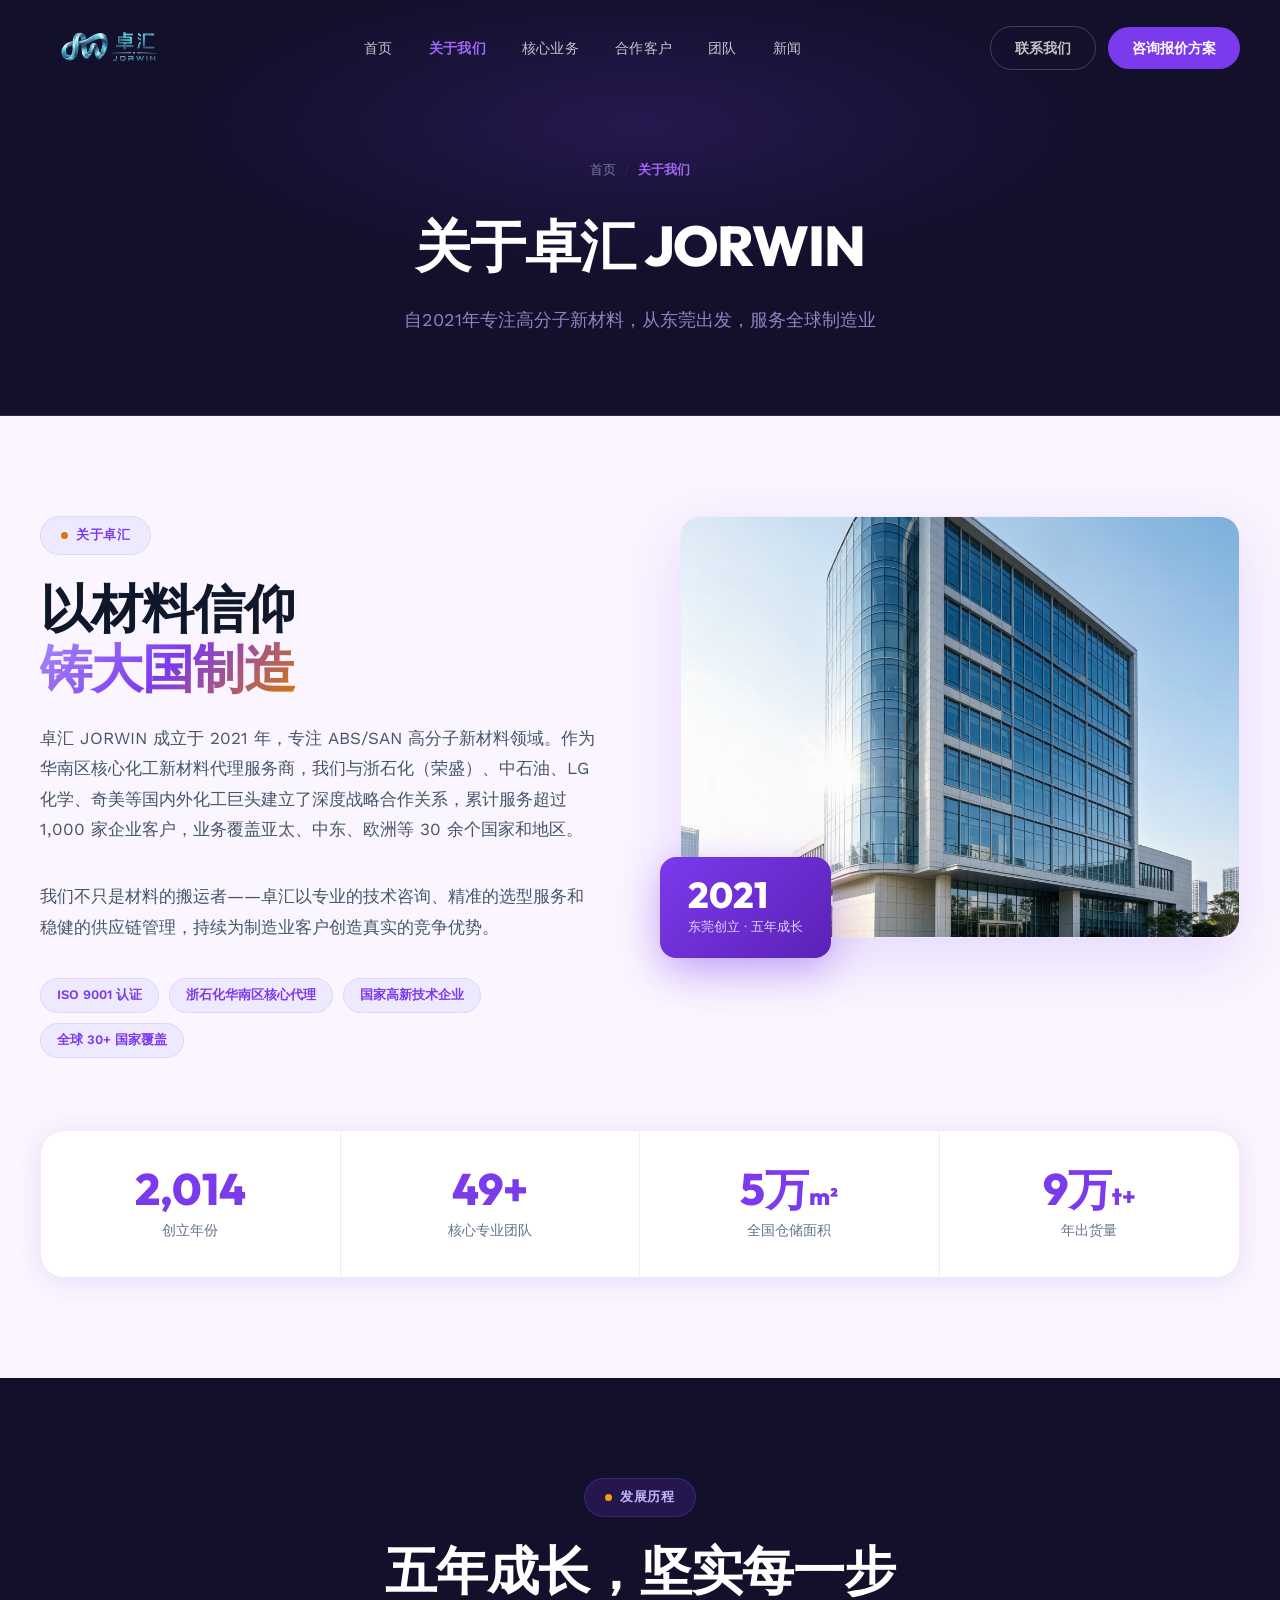
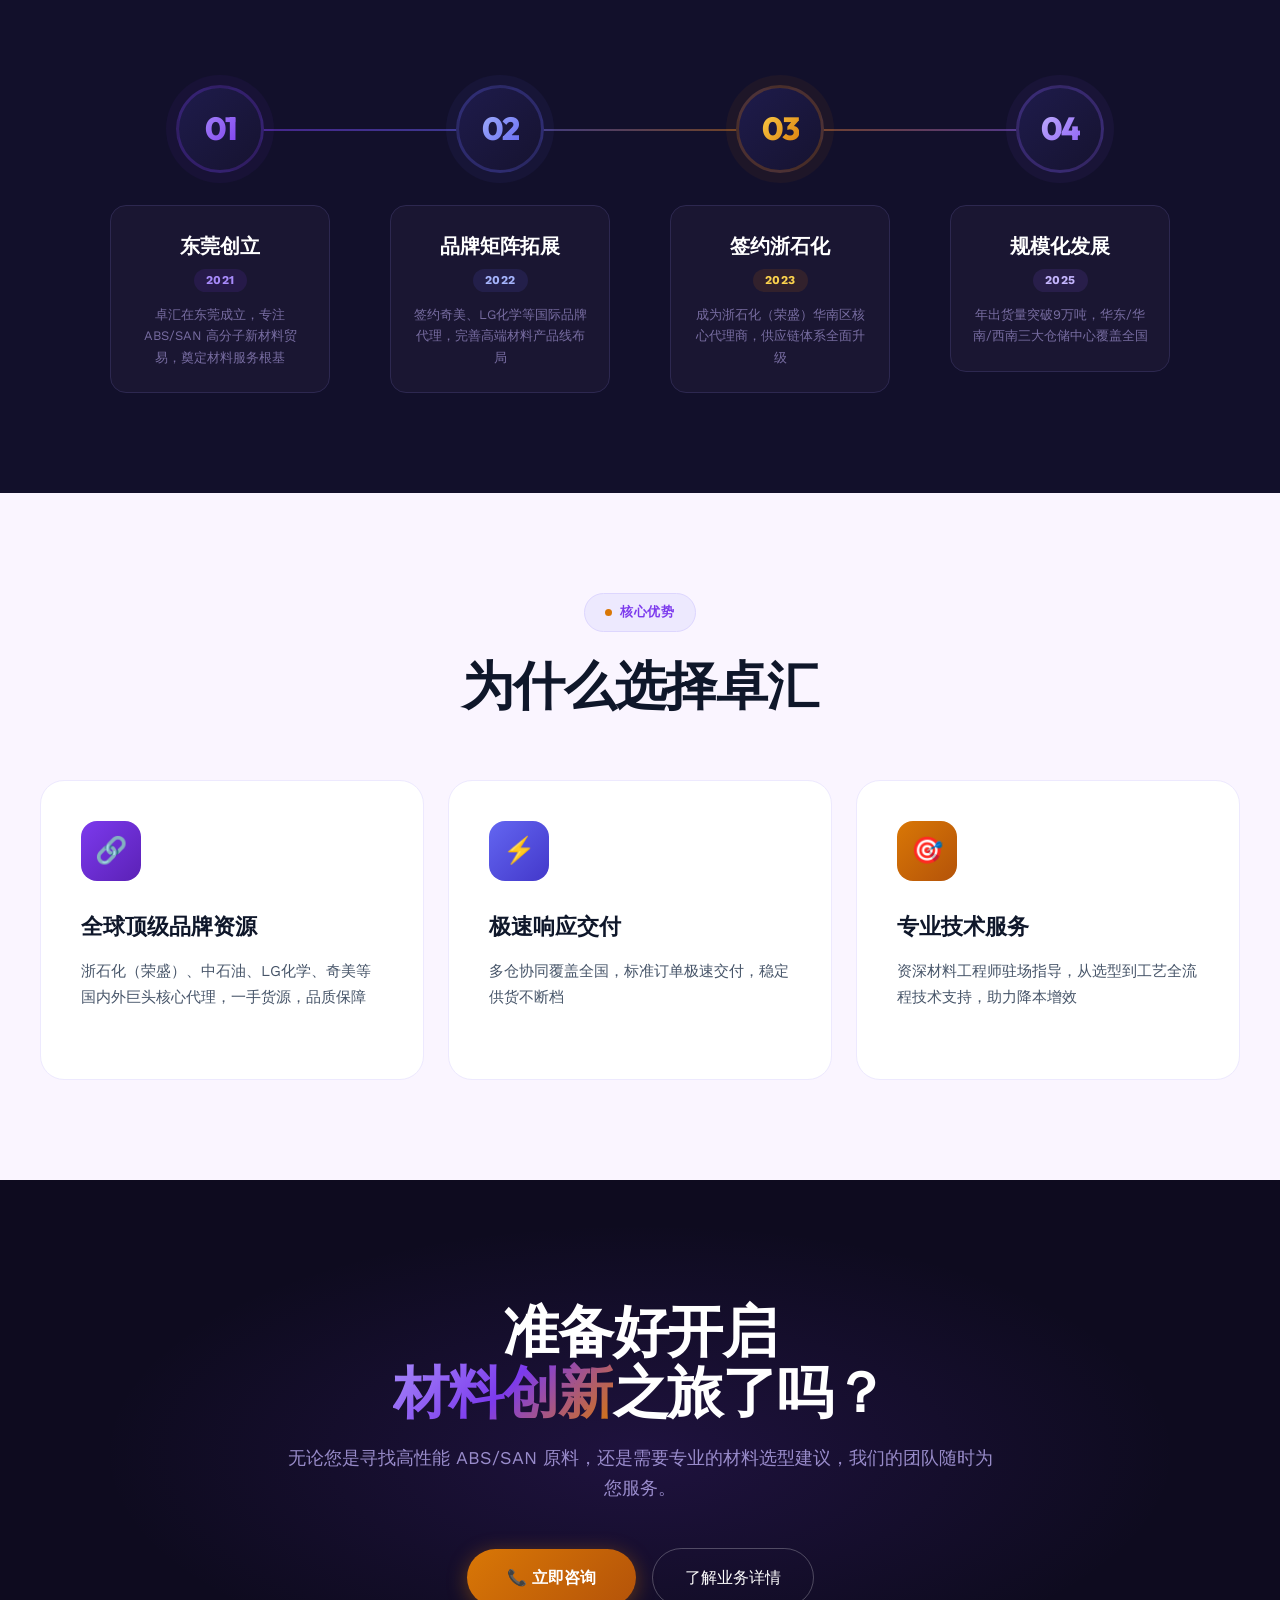
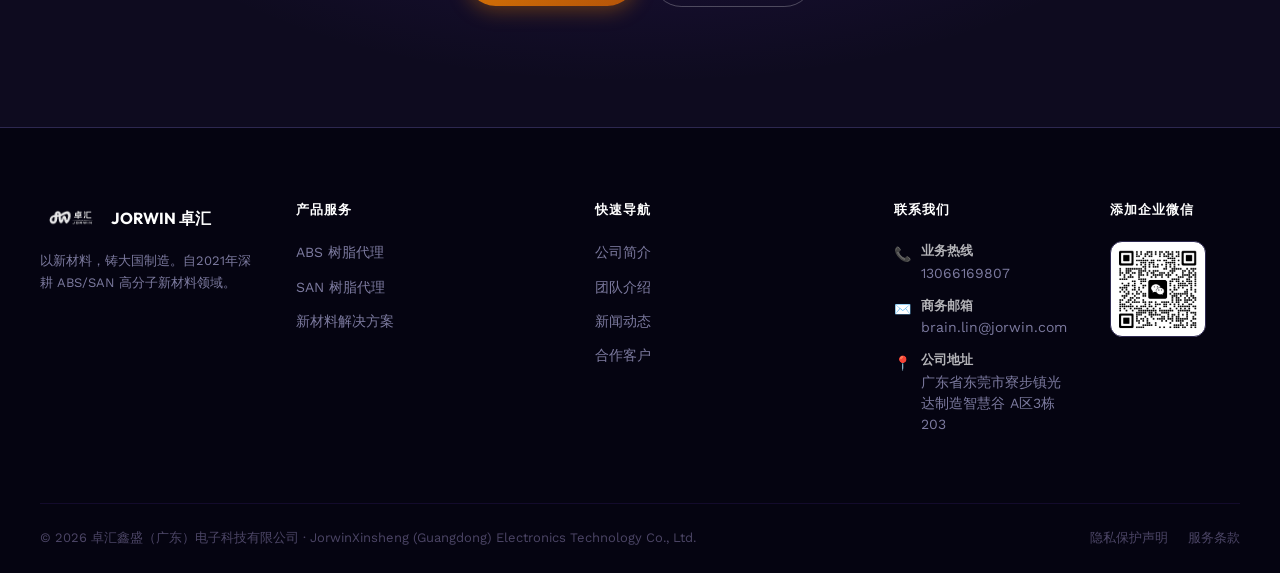
==== commit 8cef2231: "feat: 发展历程改为方案B横向编号步进器" ====
--- a/about.html
+++ b/about.html
@@ -95,89 +95,69 @@
   </div>
 </section>
 
-<!-- ══════ 发展历程 — 垂直单侧旗舰时间轴 ══════ -->
+<!-- ══════ 发展历程 — 横向编号步进器 ══════ -->
 <section class="content-dark">
   <div class="container">
     <div class="section-header centered fade-up">
       <div class="section-badge badge-dark"><span class="dot"></span>发展历程</div>
       <h2 class="section-headline dark-headline">五年成长，坚实每一步</h2>
     </div>
-    <div class="timeline-flagship fade-up">
-      <div class="tf-track">
-
-        <!-- 2021 -->
-        <div class="tf-item">
-          <div class="tf-node">
-            <div class="tf-node-inner">
-              <span class="tf-year-num">2021</span>
-            </div>
-          </div>
-          <div class="tf-card">
-            <div class="tf-card-accent tf-accent-purple"></div>
-            <div class="tf-card-body">
-              <span class="tf-card-icon">🌱</span>
-              <div>
-                <h3 class="tf-card-title">东莞创立</h3>
-                <p class="tf-card-desc">卓汇在东莞成立，专注 ABS/SAN 高分子新材料贸易，奠定材料服务根基</p>
-              </div>
-            </div>
-          </div>
-        </div>
-
-        <!-- 2022 -->
-        <div class="tf-item">
-          <div class="tf-node">
-            <div class="tf-node-inner">
-              <span class="tf-year-num">2022</span>
-            </div>
-          </div>
-          <div class="tf-card">
-            <div class="tf-card-accent tf-accent-indigo"></div>
-            <div class="tf-card-body">
-              <span class="tf-card-icon">🤝</span>
-              <div>
-                <h3 class="tf-card-title">品牌矩阵拓展</h3>
-                <p class="tf-card-desc">签约奇美、LG化学等国际品牌代理，完善高端材料产品线布局</p>
-              </div>
-            </div>
-          </div>
-        </div>
-
-        <!-- 2023 -->
-        <div class="tf-item">
-          <div class="tf-node">
-            <div class="tf-node-inner">
-              <span class="tf-year-num">2023</span>
-            </div>
-          </div>
-          <div class="tf-card">
-            <div class="tf-card-accent tf-accent-amber"></div>
-            <div class="tf-card-body">
-              <span class="tf-card-icon">🏭</span>
-              <div>
-                <h3 class="tf-card-title">签约浙石化</h3>
-                <p class="tf-card-desc">成为浙石化（荣盛）华南区核心代理商，供应链体系全面升级</p>
-              </div>
-            </div>
-          </div>
-        </div>
-
-        <!-- 2025 -->
-        <div class="tf-item">
-          <div class="tf-node">
-            <div class="tf-node-inner">
-              <span class="tf-year-num">2025</span>
-            </div>
-          </div>
-          <div class="tf-card">
-            <div class="tf-card-accent tf-accent-violet"></div>
-            <div class="tf-card-body">
-              <span class="tf-card-icon">🚀</span>
-              <div>
-                <h3 class="tf-card-title">规模化发展</h3>
-                <p class="tf-card-desc">年出货量突破9万吨，华东/华南/西南三大仓储中心覆盖全国</p>
-              </div>
-            </div>
+    <div class="timeline-stepper fade-up">
+      <div class="ts-track">
+
+        <!-- Step 01 -->
+        <div class="ts-step">
+          <div class="ts-node-wrap">
+            <div class="ts-node">
+              <span class="ts-num">01</span>
+            </div>
+          </div>
+          <div class="ts-card">
+            <h3 class="ts-card-title">东莞创立</h3>
+            <span class="ts-card-year">2021</span>
+            <p class="ts-card-desc">卓汇在东莞成立，专注 ABS/SAN 高分子新材料贸易，奠定材料服务根基</p>
+          </div>
+        </div>
+
+        <!-- Step 02 -->
+        <div class="ts-step">
+          <div class="ts-node-wrap">
+            <div class="ts-node">
+              <span class="ts-num">02</span>
+            </div>
+          </div>
+          <div class="ts-card">
+            <h3 class="ts-card-title">品牌矩阵拓展</h3>
+            <span class="ts-card-year">2022</span>
+            <p class="ts-card-desc">签约奇美、LG化学等国际品牌代理，完善高端材料产品线布局</p>
+          </div>
+        </div>
+
+        <!-- Step 03 -->
+        <div class="ts-step">
+          <div class="ts-node-wrap">
+            <div class="ts-node">
+              <span class="ts-num">03</span>
+            </div>
+          </div>
+          <div class="ts-card">
+            <h3 class="ts-card-title">签约浙石化</h3>
+            <span class="ts-card-year">2023</span>
+            <p class="ts-card-desc">成为浙石化（荣盛）华南区核心代理商，供应链体系全面升级</p>
+          </div>
+        </div>
+
+        <!-- Step 04 -->
+        <div class="ts-step">
+          <div class="ts-node-wrap">
+            <div class="ts-node">
+              <span class="ts-num">04</span>
+            </div>
+          </div>
+          <div class="ts-card">
+            <h3 class="ts-card-title">规模化发展</h3>
+            <span class="ts-card-year">2025</span>
+            <p class="ts-card-desc">年出货量突破9万吨，华东/华南/西南三大仓储中心覆盖全国</p>
           </div>
         </div>
 
--- a/style.css
+++ b/style.css
@@ -2163,237 +2163,245 @@
   background: rgba(255, 255, 255, 0.12) !important;
 }
 
-/* ── 发展历程 — 垂直单侧旗舰时间轴 ── */
-.timeline-flagship {
+/* ── 发展历程 — 横向编号步进器 ── */
+.timeline-stepper {
   padding: 20px 0 0;
 }
 
-.tf-track {
+.ts-track {
   position: relative;
-  max-width: 860px;
+  display: flex;
+  justify-content: space-between;
+  max-width: 1100px;
   margin: 0 auto;
-  padding-left: 104px;
-}
-
-/* 左侧渐变时间轴线 */
-.tf-track::before {
+  padding: 0 20px;
+}
+
+/* 横向连接线 — 位于节点后方 */
+.ts-track::before {
   content: '';
   position: absolute;
-  left: 44px;
-  top: 0;
-  bottom: 0;
-  width: 3px;
-  background: linear-gradient(to bottom,
-    rgba(124, 58, 237, 0.08) 0%,
-    #7C3AED 10%,
-    #6366F1 38%,
-    #D97706 65%,
-    #8B5CF6 90%,
-    rgba(139, 92, 246, 0.08) 100%
+  left: calc(10% + 40px);
+  right: calc(10% + 40px);
+  top: 44px;
+  height: 2px;
+  background: linear-gradient(90deg,
+    #7C3AED 0%,
+    #6366F1 33%,
+    #D97706 66%,
+    #8B5CF6 100%
   );
-  border-radius: 2px;
-}
-
-/* 每个里程碑项 */
-.tf-item {
+  border-radius: 1px;
+  opacity: 0.5;
+  z-index: 0;
+}
+
+/* 每个步进节点 */
+.ts-step {
   position: relative;
-  margin-bottom: 44px;
-  display: flex;
-  align-items: flex-start;
-  gap: 0;
-}
-
-.tf-item:last-child {
-  margin-bottom: 0;
-}
-
-/* 年份节点容器 */
-.tf-node {
-  position: absolute;
-  left: -104px;
-  top: 6px;
-  width: 44px;
-  display: flex;
+  display: flex;
+  flex-direction: column;
+  align-items: center;
+  flex: 0 0 auto;
+  width: 220px;
+  z-index: 1;
+}
+
+/* 节点包裹 — 确保连接线从节点中心穿过 */
+.ts-node-wrap {
+  position: relative;
+  z-index: 2;
+  margin-bottom: 32px;
+}
+
+/* 编号圆形节点 */
+.ts-node {
+  width: 88px;
+  height: 88px;
+  border-radius: 50%;
+  background: linear-gradient(135deg, #1E1B4B 0%, #161330 100%);
+  border: 3px solid rgba(124, 58, 237, 0.25);
+  display: flex;
+  align-items: center;
   justify-content: center;
-  z-index: 2;
-}
-
-/* 年份圆形 */
-.tf-node-inner {
-  width: 64px;
-  height: 64px;
-  border-radius: 50%;
-  background: #161330;
-  border: 3px solid rgba(124, 58, 237, 0.4);
-  display: flex;
-  align-items: center;
-  justify-content: center;
-  box-shadow: 0 0 0 8px rgba(124, 58, 237, 0.06), inset 0 0 20px rgba(124, 58, 237, 0.08);
+  box-shadow: 0 0 0 10px rgba(124, 58, 237, 0.06);
   transition: all 0.4s cubic-bezier(0.16, 1, 0.3, 1);
 }
 
-.tf-item:nth-child(2) .tf-node-inner {
-  border-color: rgba(99, 102, 241, 0.4);
-  box-shadow: 0 0 0 8px rgba(99, 102, 241, 0.06), inset 0 0 20px rgba(99, 102, 241, 0.08);
-}
-.tf-item:nth-child(3) .tf-node-inner {
-  border-color: rgba(217, 119, 6, 0.4);
-  box-shadow: 0 0 0 8px rgba(217, 119, 6, 0.06), inset 0 0 20px rgba(217, 119, 6, 0.08);
-}
-.tf-item:nth-child(4) .tf-node-inner {
-  border-color: rgba(139, 92, 246, 0.4);
-  box-shadow: 0 0 0 8px rgba(139, 92, 246, 0.06), inset 0 0 20px rgba(139, 92, 246, 0.08);
-}
-
-/* Hover 发光 */
-.tf-item:hover .tf-node-inner {
-  transform: scale(1.12);
+.ts-step:nth-child(2) .ts-node {
+  border-color: rgba(99, 102, 241, 0.25);
+  box-shadow: 0 0 0 10px rgba(99, 102, 241, 0.06);
+}
+.ts-step:nth-child(3) .ts-node {
+  border-color: rgba(217, 119, 6, 0.25);
+  box-shadow: 0 0 0 10px rgba(217, 119, 6, 0.06);
+}
+.ts-step:nth-child(4) .ts-node {
+  border-color: rgba(139, 92, 246, 0.25);
+  box-shadow: 0 0 0 10px rgba(139, 92, 246, 0.06);
+}
+
+/* 编号数字 */
+.ts-num {
+  font-family: var(--font-head);
+  font-size: 32px;
+  font-weight: 800;
+  background: linear-gradient(135deg, #A78BFA, #7C3AED);
+  -webkit-background-clip: text;
+  -webkit-text-fill-color: transparent;
+  background-clip: text;
+  letter-spacing: -1px;
+}
+
+.ts-step:nth-child(2) .ts-num {
+  background: linear-gradient(135deg, #A5B4FC, #6366F1);
+  -webkit-background-clip: text;
+  -webkit-text-fill-color: transparent;
+  background-clip: text;
+}
+.ts-step:nth-child(3) .ts-num {
+  background: linear-gradient(135deg, #FCD34D, #D97706);
+  -webkit-background-clip: text;
+  -webkit-text-fill-color: transparent;
+  background-clip: text;
+}
+.ts-step:nth-child(4) .ts-num {
+  background: linear-gradient(135deg, #C4B5FD, #8B5CF6);
+  -webkit-background-clip: text;
+  -webkit-text-fill-color: transparent;
+  background-clip: text;
+}
+
+/* 节点 Hover */
+.ts-step:hover .ts-node {
+  transform: scale(1.08);
   border-color: #7C3AED;
-  box-shadow: 0 0 0 14px rgba(124, 58, 237, 0.15), 0 0 36px rgba(124, 58, 237, 0.3);
-}
-
-.tf-item:nth-child(2):hover .tf-node-inner {
+  box-shadow: 0 0 0 14px rgba(124, 58, 237, 0.15), 0 0 40px rgba(124, 58, 237, 0.25);
+}
+
+.ts-step:nth-child(2):hover .ts-node {
   border-color: #6366F1;
-  box-shadow: 0 0 0 14px rgba(99, 102, 241, 0.15), 0 0 36px rgba(99, 102, 241, 0.3);
-}
-.tf-item:nth-child(3):hover .tf-node-inner {
+  box-shadow: 0 0 0 14px rgba(99, 102, 241, 0.15), 0 0 40px rgba(99, 102, 241, 0.25);
+}
+.ts-step:nth-child(3):hover .ts-node {
   border-color: #D97706;
-  box-shadow: 0 0 0 14px rgba(217, 119, 6, 0.15), 0 0 36px rgba(217, 119, 6, 0.24);
-}
-.tf-item:nth-child(4):hover .tf-node-inner {
+  box-shadow: 0 0 0 14px rgba(217, 119, 6, 0.15), 0 0 40px rgba(217, 119, 6, 0.2);
+}
+.ts-step:nth-child(4):hover .ts-node {
   border-color: #8B5CF6;
-  box-shadow: 0 0 0 14px rgba(139, 92, 246, 0.15), 0 0 36px rgba(139, 92, 246, 0.3);
-}
-
-.tf-year-num {
-  font-family: var(--font-head);
-  font-size: 15px;
-  font-weight: 800;
-  color: #fff;
-  letter-spacing: 0.5px;
-}
-
-/* 旗舰卡片 */
-.tf-card {
-  flex: 1;
+  box-shadow: 0 0 0 14px rgba(139, 92, 246, 0.15), 0 0 40px rgba(139, 92, 246, 0.25);
+}
+
+/* 下方卡片 */
+.ts-card {
+  width: 100%;
   background: var(--dark-card);
   border: 1px solid var(--dark-border);
   border-radius: 16px;
-  overflow: hidden;
+  padding: 24px 20px;
+  text-align: center;
   transition: all 0.4s cubic-bezier(0.16, 1, 0.3, 1);
-  position: relative;
-}
-
-.tf-card:hover {
+}
+
+.ts-card:hover {
   border-color: rgba(124, 58, 237, 0.35);
-  transform: translateX(8px);
-  box-shadow: 0 12px 40px rgba(0, 0, 0, 0.35);
-}
-
-/* 左侧颜色装饰条 */
-.tf-card-accent {
-  position: absolute;
-  left: 0;
-  top: 12px;
-  bottom: 12px;
-  width: 4px;
-  border-radius: 4px;
-}
-
-.tf-accent-purple  { background: linear-gradient(to bottom, #7C3AED, #9F67F5); }
-.tf-accent-indigo  { background: linear-gradient(to bottom, #6366F1, #818CF8); }
-.tf-accent-amber   { background: linear-gradient(to bottom, #D97706, #F59E0B); }
-.tf-accent-violet  { background: linear-gradient(to bottom, #8B5CF6, #A78BFA); }
-
-/* 卡片内容 */
-.tf-card-body {
-  padding: 28px 32px 28px 36px;
-  display: flex;
-  align-items: center;
-  gap: 28px;
-}
-
-.tf-card-icon {
-  font-size: 40px;
-  flex-shrink: 0;
-  width: 60px;
-  height: 60px;
-  display: flex;
-  align-items: center;
-  justify-content: center;
-  background: rgba(124, 58, 237, 0.08);
-  border-radius: 14px;
-  transition: all 0.35s ease;
-}
-
-.tf-item:hover .tf-card-icon {
-  background: rgba(124, 58, 237, 0.15);
-  transform: scale(1.08);
-}
-
-.tf-item:nth-child(2) .tf-card-icon      { background: rgba(99, 102, 241, 0.08); }
-.tf-item:nth-child(2):hover .tf-card-icon { background: rgba(99, 102, 241, 0.15); }
-.tf-item:nth-child(3) .tf-card-icon      { background: rgba(217, 119, 6, 0.08); }
-.tf-item:nth-child(3):hover .tf-card-icon { background: rgba(217, 119, 6, 0.15); }
-.tf-item:nth-child(4) .tf-card-icon      { background: rgba(139, 92, 246, 0.08); }
-.tf-item:nth-child(4):hover .tf-card-icon { background: rgba(139, 92, 246, 0.15); }
-
-.tf-card-title {
+  transform: translateY(-6px);
+  box-shadow: 0 12px 40px rgba(0, 0, 0, 0.3);
+}
+
+.ts-step:nth-child(2) .ts-card:hover { border-color: rgba(99, 102, 241, 0.35); }
+.ts-step:nth-child(3) .ts-card:hover { border-color: rgba(217, 119, 6, 0.35); }
+.ts-step:nth-child(4) .ts-card:hover { border-color: rgba(139, 92, 246, 0.35); }
+
+.ts-card-title {
   font-family: var(--font-head);
-  font-size: 22px;
+  font-size: 20px;
   font-weight: 700;
   color: var(--text-white);
-  margin-bottom: 6px;
-  line-height: 1.3;
-}
-
-.tf-card-desc {
-  font-size: 14px;
-  line-height: 1.7;
-  color: rgba(196, 181, 253, 0.6);
+  margin-bottom: 4px;
+}
+
+.ts-card-year {
+  display: inline-block;
+  font-size: 12px;
+  font-weight: 700;
+  color: #A78BFA;
+  background: rgba(124, 58, 237, 0.12);
+  padding: 2px 12px;
+  border-radius: 9999px;
+  margin-bottom: 12px;
+  letter-spacing: 0.5px;
+}
+
+.ts-step:nth-child(2) .ts-card-year { color: #A5B4FC; background: rgba(99, 102, 241, 0.12); }
+.ts-step:nth-child(3) .ts-card-year { color: #FCD34D; background: rgba(217, 119, 6, 0.12); }
+.ts-step:nth-child(4) .ts-card-year { color: #C4B5FD; background: rgba(139, 92, 246, 0.12); }
+
+.ts-card-desc {
+  font-size: 13px;
+  line-height: 1.65;
+  color: rgba(196, 181, 253, 0.55);
   margin: 0;
 }
 
-/* 响应式：小屏适配 */
+/* 响应式：≤768px 切换为纵向 */
 @media (max-width: 768px) {
-  .tf-track {
-    padding-left: 64px;
-  }
-  .tf-track::before {
-    left: 28px;
-  }
-  .tf-node {
-    left: -64px;
-    width: 28px;
-  }
-  .tf-node-inner {
-    width: 48px;
-    height: 48px;
-    border-width: 2px;
-  }
-  .tf-year-num {
-    font-size: 12px;
-  }
-  .tf-item {
-    margin-bottom: 32px;
-  }
-  .tf-card-body {
-    padding: 20px 20px 20px 28px;
+  .ts-track {
     flex-direction: column;
     align-items: flex-start;
-    gap: 14px;
+    padding-left: 60px;
+    gap: 0;
   }
-  .tf-card-icon {
-    width: 48px;
-    height: 48px;
-    font-size: 30px;
-    border-radius: 12px;
+
+  .ts-track::before {
+    left: 44px;
+    right: auto;
+    top: 20px;
+    bottom: 20px;
+    width: 2px;
+    height: auto;
+    background: linear-gradient(to bottom, #7C3AED, #6366F1, #D97706, #8B5CF6);
   }
-  .tf-card-title {
-    font-size: 18px;
+
+  .ts-step {
+    flex-direction: row;
+    width: 100%;
+    gap: 20px;
+    margin-bottom: 36px;
+    align-items: flex-start;
   }
-  .tf-card-desc {
-    font-size: 13px;
+
+  .ts-step:last-child {
+    margin-bottom: 0;
+  }
+
+  .ts-node-wrap {
+    margin-bottom: 0;
+    flex-shrink: 0;
+  }
+
+  .ts-node {
+    width: 56px;
+    height: 56px;
+    box-shadow: 0 0 0 6px rgba(124, 58, 237, 0.06);
+  }
+
+  .ts-num {
+    font-size: 22px;
+  }
+
+  .ts-card {
+    flex: 1;
+    text-align: left;
+    padding: 18px 16px;
+  }
+
+  .ts-card-title {
+    font-size: 17px;
+  }
+
+  .ts-card-desc {
+    font-size: 12px;
   }
 }
 .fade-up {
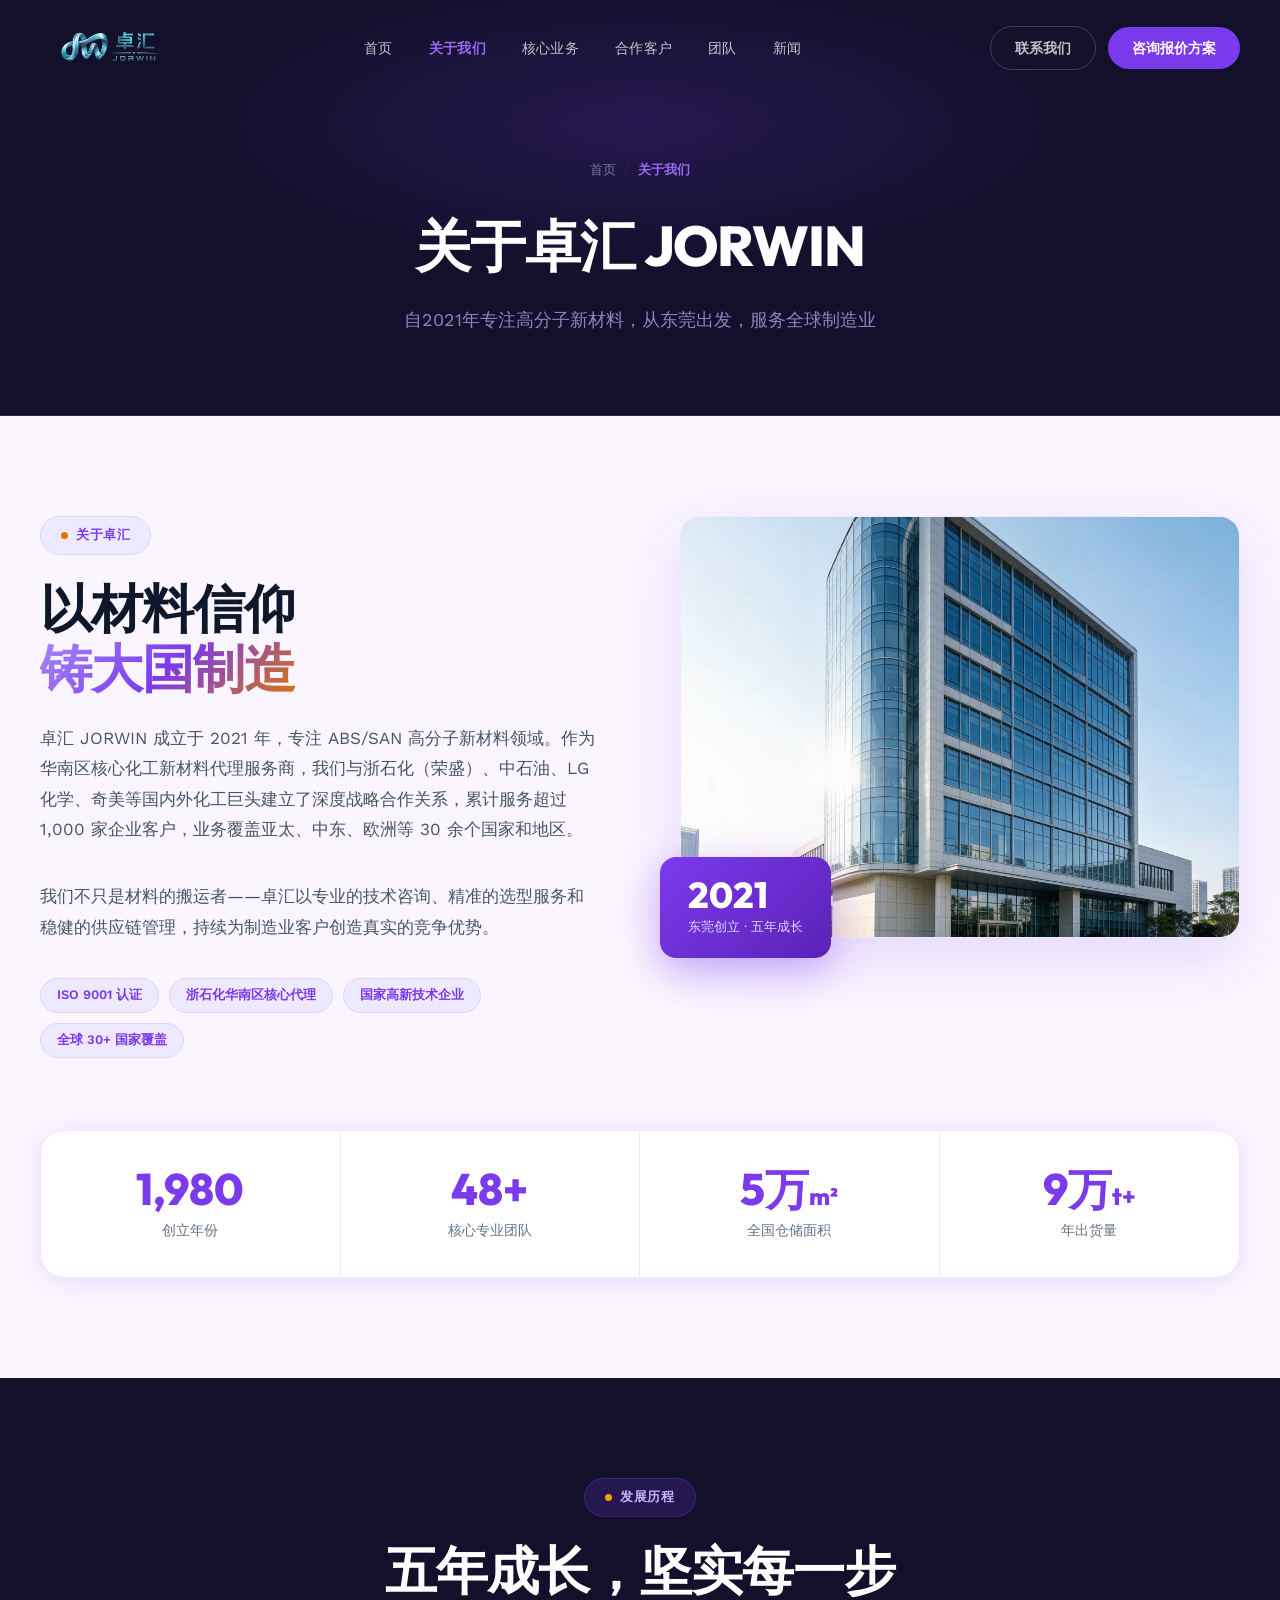
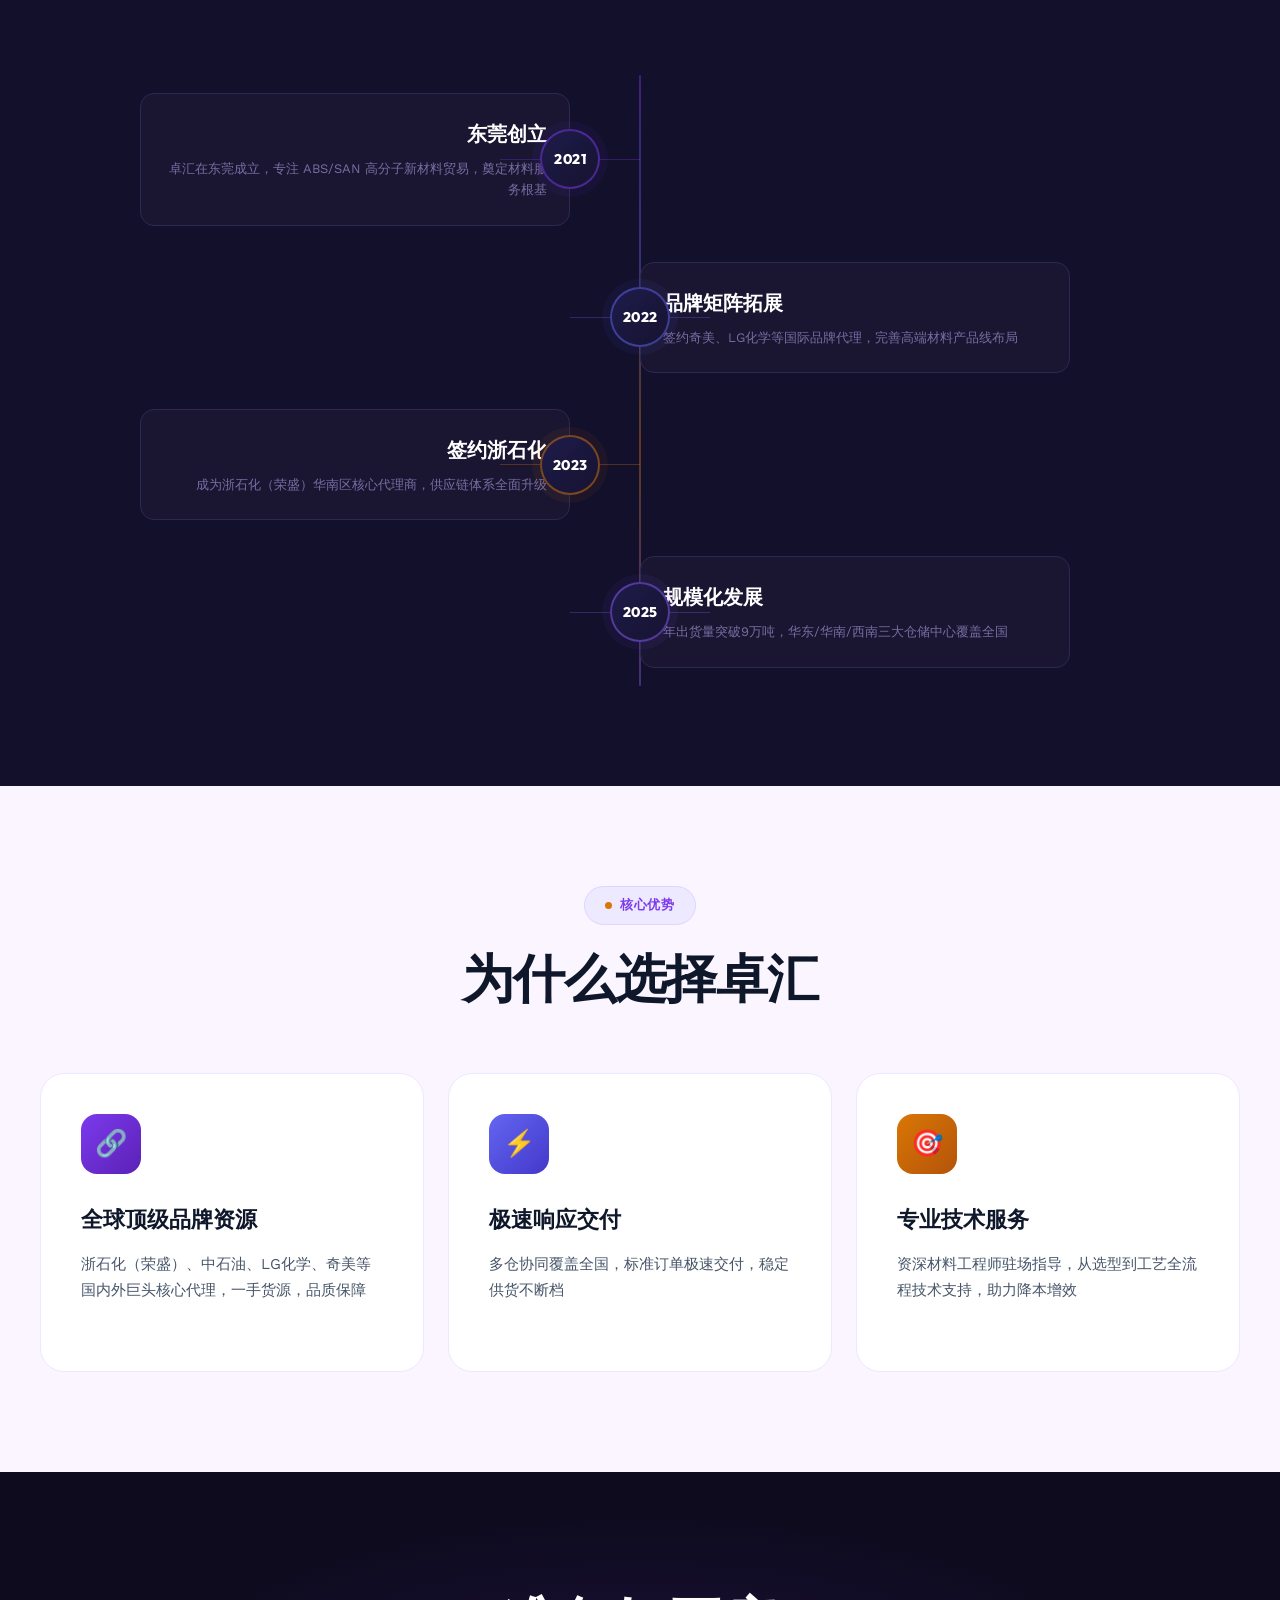
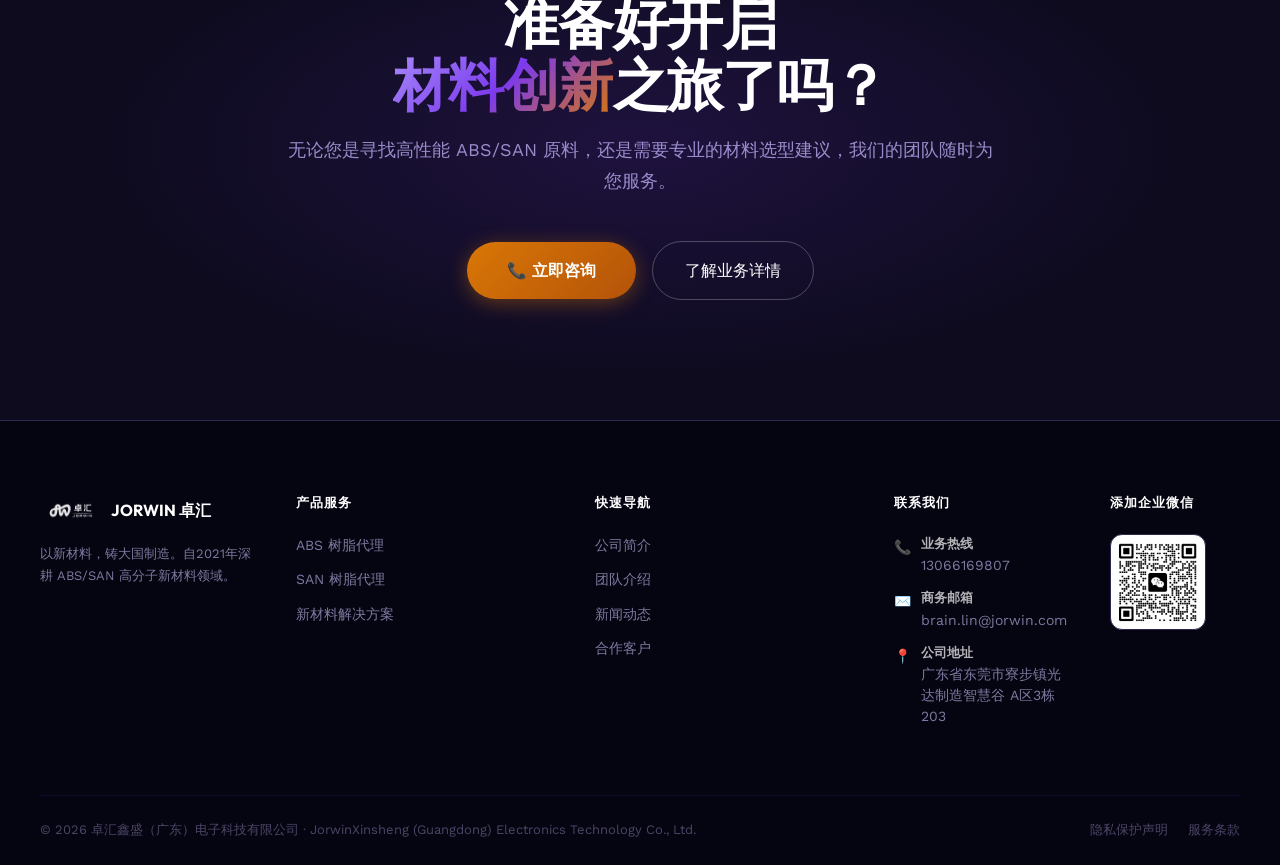
==== commit d71572d2: "fix: 发展历程改为方案B纵向交替时间轴" ====
--- a/about.html
+++ b/about.html
@@ -95,69 +95,77 @@
   </div>
 </section>
 
-<!-- ══════ 发展历程 — 横向编号步进器 ══════ -->
+<!-- ══════ 发展历程 — 纵向交替时间轴 ══════ -->
 <section class="content-dark">
   <div class="container">
     <div class="section-header centered fade-up">
       <div class="section-badge badge-dark"><span class="dot"></span>发展历程</div>
       <h2 class="section-headline dark-headline">五年成长，坚实每一步</h2>
     </div>
-    <div class="timeline-stepper fade-up">
-      <div class="ts-track">
-
-        <!-- Step 01 -->
-        <div class="ts-step">
-          <div class="ts-node-wrap">
-            <div class="ts-node">
-              <span class="ts-num">01</span>
-            </div>
-          </div>
-          <div class="ts-card">
-            <h3 class="ts-card-title">东莞创立</h3>
-            <span class="ts-card-year">2021</span>
-            <p class="ts-card-desc">卓汇在东莞成立，专注 ABS/SAN 高分子新材料贸易，奠定材料服务根基</p>
-          </div>
-        </div>
-
-        <!-- Step 02 -->
-        <div class="ts-step">
-          <div class="ts-node-wrap">
-            <div class="ts-node">
-              <span class="ts-num">02</span>
-            </div>
-          </div>
-          <div class="ts-card">
-            <h3 class="ts-card-title">品牌矩阵拓展</h3>
-            <span class="ts-card-year">2022</span>
-            <p class="ts-card-desc">签约奇美、LG化学等国际品牌代理，完善高端材料产品线布局</p>
-          </div>
-        </div>
-
-        <!-- Step 03 -->
-        <div class="ts-step">
-          <div class="ts-node-wrap">
-            <div class="ts-node">
-              <span class="ts-num">03</span>
-            </div>
-          </div>
-          <div class="ts-card">
-            <h3 class="ts-card-title">签约浙石化</h3>
-            <span class="ts-card-year">2023</span>
-            <p class="ts-card-desc">成为浙石化（荣盛）华南区核心代理商，供应链体系全面升级</p>
-          </div>
-        </div>
-
-        <!-- Step 04 -->
-        <div class="ts-step">
-          <div class="ts-node-wrap">
-            <div class="ts-node">
-              <span class="ts-num">04</span>
-            </div>
-          </div>
-          <div class="ts-card">
-            <h3 class="ts-card-title">规模化发展</h3>
-            <span class="ts-card-year">2025</span>
-            <p class="ts-card-desc">年出货量突破9万吨，华东/华南/西南三大仓储中心覆盖全国</p>
+    <div class="timeline-alt fade-up">
+      <div class="ta-track">
+
+        <!-- 2021 — 左侧 -->
+        <div class="ta-row">
+          <div class="ta-card ta-left">
+            <h3 class="ta-title">东莞创立</h3>
+            <p class="ta-desc">卓汇在东莞成立，专注 ABS/SAN 高分子新材料贸易，奠定材料服务根基</p>
+          </div>
+          <div class="ta-node-col">
+            <div class="ta-line-h"></div>
+            <div class="ta-node">
+              <span class="ta-year">2021</span>
+            </div>
+            <div class="ta-line-h"></div>
+          </div>
+          <div class="ta-spacer"></div>
+        </div>
+
+        <!-- 2022 — 右侧 -->
+        <div class="ta-row ta-reverse">
+          <div class="ta-spacer"></div>
+          <div class="ta-node-col">
+            <div class="ta-line-h"></div>
+            <div class="ta-node">
+              <span class="ta-year">2022</span>
+            </div>
+            <div class="ta-line-h"></div>
+          </div>
+          <div class="ta-card ta-right">
+            <h3 class="ta-title">品牌矩阵拓展</h3>
+            <p class="ta-desc">签约奇美、LG化学等国际品牌代理，完善高端材料产品线布局</p>
+          </div>
+        </div>
+
+        <!-- 2023 — 左侧 -->
+        <div class="ta-row">
+          <div class="ta-card ta-left">
+            <h3 class="ta-title">签约浙石化</h3>
+            <p class="ta-desc">成为浙石化（荣盛）华南区核心代理商，供应链体系全面升级</p>
+          </div>
+          <div class="ta-node-col">
+            <div class="ta-line-h"></div>
+            <div class="ta-node">
+              <span class="ta-year">2023</span>
+            </div>
+            <div class="ta-line-h"></div>
+          </div>
+          <div class="ta-spacer"></div>
+        </div>
+
+        <!-- 2025 — 右侧 -->
+        <div class="ta-row ta-reverse">
+          <div class="ta-spacer"></div>
+          <div class="ta-node-col">
+            <div class="ta-line-h"></div>
+            <div class="ta-node">
+              <span class="ta-year">2025</span>
+            </div>
+            <div class="ta-line-h"></div>
+          </div>
+          <div class="ta-card ta-right">
+            <h3 class="ta-title">规模化发展</h3>
+            <p class="ta-desc">年出货量突破9万吨，华东/华南/西南三大仓储中心覆盖全国</p>
           </div>
         </div>
 
--- a/style.css
+++ b/style.css
@@ -2163,244 +2163,230 @@
   background: rgba(255, 255, 255, 0.12) !important;
 }
 
-/* ── 发展历程 — 横向编号步进器 ── */
-.timeline-stepper {
-  padding: 20px 0 0;
-}
-
-.ts-track {
+/* ── 发展历程 — 纵向交替时间轴 ── */
+.timeline-alt {
+  padding: 10px 0 0;
+}
+
+.ta-track {
   position: relative;
-  display: flex;
-  justify-content: space-between;
-  max-width: 1100px;
+  max-width: 1000px;
   margin: 0 auto;
-  padding: 0 20px;
-}
-
-/* 横向连接线 — 位于节点后方 */
-.ts-track::before {
+  display: flex;
+  flex-direction: column;
+  gap: 0;
+}
+
+/* 中央竖线 */
+.ta-track::before {
   content: '';
   position: absolute;
-  left: calc(10% + 40px);
-  right: calc(10% + 40px);
-  top: 44px;
-  height: 2px;
-  background: linear-gradient(90deg,
+  left: 50%;
+  top: 0;
+  bottom: 0;
+  width: 2px;
+  background: linear-gradient(to bottom,
     #7C3AED 0%,
-    #6366F1 33%,
-    #D97706 66%,
+    #6366F1 30%,
+    #D97706 60%,
     #8B5CF6 100%
   );
+  transform: translateX(-50%);
   border-radius: 1px;
-  opacity: 0.5;
+  opacity: 0.4;
   z-index: 0;
 }
 
-/* 每个步进节点 */
-.ts-step {
+/* 每一行 */
+.ta-row {
+  display: flex;
+  align-items: center;
   position: relative;
-  display: flex;
-  flex-direction: column;
-  align-items: center;
-  flex: 0 0 auto;
-  width: 220px;
   z-index: 1;
-}
-
-/* 节点包裹 — 确保连接线从节点中心穿过 */
-.ts-node-wrap {
+  padding: 18px 0;
+}
+
+/* 三栏布局：卡片 | 节点 | 空白（或反向） */
+.ta-row > * {
+  flex-shrink: 0;
+}
+
+.ta-spacer {
+  width: 50%;
+}
+
+/* 节点列 */
+.ta-node-col {
+  display: flex;
+  align-items: center;
+  flex-shrink: 0;
+  width: 0;
+  justify-content: center;
   position: relative;
   z-index: 2;
-  margin-bottom: 32px;
-}
-
-/* 编号圆形节点 */
-.ts-node {
-  width: 88px;
-  height: 88px;
+}
+
+/* 横向连接线 */
+.ta-line-h {
+  width: 40px;
+  height: 1px;
+  background: rgba(124, 58, 237, 0.3);
+  flex-shrink: 0;
+}
+
+.ta-row:nth-child(2) .ta-line-h { background: rgba(99, 102, 241, 0.3); }
+.ta-row:nth-child(3) .ta-line-h { background: rgba(217, 119, 6, 0.3); }
+.ta-row:nth-child(4) .ta-line-h { background: rgba(139, 92, 246, 0.3); }
+
+/* 年份圆形节点 */
+.ta-node {
+  width: 60px;
+  height: 60px;
   border-radius: 50%;
-  background: linear-gradient(135deg, #1E1B4B 0%, #161330 100%);
-  border: 3px solid rgba(124, 58, 237, 0.25);
+  background: linear-gradient(135deg, #1E1B4B, #161330);
+  border: 2.5px solid rgba(124, 58, 237, 0.5);
   display: flex;
   align-items: center;
   justify-content: center;
-  box-shadow: 0 0 0 10px rgba(124, 58, 237, 0.06);
+  box-shadow: 0 0 0 8px rgba(124, 58, 237, 0.06);
   transition: all 0.4s cubic-bezier(0.16, 1, 0.3, 1);
-}
-
-.ts-step:nth-child(2) .ts-node {
-  border-color: rgba(99, 102, 241, 0.25);
-  box-shadow: 0 0 0 10px rgba(99, 102, 241, 0.06);
-}
-.ts-step:nth-child(3) .ts-node {
-  border-color: rgba(217, 119, 6, 0.25);
-  box-shadow: 0 0 0 10px rgba(217, 119, 6, 0.06);
-}
-.ts-step:nth-child(4) .ts-node {
-  border-color: rgba(139, 92, 246, 0.25);
-  box-shadow: 0 0 0 10px rgba(139, 92, 246, 0.06);
-}
-
-/* 编号数字 */
-.ts-num {
+  flex-shrink: 0;
+}
+
+.ta-row:nth-child(2) .ta-node {
+  border-color: rgba(99, 102, 241, 0.5);
+  box-shadow: 0 0 0 8px rgba(99, 102, 241, 0.06);
+}
+.ta-row:nth-child(3) .ta-node {
+  border-color: rgba(217, 119, 6, 0.5);
+  box-shadow: 0 0 0 8px rgba(217, 119, 6, 0.06);
+}
+.ta-row:nth-child(4) .ta-node {
+  border-color: rgba(139, 92, 246, 0.5);
+  box-shadow: 0 0 0 8px rgba(139, 92, 246, 0.06);
+}
+
+/* 年份数字 */
+.ta-year {
   font-family: var(--font-head);
-  font-size: 32px;
+  font-size: 14px;
   font-weight: 800;
-  background: linear-gradient(135deg, #A78BFA, #7C3AED);
-  -webkit-background-clip: text;
-  -webkit-text-fill-color: transparent;
-  background-clip: text;
-  letter-spacing: -1px;
-}
-
-.ts-step:nth-child(2) .ts-num {
-  background: linear-gradient(135deg, #A5B4FC, #6366F1);
-  -webkit-background-clip: text;
-  -webkit-text-fill-color: transparent;
-  background-clip: text;
-}
-.ts-step:nth-child(3) .ts-num {
-  background: linear-gradient(135deg, #FCD34D, #D97706);
-  -webkit-background-clip: text;
-  -webkit-text-fill-color: transparent;
-  background-clip: text;
-}
-.ts-step:nth-child(4) .ts-num {
-  background: linear-gradient(135deg, #C4B5FD, #8B5CF6);
-  -webkit-background-clip: text;
-  -webkit-text-fill-color: transparent;
-  background-clip: text;
-}
-
-/* 节点 Hover */
-.ts-step:hover .ts-node {
-  transform: scale(1.08);
-  border-color: #7C3AED;
-  box-shadow: 0 0 0 14px rgba(124, 58, 237, 0.15), 0 0 40px rgba(124, 58, 237, 0.25);
-}
-
-.ts-step:nth-child(2):hover .ts-node {
-  border-color: #6366F1;
-  box-shadow: 0 0 0 14px rgba(99, 102, 241, 0.15), 0 0 40px rgba(99, 102, 241, 0.25);
-}
-.ts-step:nth-child(3):hover .ts-node {
-  border-color: #D97706;
-  box-shadow: 0 0 0 14px rgba(217, 119, 6, 0.15), 0 0 40px rgba(217, 119, 6, 0.2);
-}
-.ts-step:nth-child(4):hover .ts-node {
-  border-color: #8B5CF6;
-  box-shadow: 0 0 0 14px rgba(139, 92, 246, 0.15), 0 0 40px rgba(139, 92, 246, 0.25);
-}
-
-/* 下方卡片 */
-.ts-card {
-  width: 100%;
+  color: #fff;
+  letter-spacing: 0.5px;
+}
+
+/* 卡片 — 50% 宽度 */
+.ta-card {
+  width: calc(50% - 70px);
   background: var(--dark-card);
   border: 1px solid var(--dark-border);
-  border-radius: 16px;
-  padding: 24px 20px;
-  text-align: center;
+  border-radius: 14px;
+  padding: 24px 22px;
   transition: all 0.4s cubic-bezier(0.16, 1, 0.3, 1);
 }
 
-.ts-card:hover {
+/* 左侧卡片的特色处理 */
+.ta-left {
+  text-align: right;
+  margin-right: 0;
+}
+
+/* 右侧卡片 */
+.ta-right {
+  margin-left: 0;
+}
+
+.ta-card:hover {
   border-color: rgba(124, 58, 237, 0.35);
-  transform: translateY(-6px);
-  box-shadow: 0 12px 40px rgba(0, 0, 0, 0.3);
-}
-
-.ts-step:nth-child(2) .ts-card:hover { border-color: rgba(99, 102, 241, 0.35); }
-.ts-step:nth-child(3) .ts-card:hover { border-color: rgba(217, 119, 6, 0.35); }
-.ts-step:nth-child(4) .ts-card:hover { border-color: rgba(139, 92, 246, 0.35); }
-
-.ts-card-title {
+  transform: translateY(-4px);
+  box-shadow: 0 12px 36px rgba(0, 0, 0, 0.3);
+}
+
+.ta-row:nth-child(2) .ta-card:hover { border-color: rgba(99, 102, 241, 0.35); }
+.ta-row:nth-child(3) .ta-card:hover { border-color: rgba(217, 119, 6, 0.35); }
+.ta-row:nth-child(4) .ta-card:hover { border-color: rgba(139, 92, 246, 0.35); }
+
+/* 节点 Hover */
+.ta-row:hover .ta-node {
+  transform: scale(1.12);
+  border-color: #7C3AED;
+  box-shadow: 0 0 0 12px rgba(124, 58, 237, 0.15), 0 0 30px rgba(124, 58, 237, 0.25);
+}
+
+.ta-row:nth-child(2):hover .ta-node {
+  border-color: #6366F1;
+  box-shadow: 0 0 0 12px rgba(99, 102, 241, 0.15), 0 0 30px rgba(99, 102, 241, 0.25);
+}
+.ta-row:nth-child(3):hover .ta-node {
+  border-color: #D97706;
+  box-shadow: 0 0 0 12px rgba(217, 119, 6, 0.15), 0 0 30px rgba(217, 119, 6, 0.18);
+}
+.ta-row:nth-child(4):hover .ta-node {
+  border-color: #8B5CF6;
+  box-shadow: 0 0 0 12px rgba(139, 92, 246, 0.15), 0 0 30px rgba(139, 92, 246, 0.25);
+}
+
+.ta-title {
   font-family: var(--font-head);
   font-size: 20px;
   font-weight: 700;
   color: var(--text-white);
-  margin-bottom: 4px;
-}
-
-.ts-card-year {
-  display: inline-block;
-  font-size: 12px;
-  font-weight: 700;
-  color: #A78BFA;
-  background: rgba(124, 58, 237, 0.12);
-  padding: 2px 12px;
-  border-radius: 9999px;
-  margin-bottom: 12px;
-  letter-spacing: 0.5px;
-}
-
-.ts-step:nth-child(2) .ts-card-year { color: #A5B4FC; background: rgba(99, 102, 241, 0.12); }
-.ts-step:nth-child(3) .ts-card-year { color: #FCD34D; background: rgba(217, 119, 6, 0.12); }
-.ts-step:nth-child(4) .ts-card-year { color: #C4B5FD; background: rgba(139, 92, 246, 0.12); }
-
-.ts-card-desc {
+  margin-bottom: 8px;
+}
+
+.ta-desc {
   font-size: 13px;
   line-height: 1.65;
   color: rgba(196, 181, 253, 0.55);
   margin: 0;
 }
 
-/* 响应式：≤768px 切换为纵向 */
+/* 响应式：≤768px 全部右对齐 */
 @media (max-width: 768px) {
-  .ts-track {
-    flex-direction: column;
-    align-items: flex-start;
-    padding-left: 60px;
-    gap: 0;
+  .ta-track::before {
+    left: 30px;
+    transform: none;
   }
 
-  .ts-track::before {
-    left: 44px;
-    right: auto;
-    top: 20px;
-    bottom: 20px;
-    width: 2px;
-    height: auto;
-    background: linear-gradient(to bottom, #7C3AED, #6366F1, #D97706, #8B5CF6);
+  .ta-row {
+    padding: 12px 0 12px 60px;
   }
 
-  .ts-step {
-    flex-direction: row;
+  .ta-spacer {
+    display: none;
+  }
+
+  .ta-card {
     width: 100%;
-    gap: 20px;
-    margin-bottom: 36px;
-    align-items: flex-start;
+    text-align: left !important;
   }
 
-  .ts-step:last-child {
-    margin-bottom: 0;
+  .ta-node-col {
+    position: absolute;
+    left: 0;
+    width: 60px;
+    justify-content: center;
   }
 
-  .ts-node-wrap {
-    margin-bottom: 0;
-    flex-shrink: 0;
+  .ta-line-h {
+    width: 24px;
   }
 
-  .ts-node {
-    width: 56px;
-    height: 56px;
-    box-shadow: 0 0 0 6px rgba(124, 58, 237, 0.06);
+  .ta-node {
+    width: 48px;
+    height: 48px;
+    box-shadow: 0 0 0 5px rgba(124, 58, 237, 0.06);
   }
 
-  .ts-num {
-    font-size: 22px;
+  .ta-year {
+    font-size: 12px;
   }
 
-  .ts-card {
-    flex: 1;
-    text-align: left;
-    padding: 18px 16px;
-  }
-
-  .ts-card-title {
+  .ta-title {
     font-size: 17px;
   }
 
-  .ts-card-desc {
+  .ta-desc {
     font-size: 12px;
   }
 }
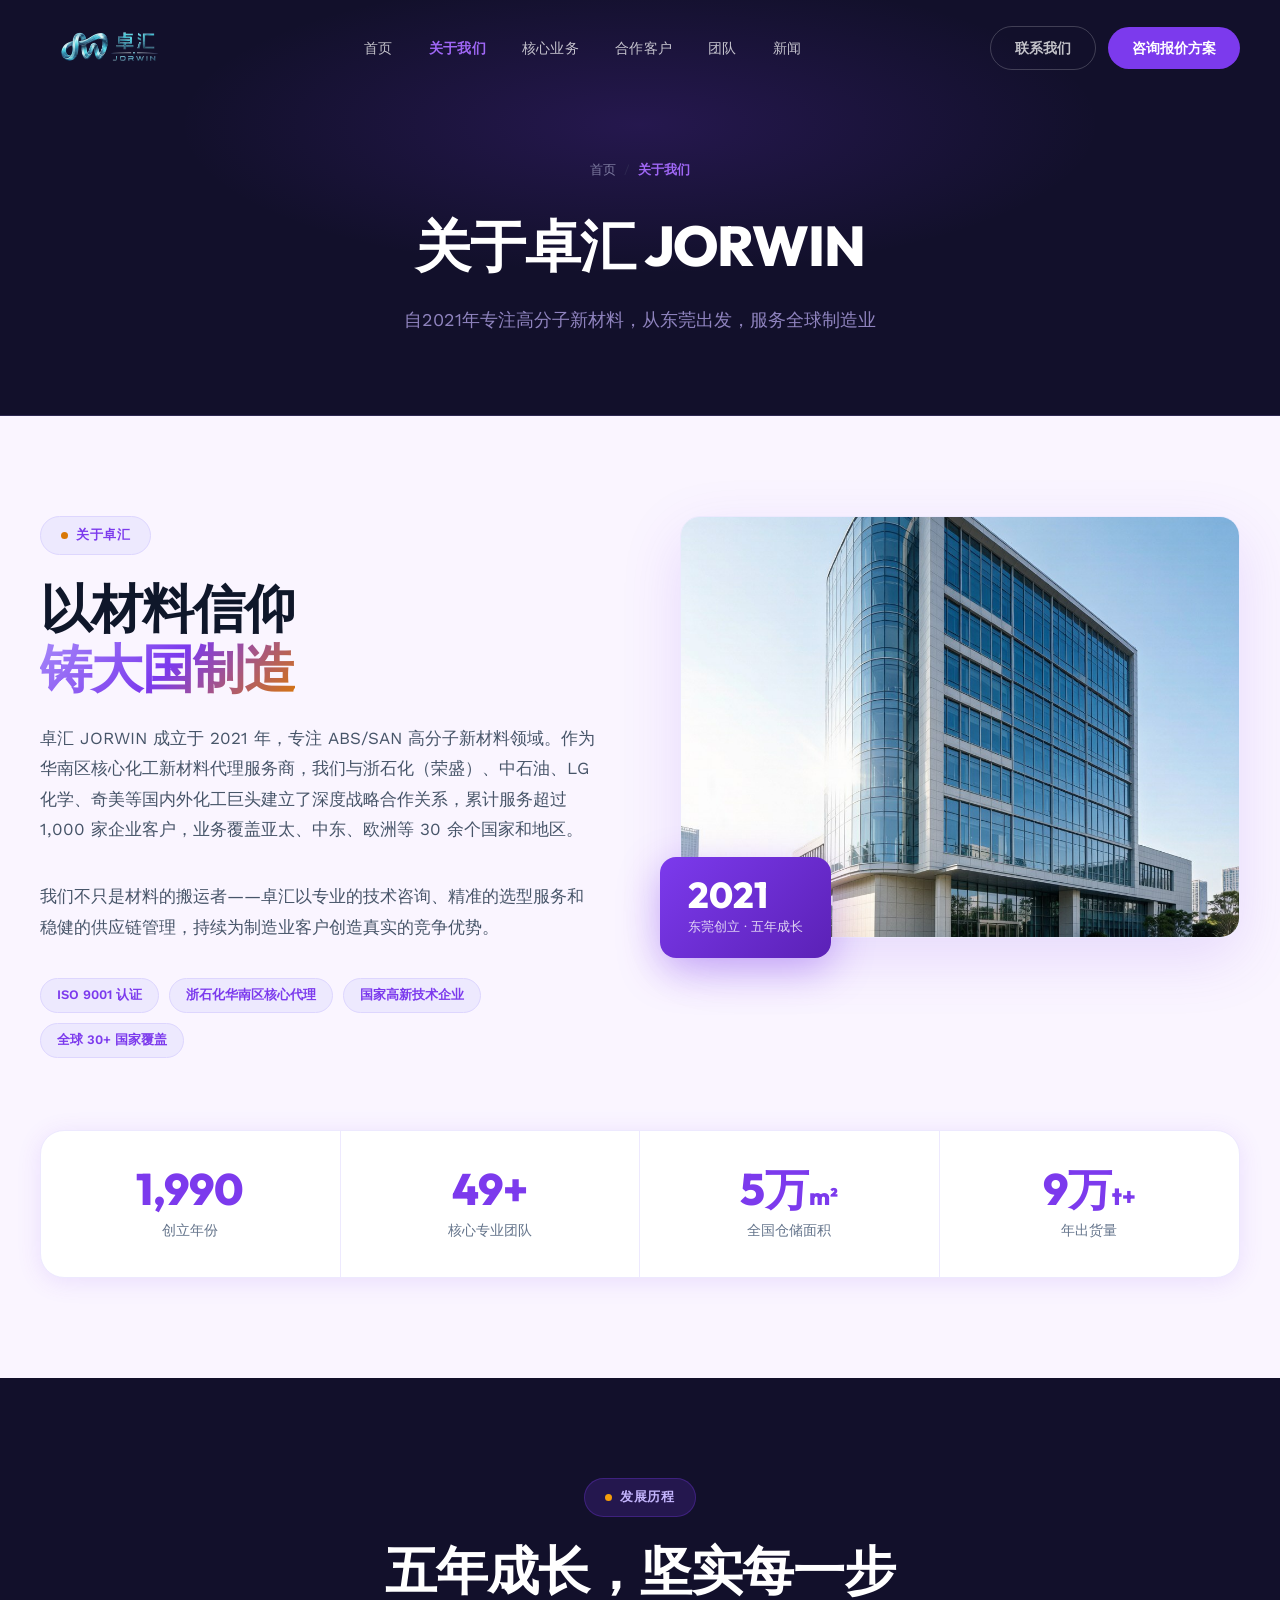
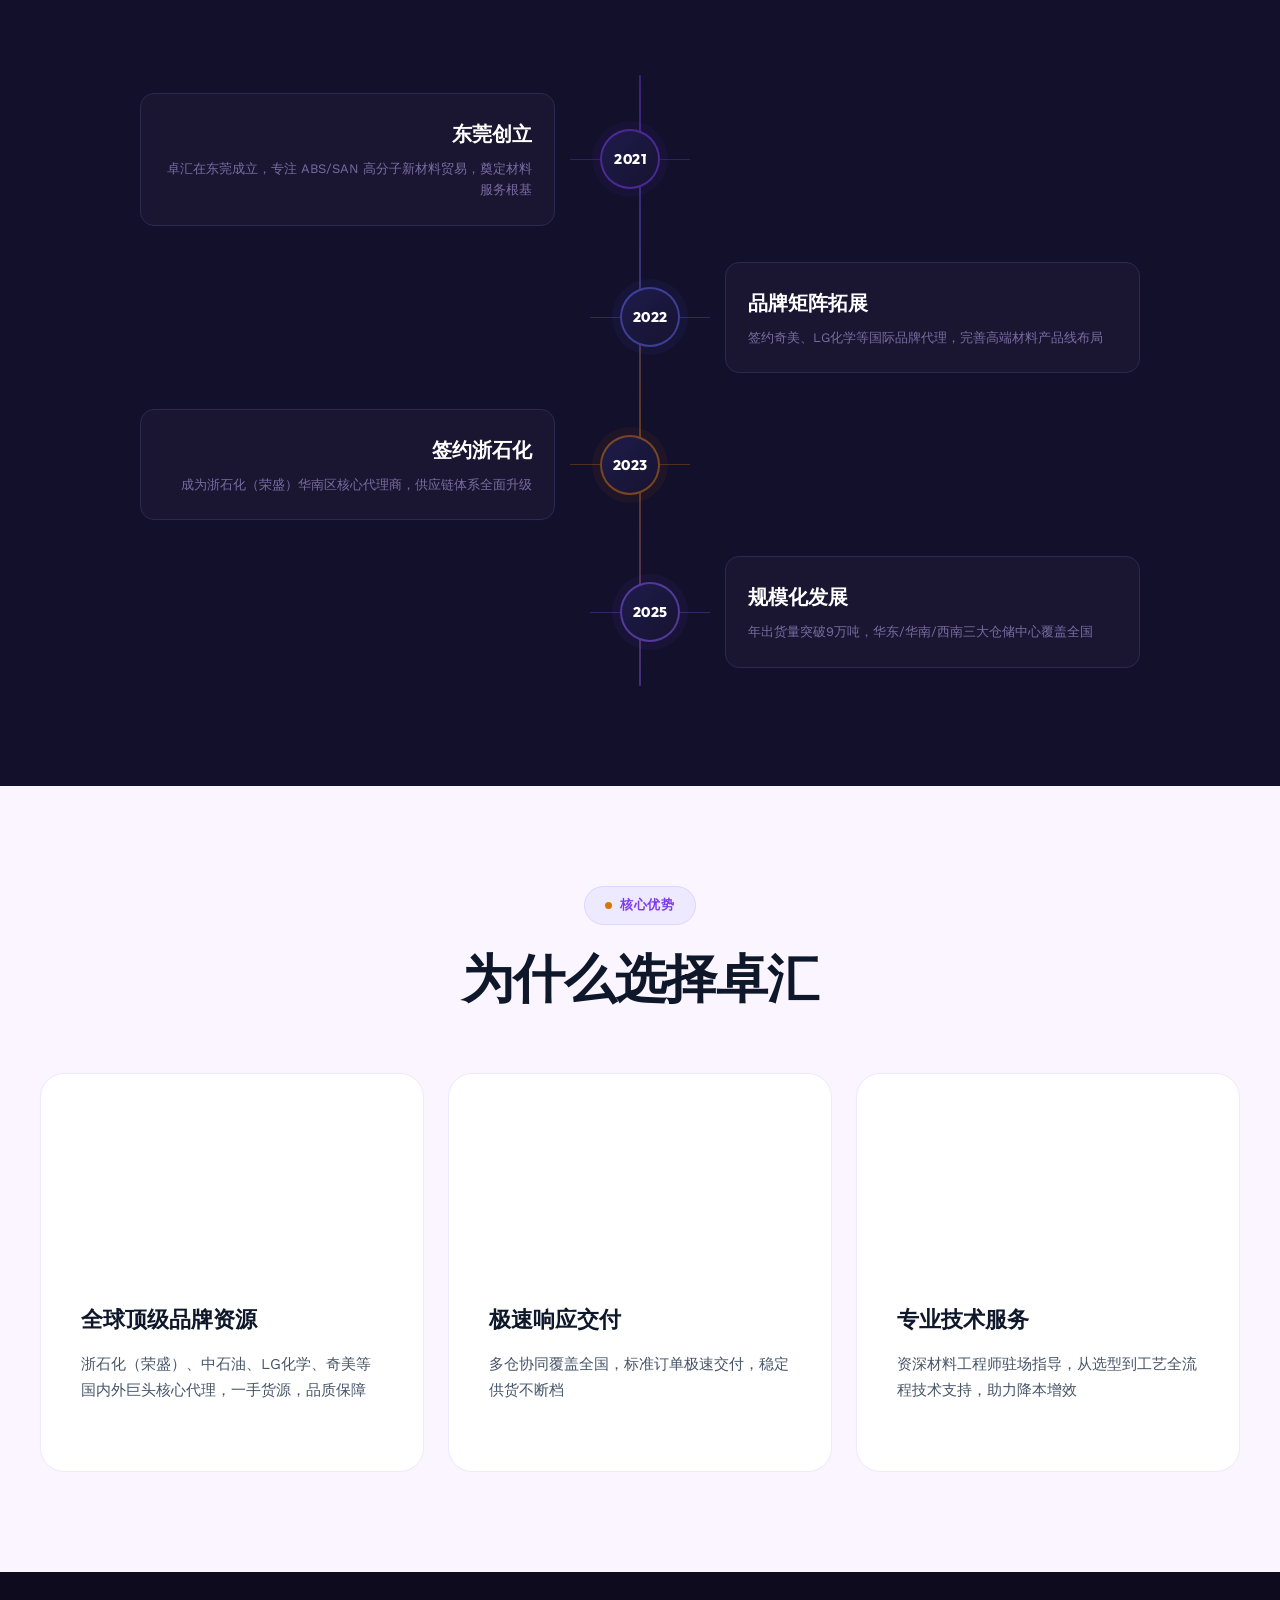
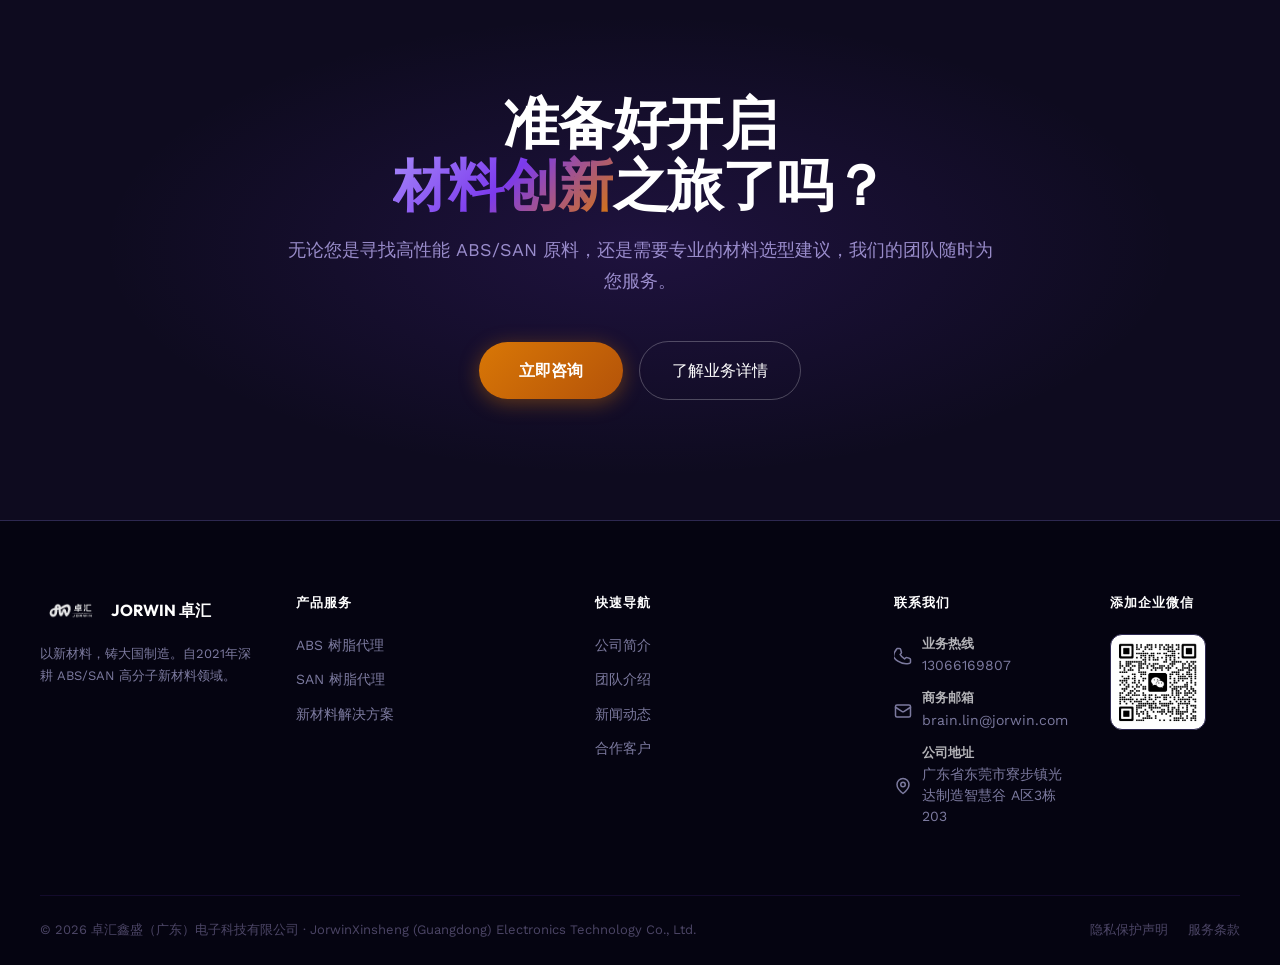
==== commit 397531c6: "综合优化: 移除全站emoji→SVG图标, 修复KPI数据冗余, 降低数据表述, 添加OG标签/动态版权/aria属性/Hero CSS降级, 清理废弃资源文件" ====
--- a/about.html
+++ b/about.html
@@ -7,6 +7,16 @@
   <meta name="description" content="卓汇JORWIN成立于2021年，专注ABS/SAN高分子新材料领域。华南区核心新材料代理服务商，与浙石化、中石油、LG化学等巨头战略合作。">
   <link rel="stylesheet" href="style.css">
   <link rel="icon" type="image/png" href="assets/images/logo.png">
+  <meta property="og:title" content="关于卓汇 — 新材料赋能中国制造">
+  <meta property="og:description" content="2021年创立于东莞，专注高分子新材料领域，成长为华南领先的 ABS/SAN 综合服务商。">
+  <meta property="og:type" content="website">
+  <meta property="og:site_name" content="卓汇 JORWIN">
+  <meta property="og:locale" content="zh_CN">
+  <meta property="og:image" content="https://ceshi-vert.vercel.app/assets/og-image.png">
+  <meta property="og:image:width" content="1200">
+  <meta property="og:image:height" content="630">
+  <meta name="twitter:card" content="summary_large_image">
+  <meta name="twitter:image" content="https://ceshi-vert.vercel.app/assets/og-image.png">
 </head>
 <body>
 
@@ -183,17 +193,17 @@
     </div>
     <div class="biz-cards fade-up" style="grid-template-columns: repeat(3,1fr);">
       <div class="biz-card" style="background:#fff;border-color:#EDE9FE;">
-        <div class="biz-icon biz-icon-1">🔗</div>
+        <div class="biz-icon biz-icon-1"><svg width="22" height="22" viewBox="0 0 24 24" fill="none" stroke="currentColor" stroke-width="2" stroke-linecap="round" stroke-linejoin="round"><path d="M10 13a5 5 0 0 0 7.54.54l3-3a5 5 0 0 0-7.07-7.07l-1.72 1.71"/><path d="M14 11a5 5 0 0 0-7.54-.54l-3 3a5 5 0 0 0 7.07 7.07l1.71-1.71"/></svg></div>
         <div class="biz-card-title" style="color:#0F172A;">全球顶级品牌资源</div>
         <div class="biz-card-desc" style="color:#475569;">浙石化（荣盛）、中石油、LG化学、奇美等国内外巨头核心代理，一手货源，品质保障</div>
       </div>
       <div class="biz-card" style="background:#fff;border-color:#EDE9FE;">
-        <div class="biz-icon biz-icon-2">⚡</div>
+        <div class="biz-icon biz-icon-2"><svg width="22" height="22" viewBox="0 0 24 24" fill="none" stroke="currentColor" stroke-width="2" stroke-linecap="round" stroke-linejoin="round"><polygon points="13 2 3 14 12 14 11 22 21 10 12 10 13 2"/></svg></div>
         <div class="biz-card-title" style="color:#0F172A;">极速响应交付</div>
         <div class="biz-card-desc" style="color:#475569;">多仓协同覆盖全国，标准订单极速交付，稳定供货不断档</div>
       </div>
       <div class="biz-card" style="background:#fff;border-color:#EDE9FE;">
-        <div class="biz-icon biz-icon-3">🎯</div>
+        <div class="biz-icon biz-icon-3"><svg width="22" height="22" viewBox="0 0 24 24" fill="none" stroke="currentColor" stroke-width="2" stroke-linecap="round" stroke-linejoin="round"><circle cx="12" cy="12" r="10"/><circle cx="12" cy="12" r="6"/><circle cx="12" cy="12" r="2"/></svg></div>
         <div class="biz-card-title" style="color:#0F172A;">专业技术服务</div>
         <div class="biz-card-desc" style="color:#475569;">资深材料工程师驻场指导，从选型到工艺全流程技术支持，助力降本增效</div>
       </div>
@@ -208,7 +218,7 @@
       <h2 class="cta-headline">准备好开启<br><span class="gradient-text">材料创新</span>之旅了吗？</h2>
       <p class="cta-sub">无论您是寻找高性能 ABS/SAN 原料，还是需要专业的材料选型建议，我们的团队随时为您服务。</p>
       <div class="cta-actions">
-        <a href="contact.html" class="btn-amber">📞 立即咨询</a>
+        <a href="contact.html" class="btn-amber">立即咨询</a>
         <a href="business.html" class="btn-secondary" style="border-color:rgba(255,255,255,0.25);color:#fff;">了解业务详情</a>
       </div>
     </div>
@@ -245,15 +255,15 @@
       <div class="footer-col">
         <div class="footer-col-title">联系我们</div>
         <div class="footer-contact-item">
-          <span class="footer-contact-icon">📞</span>
+          <span class="footer-contact-icon footer-icon-svg"><svg width="18" height="18" viewBox="0 0 24 24" fill="none" stroke="currentColor" stroke-width="2" stroke-linecap="round" stroke-linejoin="round"><path d="M22 16.92v3a2 2 0 0 1-2.18 2A19.79 19.79 0 0 1 5.19 18.85a19.5 19.5 0 0 1-6-6A19.79 19.79 0 0 1 4.11 2h3a2 2 0 0 1 2 1.72 12.84 12.84 0 0 0 .7 2.81 2 2 0 0 1-.45 2.11L8.09 9.91a16 16 0 0 0 6 6l1.27-1.27a2 2 0 0 1 2.11-.45 12.84 12.84 0 0 0 2.81.7A2 2 0 0 1 22 16.92z"/></svg></span>
           <div class="footer-contact-text"><strong>业务热线</strong>13066169807</div>
         </div>
         <div class="footer-contact-item">
-          <span class="footer-contact-icon">✉️</span>
+          <span class="footer-contact-icon footer-icon-svg"><svg width="18" height="18" viewBox="0 0 24 24" fill="none" stroke="currentColor" stroke-width="2" stroke-linecap="round" stroke-linejoin="round"><rect x="2" y="4" width="20" height="16" rx="2"/><path d="m22 7-8.97 5.7a1.94 1.94 0 0 1-2.06 0L2 7"/></svg></span>
           <div class="footer-contact-text"><strong>商务邮箱</strong>brain.lin@jorwin.com</div>
         </div>
         <div class="footer-contact-item">
-          <span class="footer-contact-icon">📍</span>
+          <span class="footer-contact-icon footer-icon-svg"><svg width="18" height="18" viewBox="0 0 24 24" fill="none" stroke="currentColor" stroke-width="2" stroke-linecap="round" stroke-linejoin="round"><path d="M20 10c0 6-8 12-8 12s-8-6-8-12a8 8 0 0 1 16 0Z"/><circle cx="12" cy="10" r="3"/></svg></span>
           <div class="footer-contact-text"><strong>公司地址</strong>广东省东莞市寮步镇光达制造智慧谷 A区3栋203</div>
         </div>
       </div>
@@ -265,7 +275,7 @@
       </div>
         </div>
     <div class="footer-bottom">
-      <div class="footer-copyright">© 2026 卓汇鑫盛（广东）电子科技有限公司 · JorwinXinsheng (Guangdong) Electronics Technology Co., Ltd.</div>
+      <div class="footer-copyright">© <span id="copyright-year"></span> 卓汇鑫盛（广东）电子科技有限公司 · JorwinXinsheng (Guangdong) Electronics Technology Co., Ltd.</div>
       <div class="footer-legal">
         <a href="privacy.html" class="footer-legal-item">隐私保护声明</a><a href="terms.html" class="footer-legal-item">服务条款</a>
       </div>
@@ -274,5 +284,6 @@
 </footer>
 
 <script src="script.js"></script>
+<script>document.getElementById("copyright-year")&&(document.getElementById("copyright-year").textContent=new Date().getFullYear())</script>
 </body>
 </html>
--- a/style.css
+++ b/style.css
@@ -445,6 +445,8 @@
   overflow: hidden;
   position: relative;
   box-shadow: 0 24px 80px rgba(0, 0, 0, 0.5), 0 0 0 1px rgba(124, 58, 237, 0.3);
+  /* ⬇ 图片加载失败时的纯CSS降级背景 */
+  background: linear-gradient(135deg, #1E1B4B 0%, #312E81 40%, #5B21B6 75%, #7C3AED 100%);
 }
 
 .hero-img-frame img {
@@ -452,6 +454,9 @@
   height: 420px;
   object-fit: cover;
   object-position: center;
+  /* 图片覆盖在降级背景之上 */
+  position: relative;
+  z-index: 1;
 }
 
 .hero-img-overlay {
@@ -808,19 +813,22 @@
 }
 
 .biz-icon {
-  width: 60px;
-  height: 60px;
-  border-radius: 16px;
-  display: flex;
-  align-items: center;
-  justify-content: center;
-  margin-bottom: 28px;
-  font-size: 26px;
-}
-
-.biz-icon-1 { background: linear-gradient(135deg, #7C3AED 0%, #5B21B6 100%); }
-.biz-icon-2 { background: linear-gradient(135deg, #6366F1 0%, #4338CA 100%); }
-.biz-icon-3 { background: linear-gradient(135deg, #D97706 0%, #B45309 100%); }
+  width: calc(100% + 80px);
+  height: 200px;
+  border-radius: var(--radius-lg) var(--radius-lg) 0 0;
+  overflow: hidden;
+  margin: -40px 0 28px -40px;
+  background: transparent;
+  border: none;
+  display: block;
+}
+
+.biz-img {
+  width: 100%;
+  height: 100%;
+  object-fit: cover;
+  display: block;
+}
 
 .biz-card-title {
   font-family: var(--font-head);
@@ -1557,7 +1565,7 @@
 
 /* Brand Card */
 .brand-card {
-  width: 240px;
+  width: 200px;
   flex-shrink: 0;
   background: #fff;
   border: 1px solid #EDE9FE;
@@ -1677,6 +1685,12 @@
   font-size: 14px;
   flex-shrink: 0;
   margin-top: 2px;
+}
+
+.footer-icon-svg {
+  display: inline-flex;
+  align-items: center;
+  color: var(--text-muted);
 }
 
 .footer-contact-text {
@@ -1910,6 +1924,46 @@
 .explore-icon.ei-team     { background: linear-gradient(135deg, #06B6D4, #0891B2); }
 .explore-icon.ei-news     { background: linear-gradient(135deg, #F59E0B, #D97706); }
 .explore-icon.ei-contact  { background: linear-gradient(135deg, #10B981, #059669); }
+
+/* ── Explore icon SVG override ── */
+.explore-icon svg {
+  color: #fff;
+}
+
+/* ── Resource card icons (business.html) ── */
+.res-icon {
+  display: flex;
+  align-items: center;
+  justify-content: flex-start;
+  margin-bottom: 14px;
+  color: var(--purple);
+}
+
+/* ── Culture icons (team.html) ── */
+.culture-icon {
+  display: flex;
+  align-items: center;
+  justify-content: center;
+  margin-bottom: 16px;
+  color: var(--purple-light);
+}
+
+/* ── Check items (contact.html) ── */
+.check-item {
+  display: inline-flex;
+  align-items: center;
+  gap: 6px;
+}
+
+/* ── Modal success icon (contact.html) ── */
+.modal-success-icon {
+  display: flex;
+  align-items: center;
+  justify-content: center;
+  font-size: 48px;
+  margin-bottom: 16px;
+  color: #10B981;
+}
 
 .explore-card-title {
   font-family: var(--font-head);
@@ -2207,12 +2261,13 @@
 }
 
 /* 三栏布局：卡片 | 节点 | 空白（或反向） */
-.ta-row > * {
+.ta-row > :not(.ta-spacer) {
   flex-shrink: 0;
 }
 
 .ta-spacer {
-  width: 50%;
+  flex: 1;
+  min-width: 0;
 }
 
 /* 节点列 */
@@ -2220,7 +2275,7 @@
   display: flex;
   align-items: center;
   flex-shrink: 0;
-  width: 0;
+  width: 130px;
   justify-content: center;
   position: relative;
   z-index: 2;
@@ -2228,7 +2283,7 @@
 
 /* 横向连接线 */
 .ta-line-h {
-  width: 40px;
+  width: 30px;
   height: 1px;
   background: rgba(124, 58, 237, 0.3);
   flex-shrink: 0;
@@ -2275,9 +2330,9 @@
   letter-spacing: 0.5px;
 }
 
-/* 卡片 — 50% 宽度 */
+/* 卡片 — 50% 宽度减去节点列一半 */
 .ta-card {
-  width: calc(50% - 70px);
+  width: calc(50% - 85px);
   background: var(--dark-card);
   border: 1px solid var(--dark-border);
   border-radius: 14px;
@@ -2288,12 +2343,12 @@
 /* 左侧卡片的特色处理 */
 .ta-left {
   text-align: right;
-  margin-right: 0;
+  margin-right: 10px;
 }
 
 /* 右侧卡片 */
 .ta-right {
-  margin-left: 0;
+  margin-left: 10px;
 }
 
 .ta-card:hover {
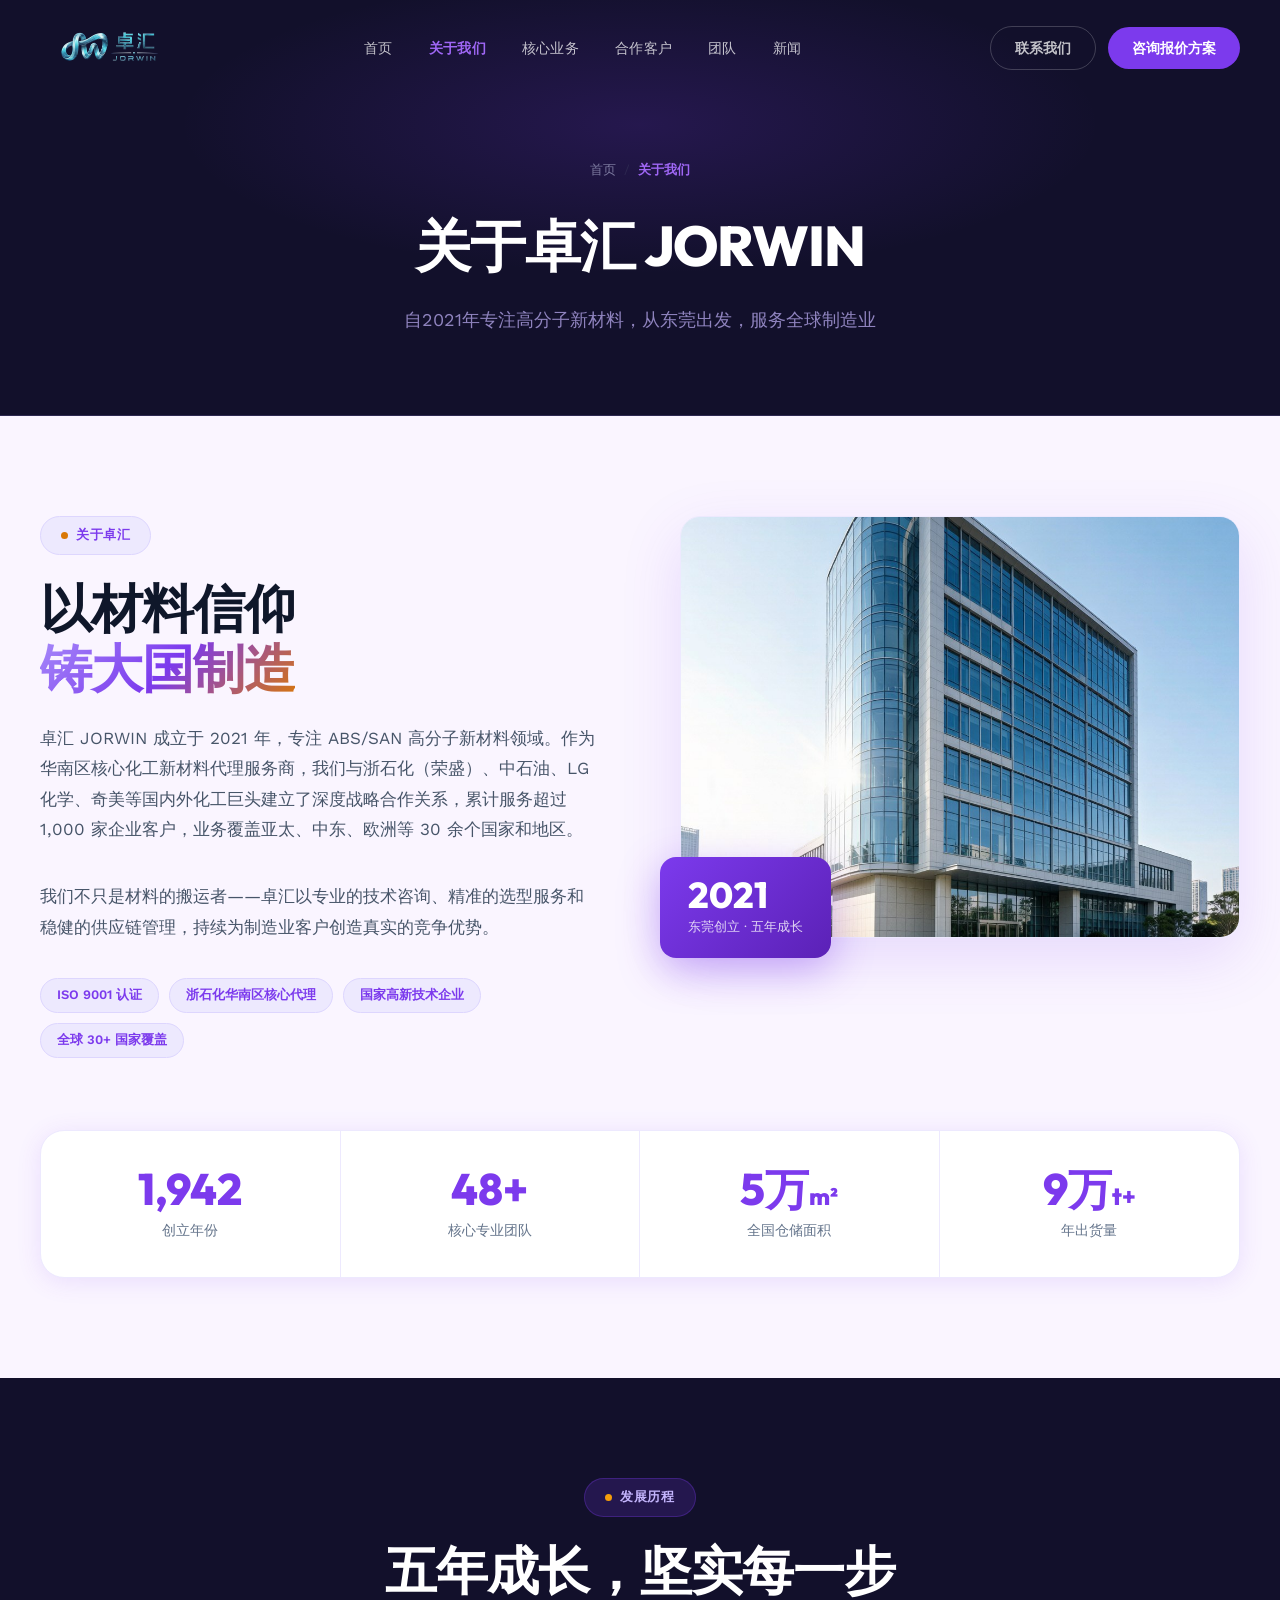
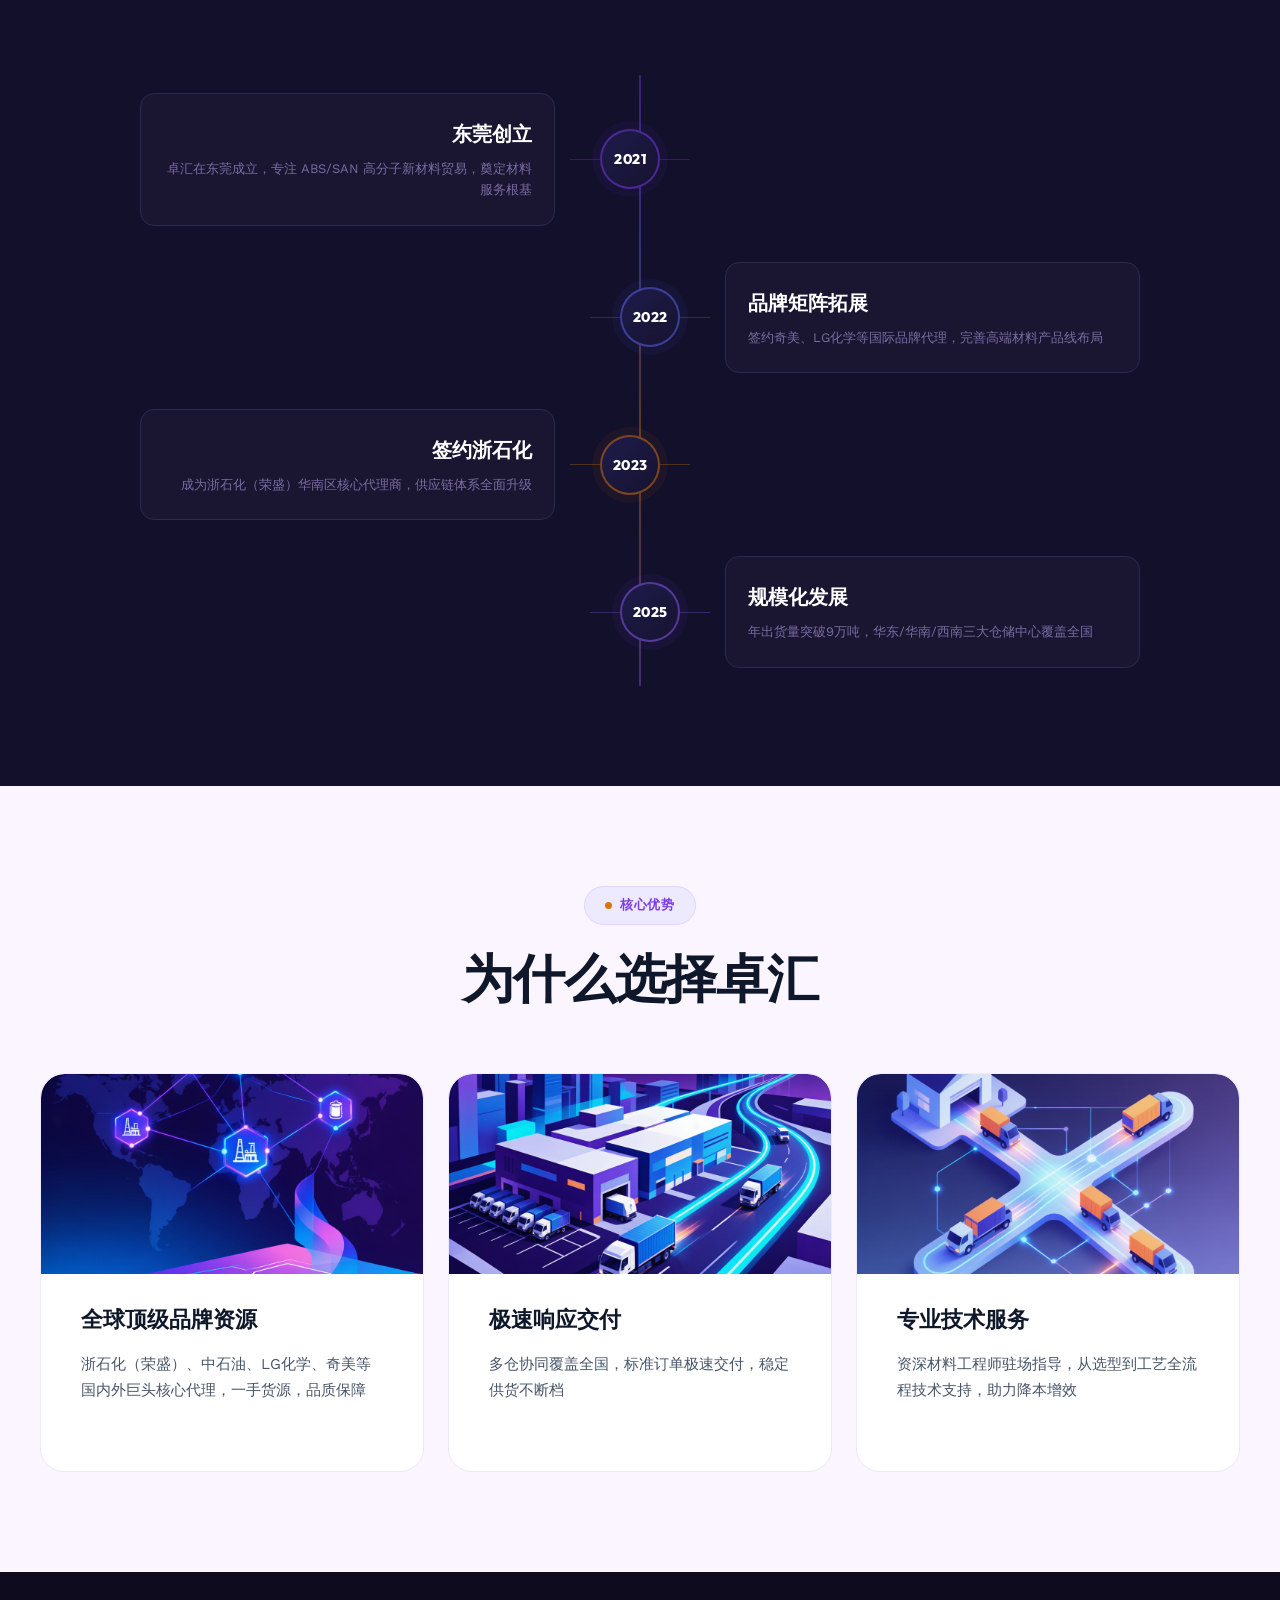
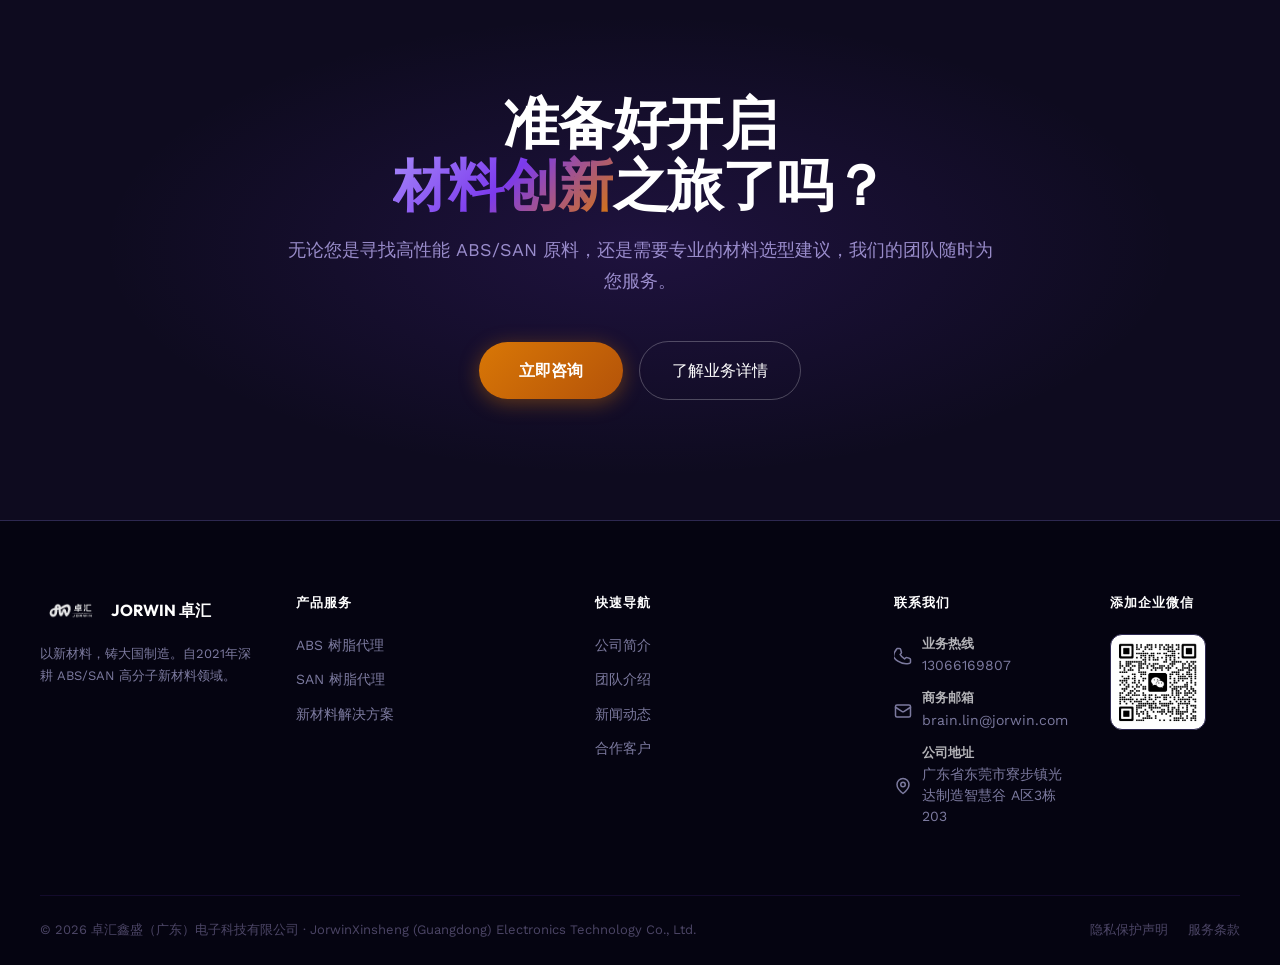
==== commit 6bd308a8: "新增核心优势+团队卡片AI配图, 修复产品资源图标居中" ====
--- a/about.html
+++ b/about.html
@@ -193,17 +193,17 @@
     </div>
     <div class="biz-cards fade-up" style="grid-template-columns: repeat(3,1fr);">
       <div class="biz-card" style="background:#fff;border-color:#EDE9FE;">
-        <div class="biz-icon biz-icon-1"><svg width="22" height="22" viewBox="0 0 24 24" fill="none" stroke="currentColor" stroke-width="2" stroke-linecap="round" stroke-linejoin="round"><path d="M10 13a5 5 0 0 0 7.54.54l3-3a5 5 0 0 0-7.07-7.07l-1.72 1.71"/><path d="M14 11a5 5 0 0 0-7.54-.54l-3 3a5 5 0 0 0 7.07 7.07l1.71-1.71"/></svg></div>
+        <div class="biz-icon biz-icon-1"><img src="assets/images/advantage-global-brands.png" alt="全球顶级品牌资源" class="biz-img"></div>
         <div class="biz-card-title" style="color:#0F172A;">全球顶级品牌资源</div>
         <div class="biz-card-desc" style="color:#475569;">浙石化（荣盛）、中石油、LG化学、奇美等国内外巨头核心代理，一手货源，品质保障</div>
       </div>
       <div class="biz-card" style="background:#fff;border-color:#EDE9FE;">
-        <div class="biz-icon biz-icon-2"><svg width="22" height="22" viewBox="0 0 24 24" fill="none" stroke="currentColor" stroke-width="2" stroke-linecap="round" stroke-linejoin="round"><polygon points="13 2 3 14 12 14 11 22 21 10 12 10 13 2"/></svg></div>
+        <div class="biz-icon biz-icon-2"><img src="assets/images/advantage-fast-delivery.png" alt="极速响应交付" class="biz-img"></div>
         <div class="biz-card-title" style="color:#0F172A;">极速响应交付</div>
         <div class="biz-card-desc" style="color:#475569;">多仓协同覆盖全国，标准订单极速交付，稳定供货不断档</div>
       </div>
       <div class="biz-card" style="background:#fff;border-color:#EDE9FE;">
-        <div class="biz-icon biz-icon-3"><svg width="22" height="22" viewBox="0 0 24 24" fill="none" stroke="currentColor" stroke-width="2" stroke-linecap="round" stroke-linejoin="round"><circle cx="12" cy="12" r="10"/><circle cx="12" cy="12" r="6"/><circle cx="12" cy="12" r="2"/></svg></div>
+        <div class="biz-icon biz-icon-3"><img src="assets/images/advantage-tech-service.png" alt="专业技术服务" class="biz-img"></div>
         <div class="biz-card-title" style="color:#0F172A;">专业技术服务</div>
         <div class="biz-card-desc" style="color:#475569;">资深材料工程师驻场指导，从选型到工艺全流程技术支持，助力降本增效</div>
       </div>
--- a/style.css
+++ b/style.css
@@ -1153,6 +1153,23 @@
   display: block;
 }
 
+.team-capability-img {
+  width: calc(100% + 80px);
+  height: 200px;
+  border-radius: var(--radius-lg) var(--radius-lg) 0 0;
+  overflow: hidden;
+  margin: -40px 0 28px -40px;
+  background: linear-gradient(135deg, #1E1B4B, #312E81);
+  display: block;
+}
+
+.team-capability-img img {
+  width: 100%;
+  height: 100%;
+  object-fit: cover;
+  display: block;
+}
+
 .team-name {
   font-family: var(--font-head);
   font-size: 22px;
@@ -1934,7 +1951,7 @@
 .res-icon {
   display: flex;
   align-items: center;
-  justify-content: flex-start;
+  justify-content: center;
   margin-bottom: 14px;
   color: var(--purple);
 }
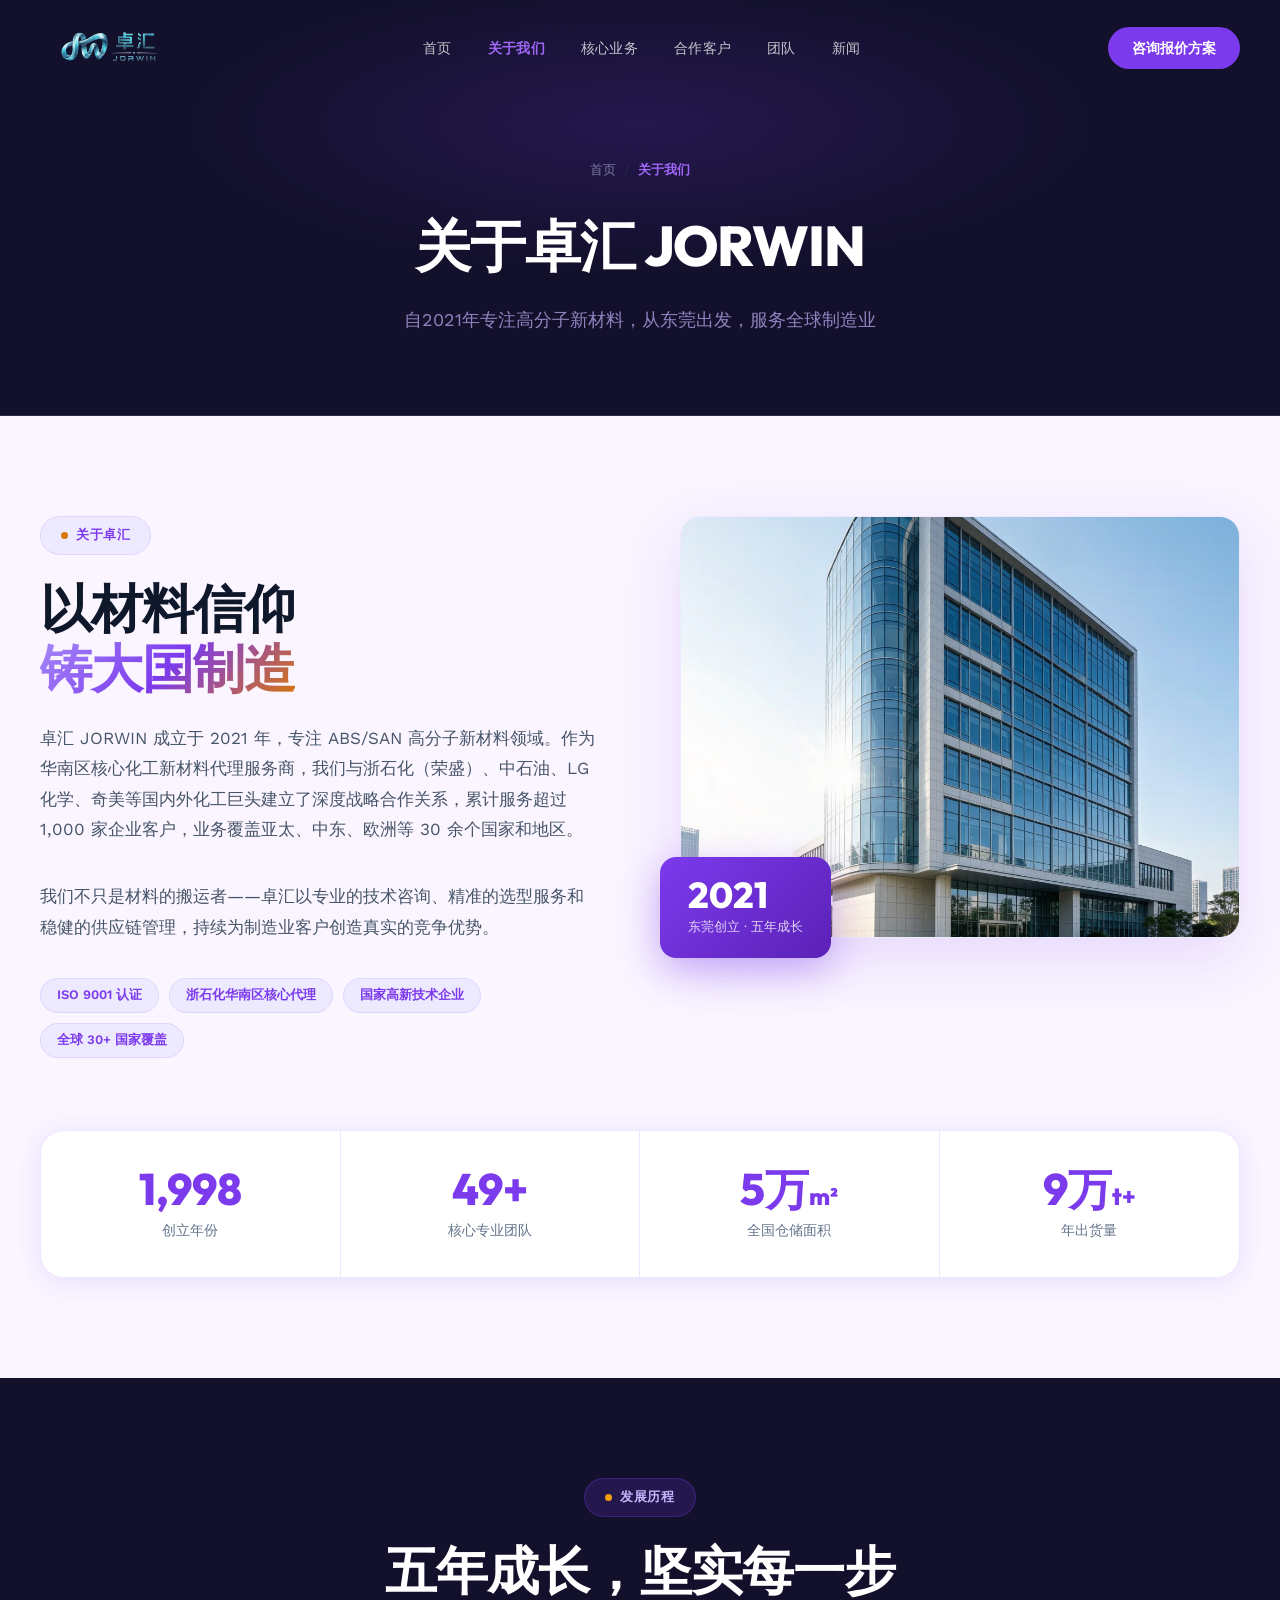
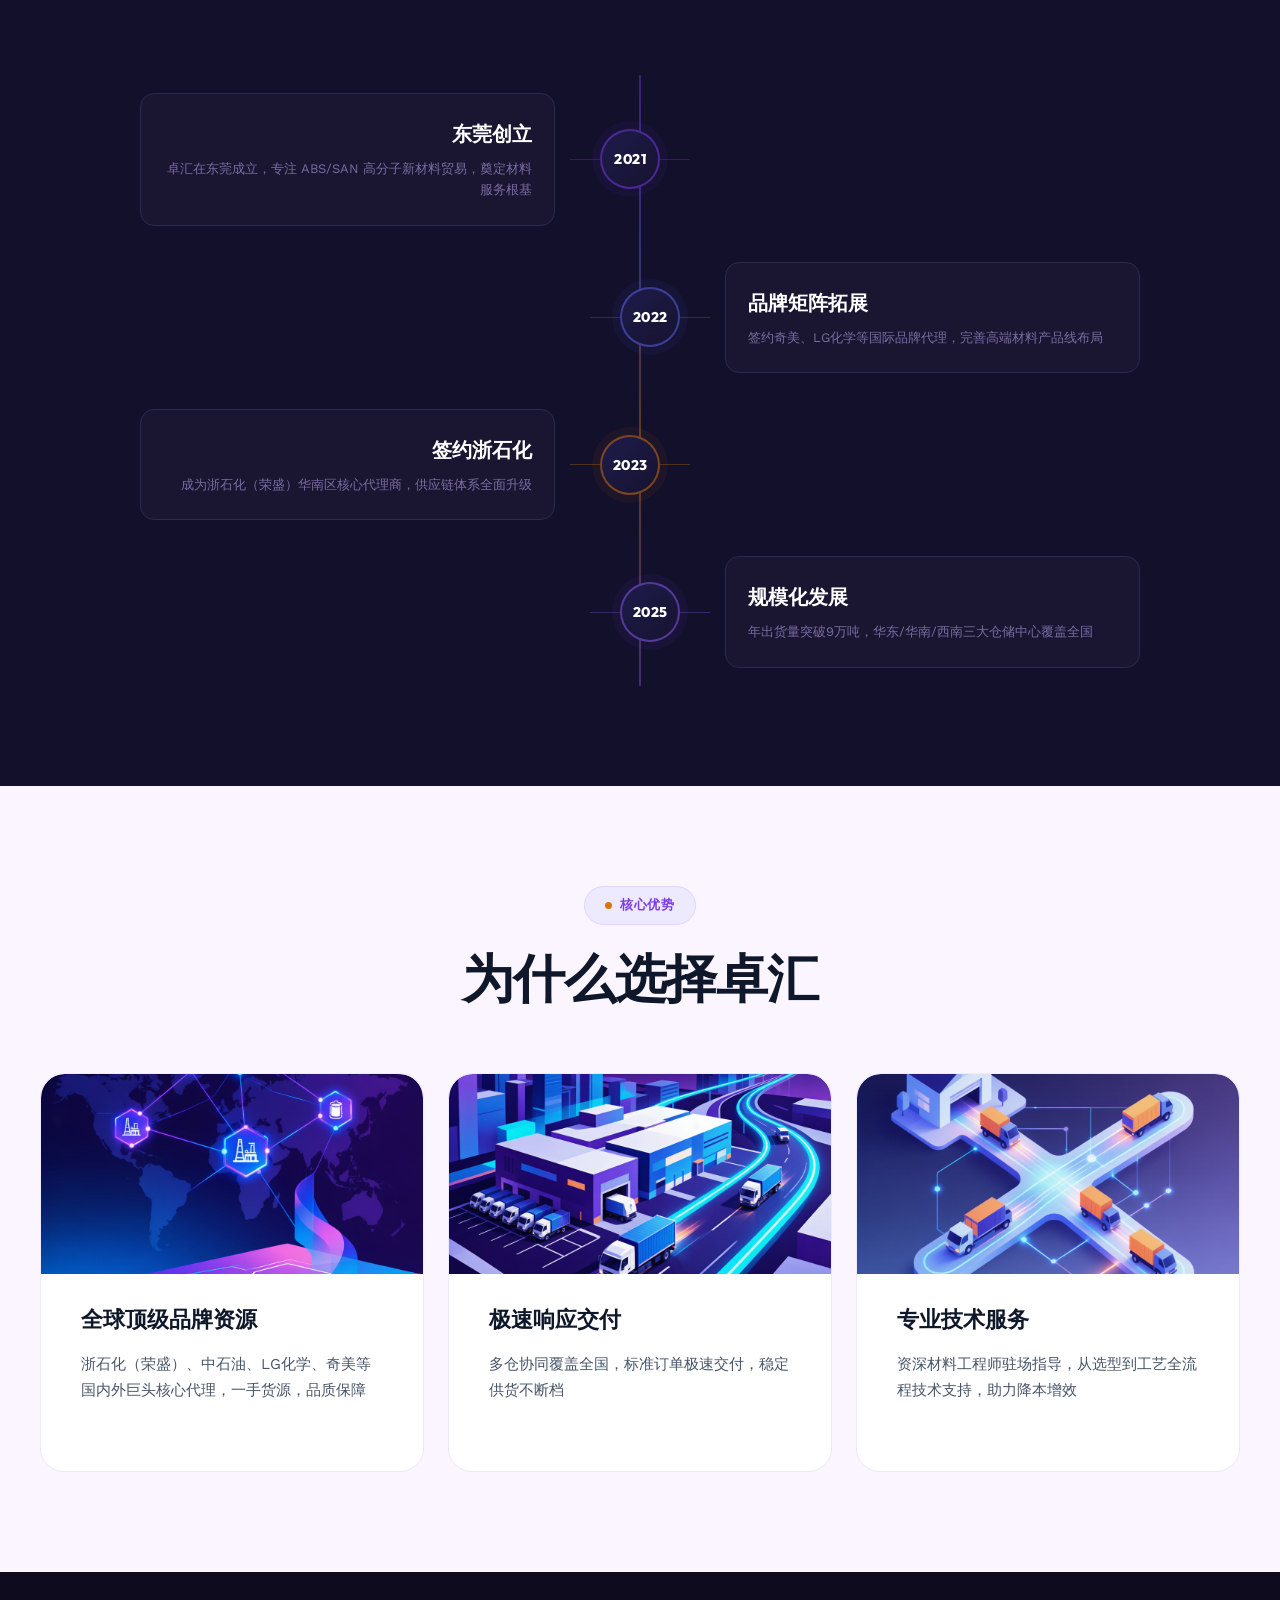
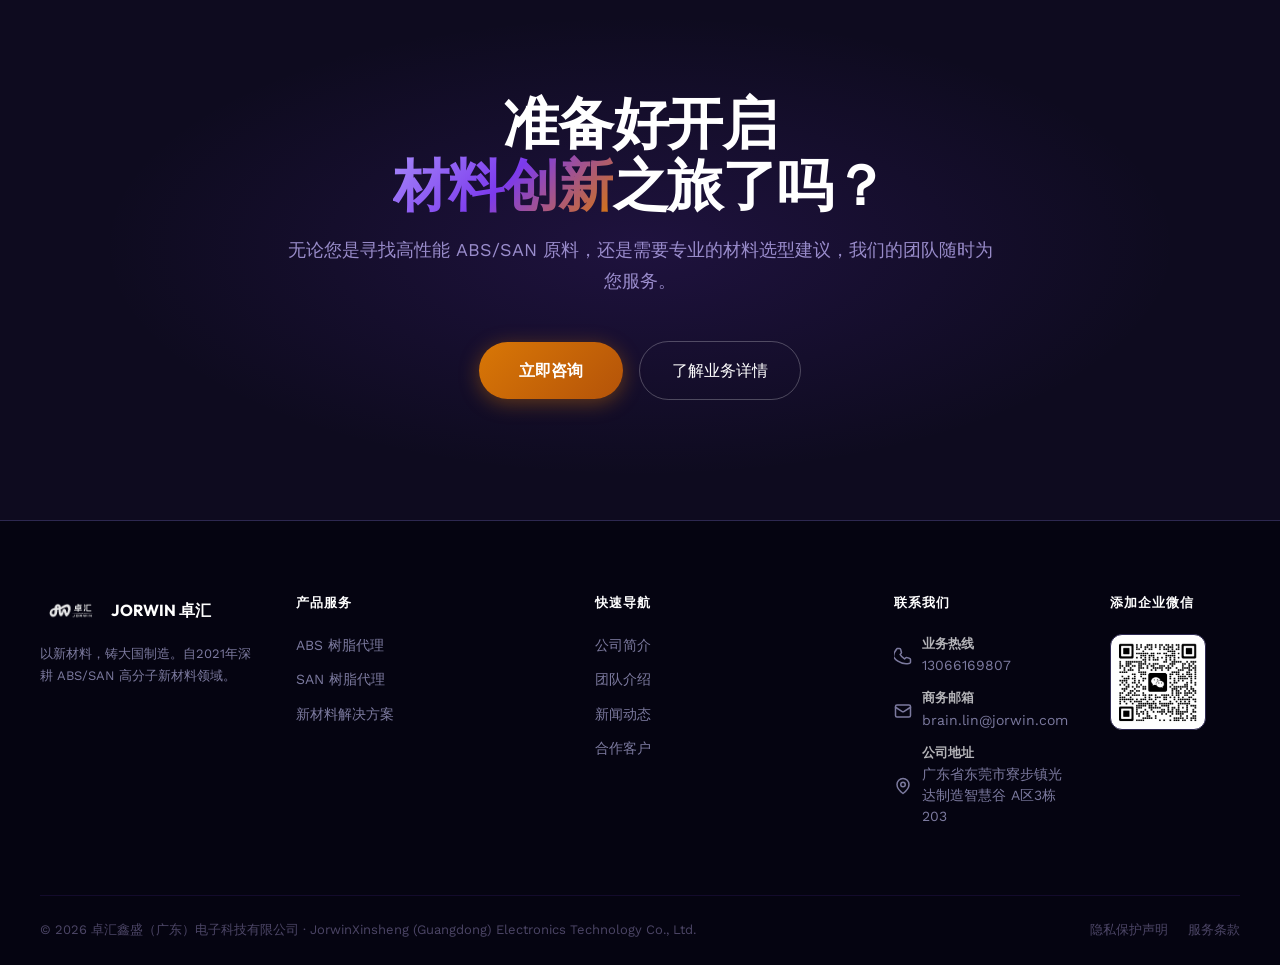
==== commit 76fcf329: "fix: 移除导航栏重复的'联系我们'按钮，修复下拉框选项文字对比度问题" ====
--- a/about.html
+++ b/about.html
@@ -34,7 +34,6 @@
       <li><a href="news.html">新闻</a></li>
       </ul>
     <div class="nav-cta" id="navCta">
-      <a href="contact.html" class="btn-nav btn-nav-ghost">联系我们</a>
       <a href="contact.html" class="btn-nav btn-nav-primary">咨询报价方案</a>
     </div>
     <div class="nav-mobile-toggle" id="mobileToggle" aria-label="菜单">
--- a/style.css
+++ b/style.css
@@ -2055,13 +2055,28 @@
   width: 100%;
   padding: 14px 16px;
   border-radius: var(--radius-md);
-  background: rgba(255, 255, 255, 0.06);
+  background: rgba(255, 255, 255, 0.08);
   border: 1px solid var(--dark-border);
   color: var(--text-white);
   font-family: var(--font-body);
   font-size: 15px;
   transition: border-color var(--transition);
   outline: none;
+  appearance: none;
+  -webkit-appearance: none;
+  -moz-appearance: none;
+  background-image: url("data:image/svg+xml,%3Csvg xmlns='http://www.w3.org/2000/svg' width='12' height='8' viewBox='0 0 12 8'%3E%3Cpath d='M1 1.5L6 6.5L11 1.5' fill='none' stroke='%23A78BFA' stroke-width='1.5' stroke-linecap='round' stroke-linejoin='round'/%3E%3C/svg%3E");
+  background-repeat: no-repeat;
+  background-position: right 14px center;
+  padding-right: 40px;
+}
+.form-group select option {
+  background: #1E1B4B;
+  color: rgba(255, 255, 255, 0.9);
+  padding: 10px 14px;
+}
+.form-group select:hover {
+  border-color: var(--purple-light);
 }
 
 .form-group input:focus,
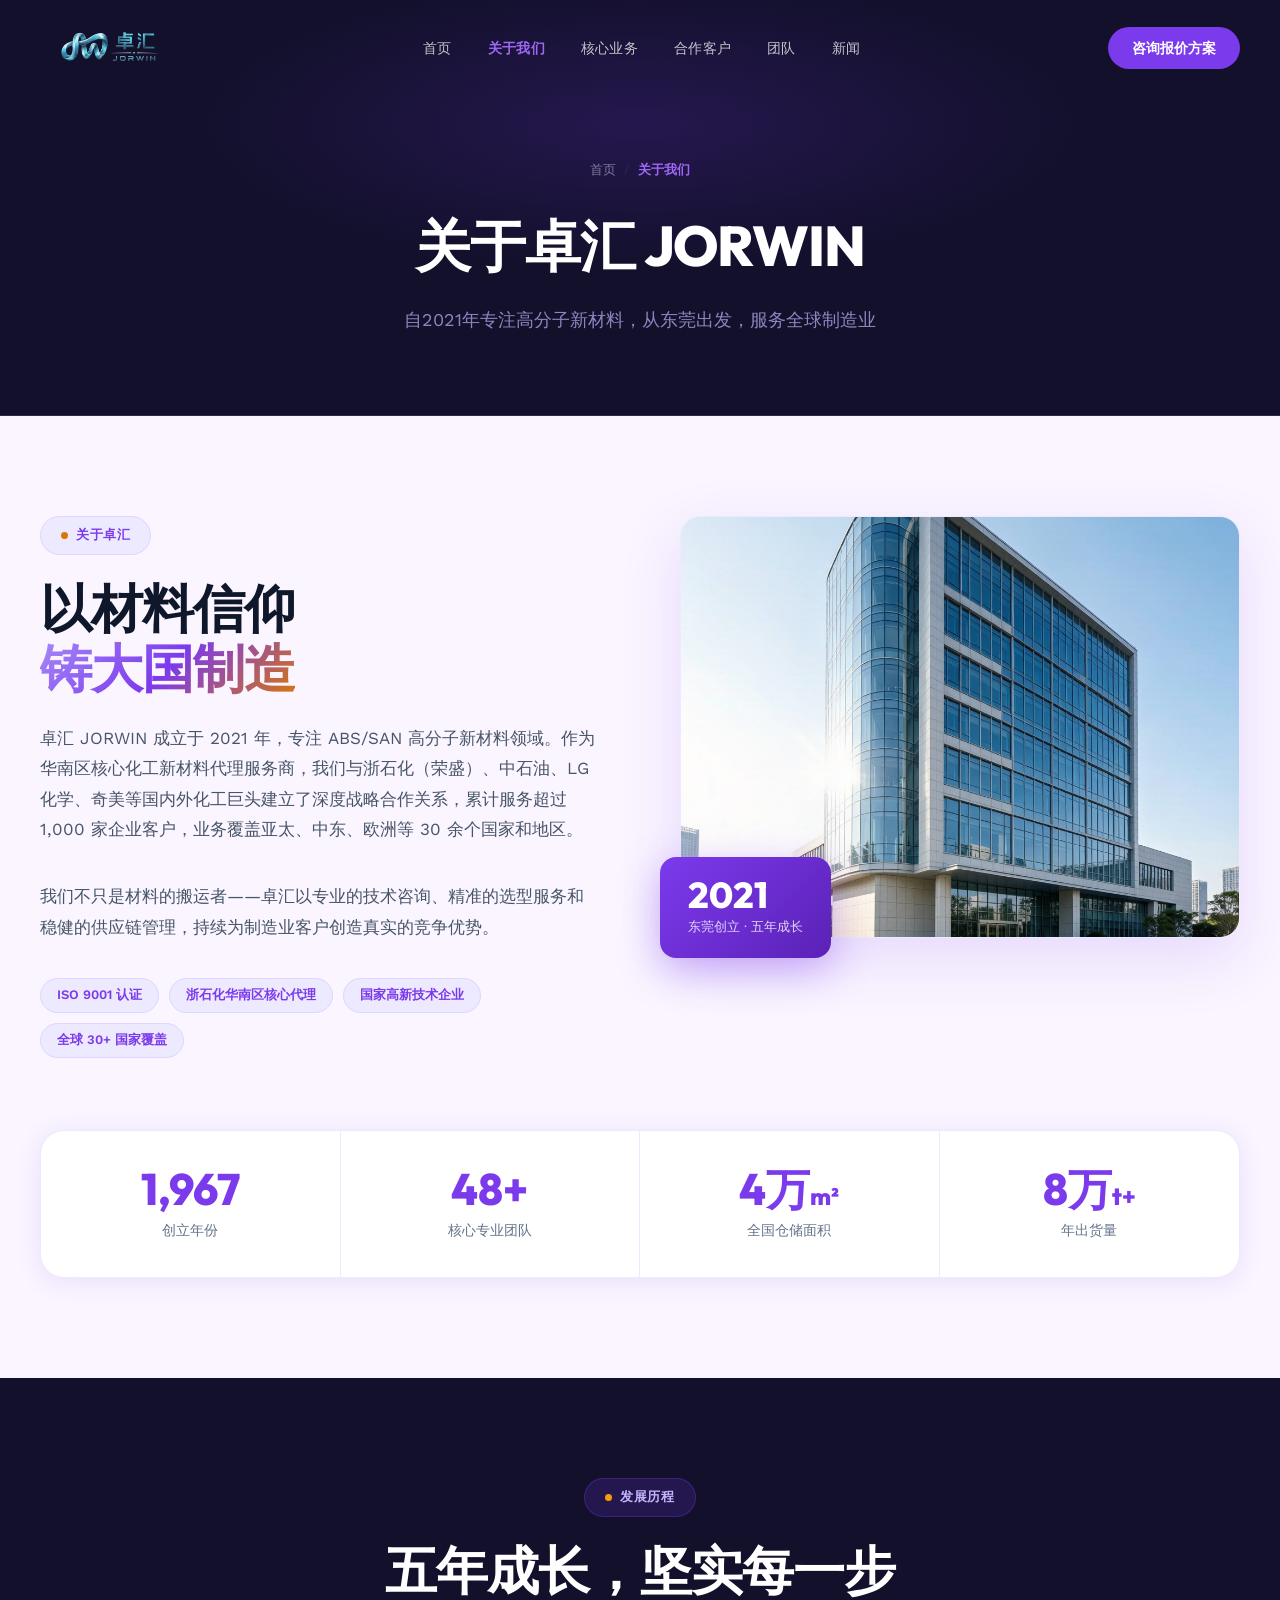
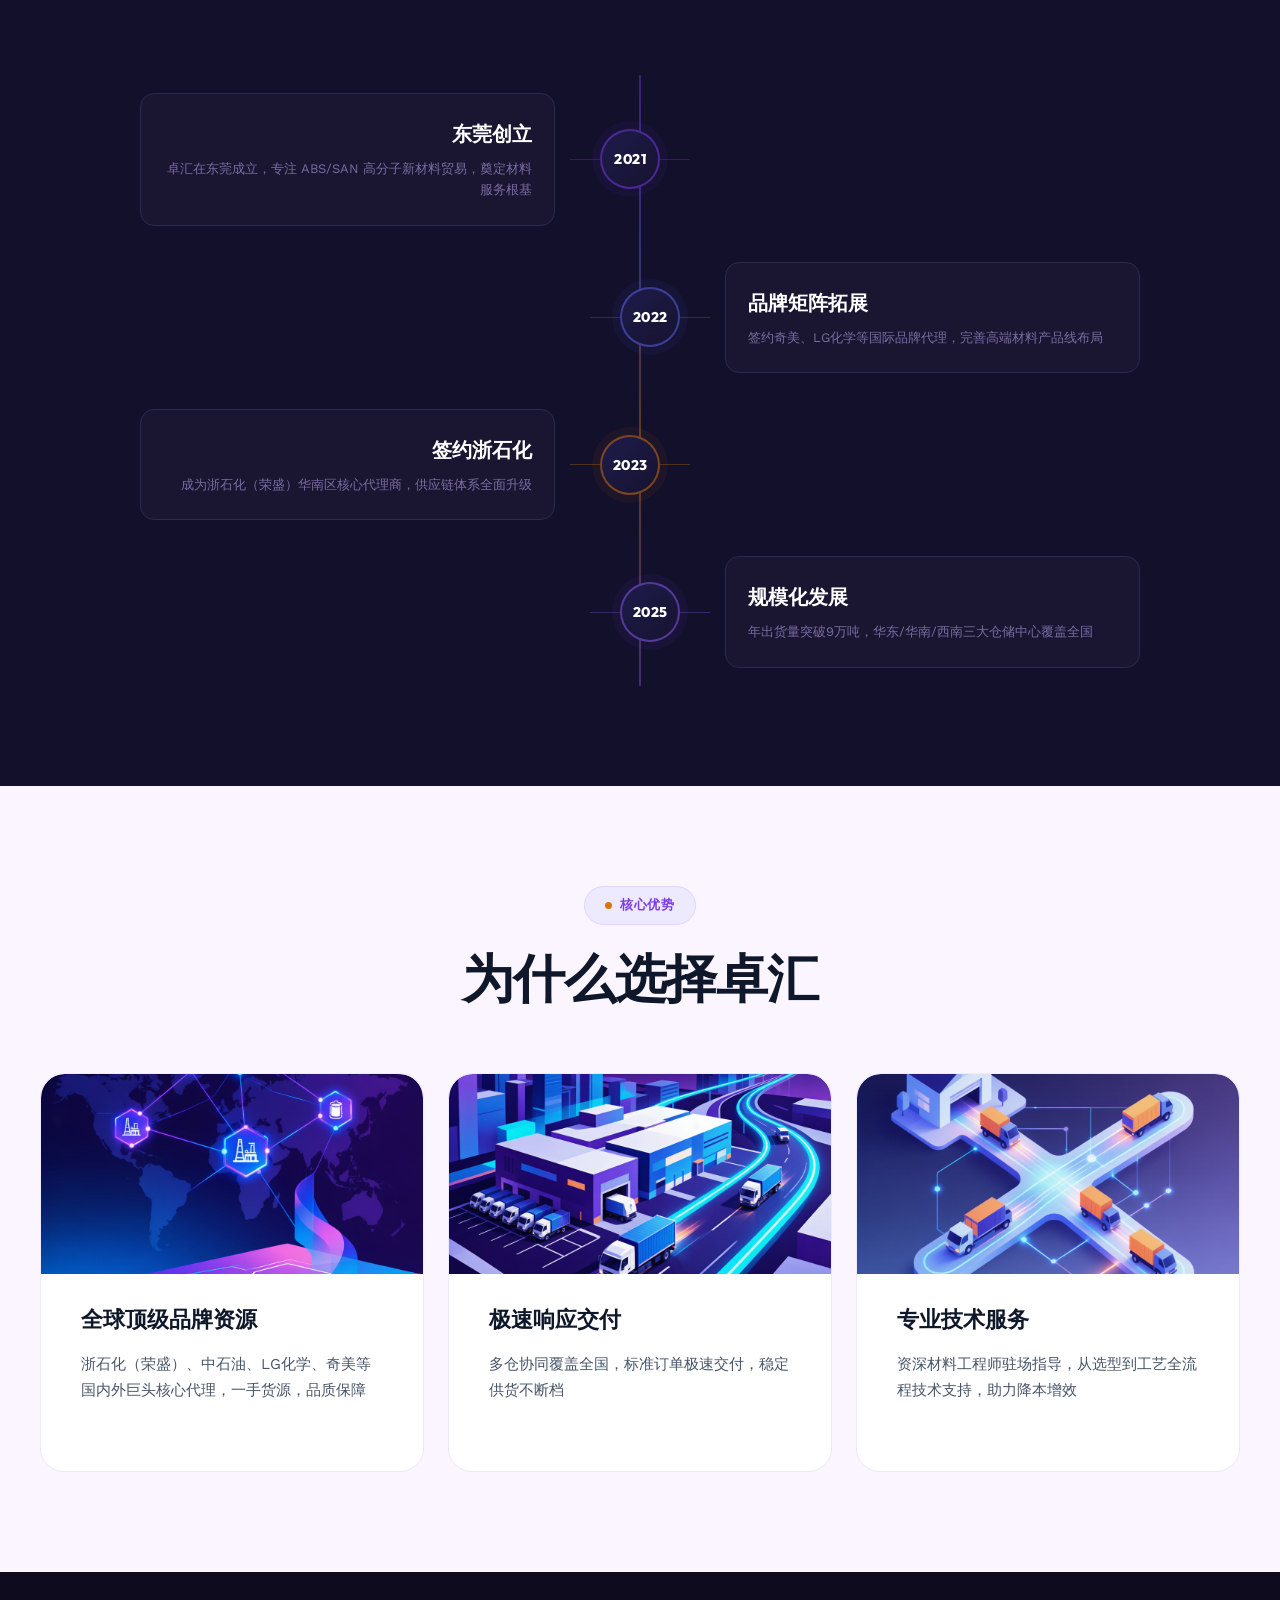
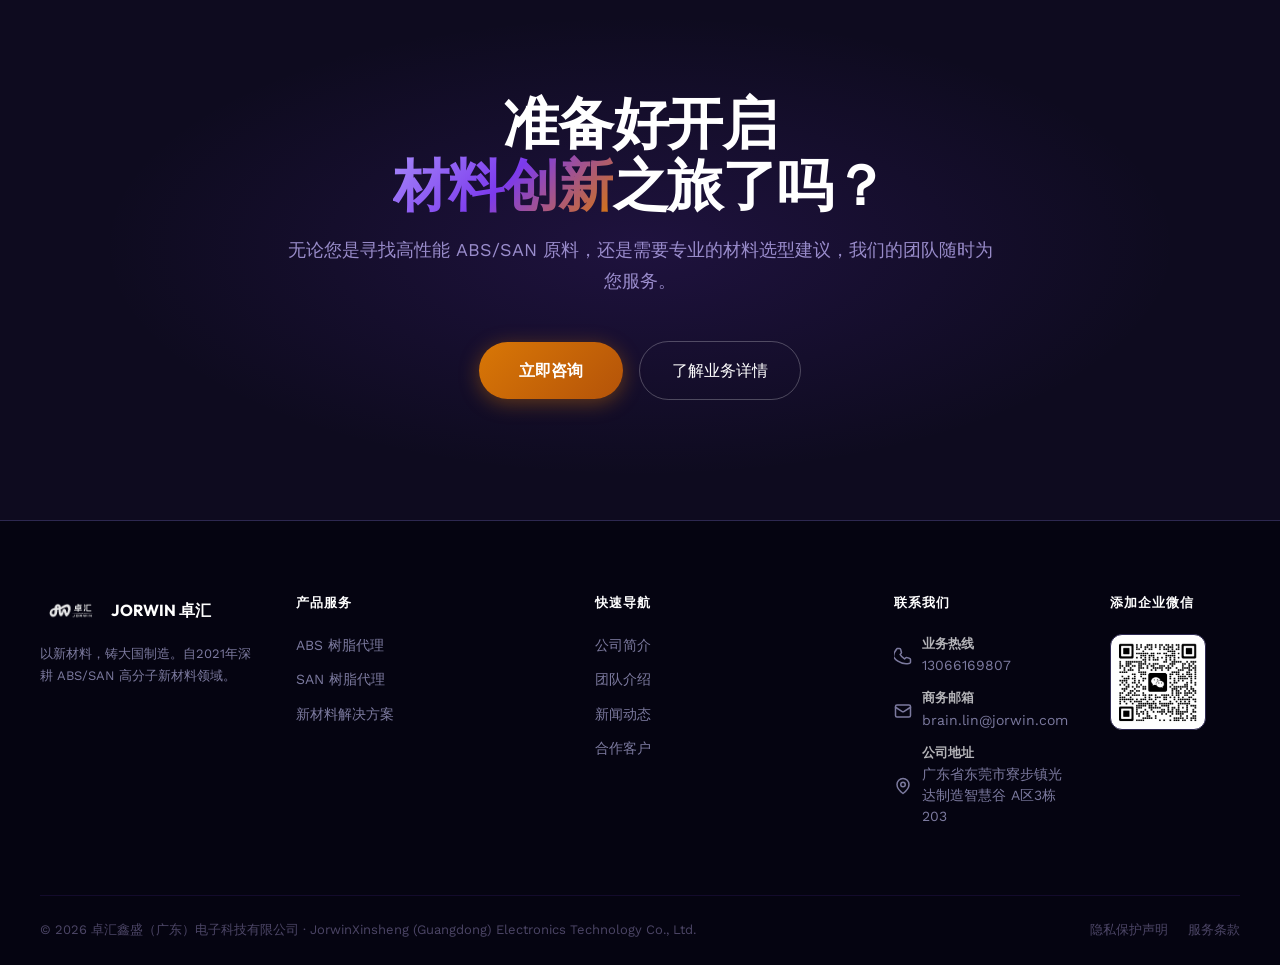
==== commit 7c718c68: "fix: 批量修复全站23项审计问题 - 删除所有页OG/Twitter社交分享图测试域名引用 - 首页KPI数据同步子页(5万m²/9万t+) - 修复导航栏scrolled导致顶部闪烁 - 案例#" ====
--- a/about.html
+++ b/about.html
@@ -5,18 +5,15 @@
   <meta name="viewport" content="width=device-width, initial-scale=1.0">
   <title>关于我们 — 卓汇 JORWIN</title>
   <meta name="description" content="卓汇JORWIN成立于2021年，专注ABS/SAN高分子新材料领域。华南区核心新材料代理服务商，与浙石化、中石油、LG化学等巨头战略合作。">
+  <meta name="keywords" content="关于卓汇,公司简介,新材料代理,浙石化华南代理,高分子材料">
   <link rel="stylesheet" href="style.css">
-  <link rel="icon" type="image/png" href="assets/images/logo.png">
+  <link rel="icon" type="image/svg+xml" href="favicon.svg">
   <meta property="og:title" content="关于卓汇 — 新材料赋能中国制造">
   <meta property="og:description" content="2021年创立于东莞，专注高分子新材料领域，成长为华南领先的 ABS/SAN 综合服务商。">
   <meta property="og:type" content="website">
   <meta property="og:site_name" content="卓汇 JORWIN">
   <meta property="og:locale" content="zh_CN">
-  <meta property="og:image" content="https://ceshi-vert.vercel.app/assets/og-image.png">
-  <meta property="og:image:width" content="1200">
-  <meta property="og:image:height" content="630">
   <meta name="twitter:card" content="summary_large_image">
-  <meta name="twitter:image" content="https://ceshi-vert.vercel.app/assets/og-image.png">
 </head>
 <body>
 
@@ -42,6 +39,7 @@
   </div>
 </nav>
 
+<main>
 <!-- ══════ 页面标题 ══════ -->
 <section class="page-hero">
   <div class="container">
@@ -93,11 +91,11 @@
         <div class="stat-label">核心专业团队</div>
       </div>
       <div class="stat-item">
-        <div class="stat-num">5万<span style="font-size:24px">m²</span></div>
+        <div class="stat-num"><span class="count-up" data-target="5">5</span>万<span style="font-size:24px">m²</span></div>
         <div class="stat-label">全国仓储面积</div>
       </div>
       <div class="stat-item">
-        <div class="stat-num">9万<span style="font-size:24px">t+</span></div>
+        <div class="stat-num"><span class="count-up" data-target="9">9</span>万<span style="font-size:24px">t+</span></div>
         <div class="stat-label">年出货量</div>
       </div>
     </div>
@@ -223,6 +221,8 @@
     </div>
   </div>
 </section>
+
+</main>
 
 <footer class="footer">
   <div class="container">
--- a/style.css
+++ b/style.css
@@ -465,52 +465,6 @@
   background: linear-gradient(to top, rgba(14, 11, 31, 0.6) 0%, transparent 60%);
 }
 
-/* 浮动数据卡 */
-.hero-float-card {
-  position: absolute;
-  background: rgba(26, 22, 50, 0.9);
-  backdrop-filter: blur(16px);
-  -webkit-backdrop-filter: blur(16px);
-  border: 1px solid rgba(124, 58, 237, 0.3);
-  border-radius: 16px;
-  padding: 16px 20px;
-  box-shadow: 0 8px 32px rgba(0, 0, 0, 0.3);
-  animation: float-gentle 6s ease-in-out infinite;
-}
-
-.hero-float-card:nth-child(2) { animation-delay: -3s; }
-
-@keyframes float-gentle {
-  0%, 100% { transform: translateY(0); }
-  50%       { transform: translateY(-8px); }
-}
-
-.float-card-top {
-  top: -20px;
-  left: -24px;
-}
-
-.float-card-bottom {
-  bottom: -20px;
-  right: -24px;
-  animation-delay: -2s !important;
-}
-
-.float-card-num {
-  font-family: var(--font-head);
-  font-size: 28px;
-  font-weight: 800;
-  color: var(--purple-light);
-  line-height: 1;
-  margin-bottom: 4px;
-}
-
-.float-card-label {
-  font-size: 12px;
-  color: rgba(196, 181, 253, 0.7);
-  white-space: nowrap;
-}
-
 /* KPI 条 */
 .hero-kpi {
   position: relative;
